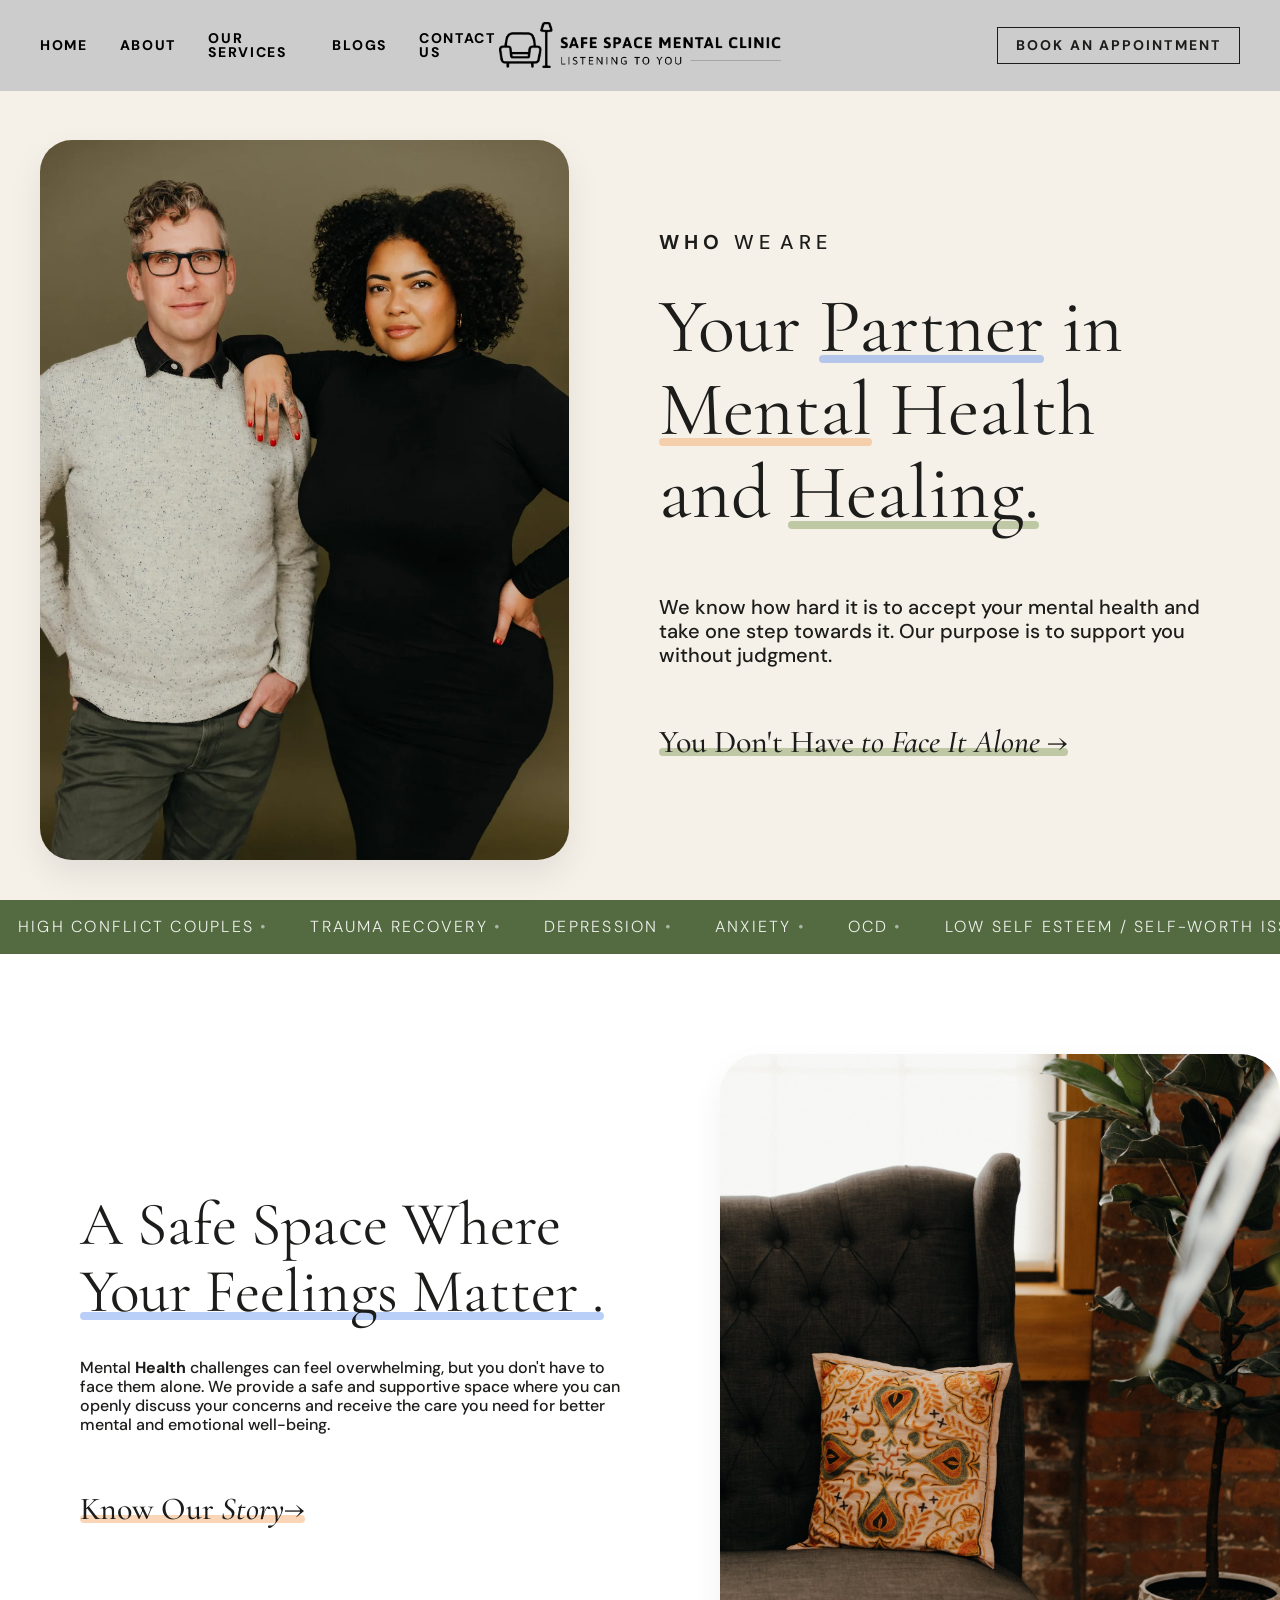
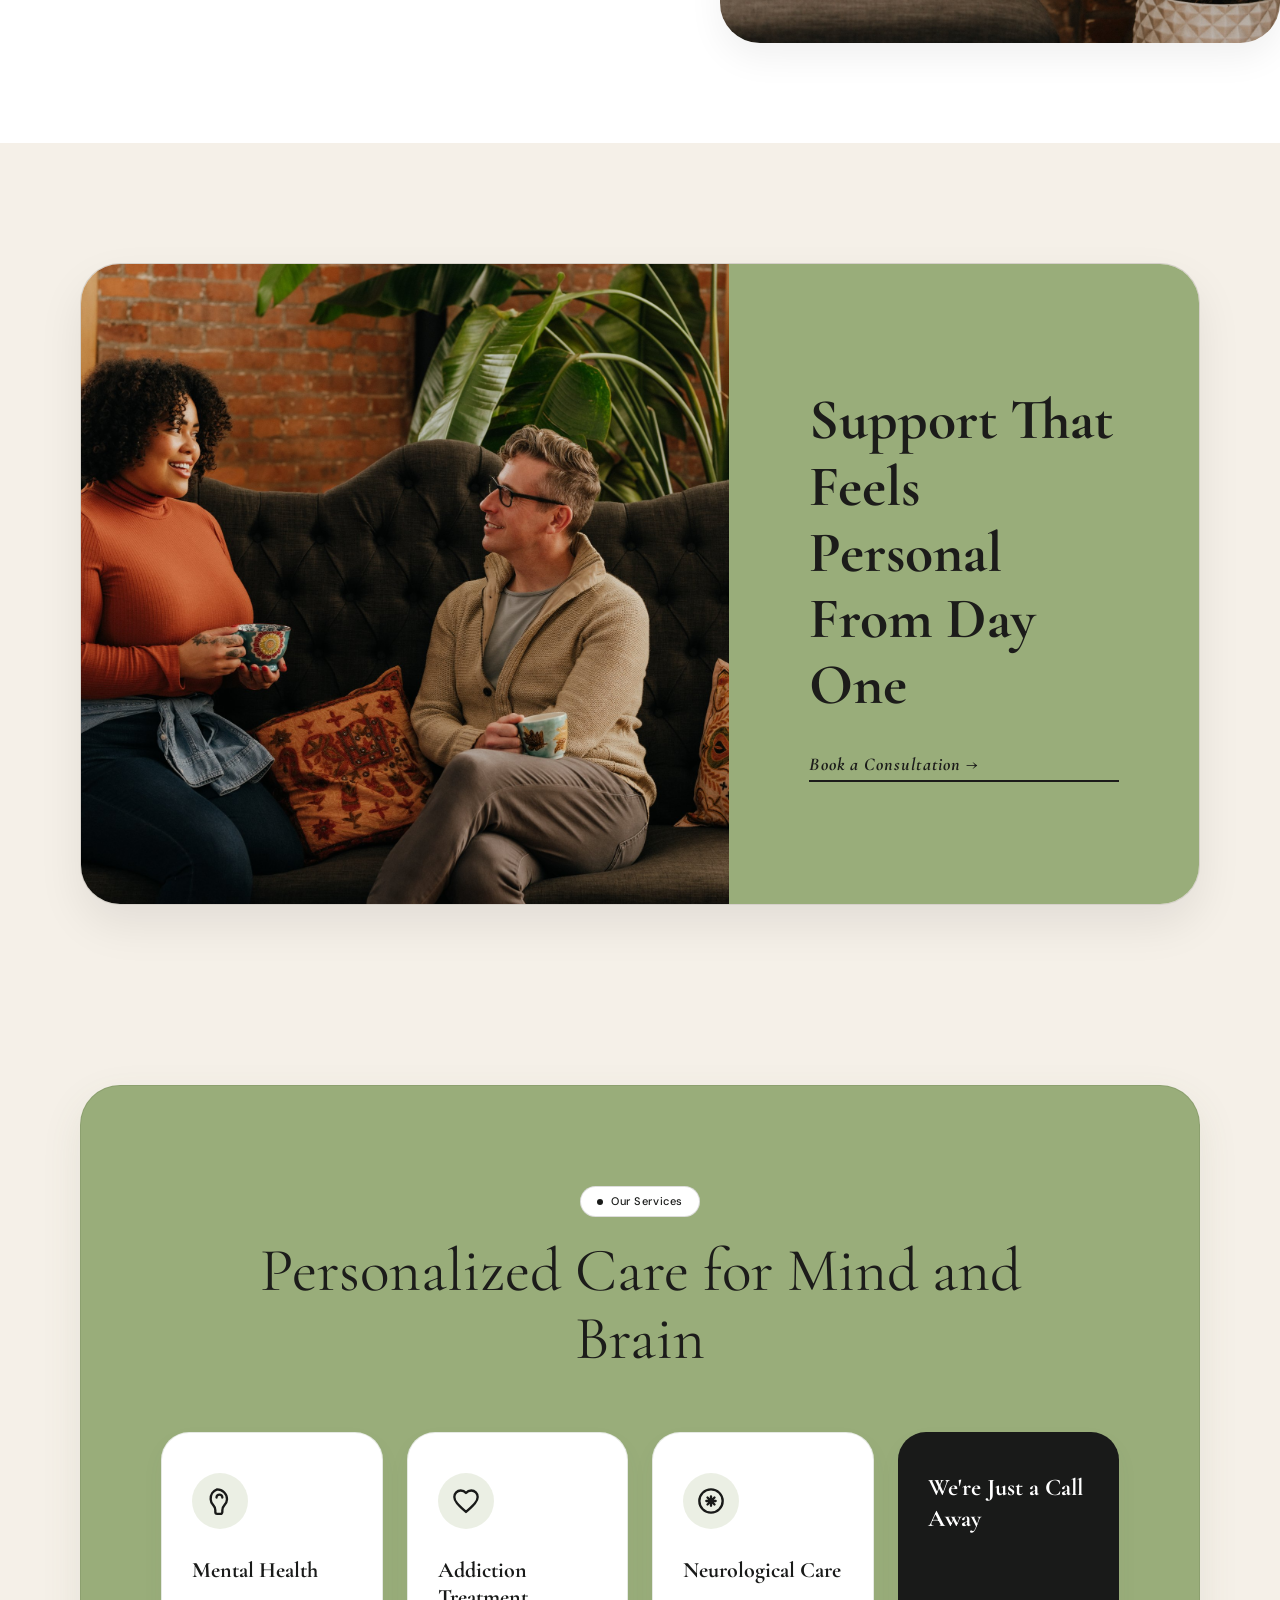
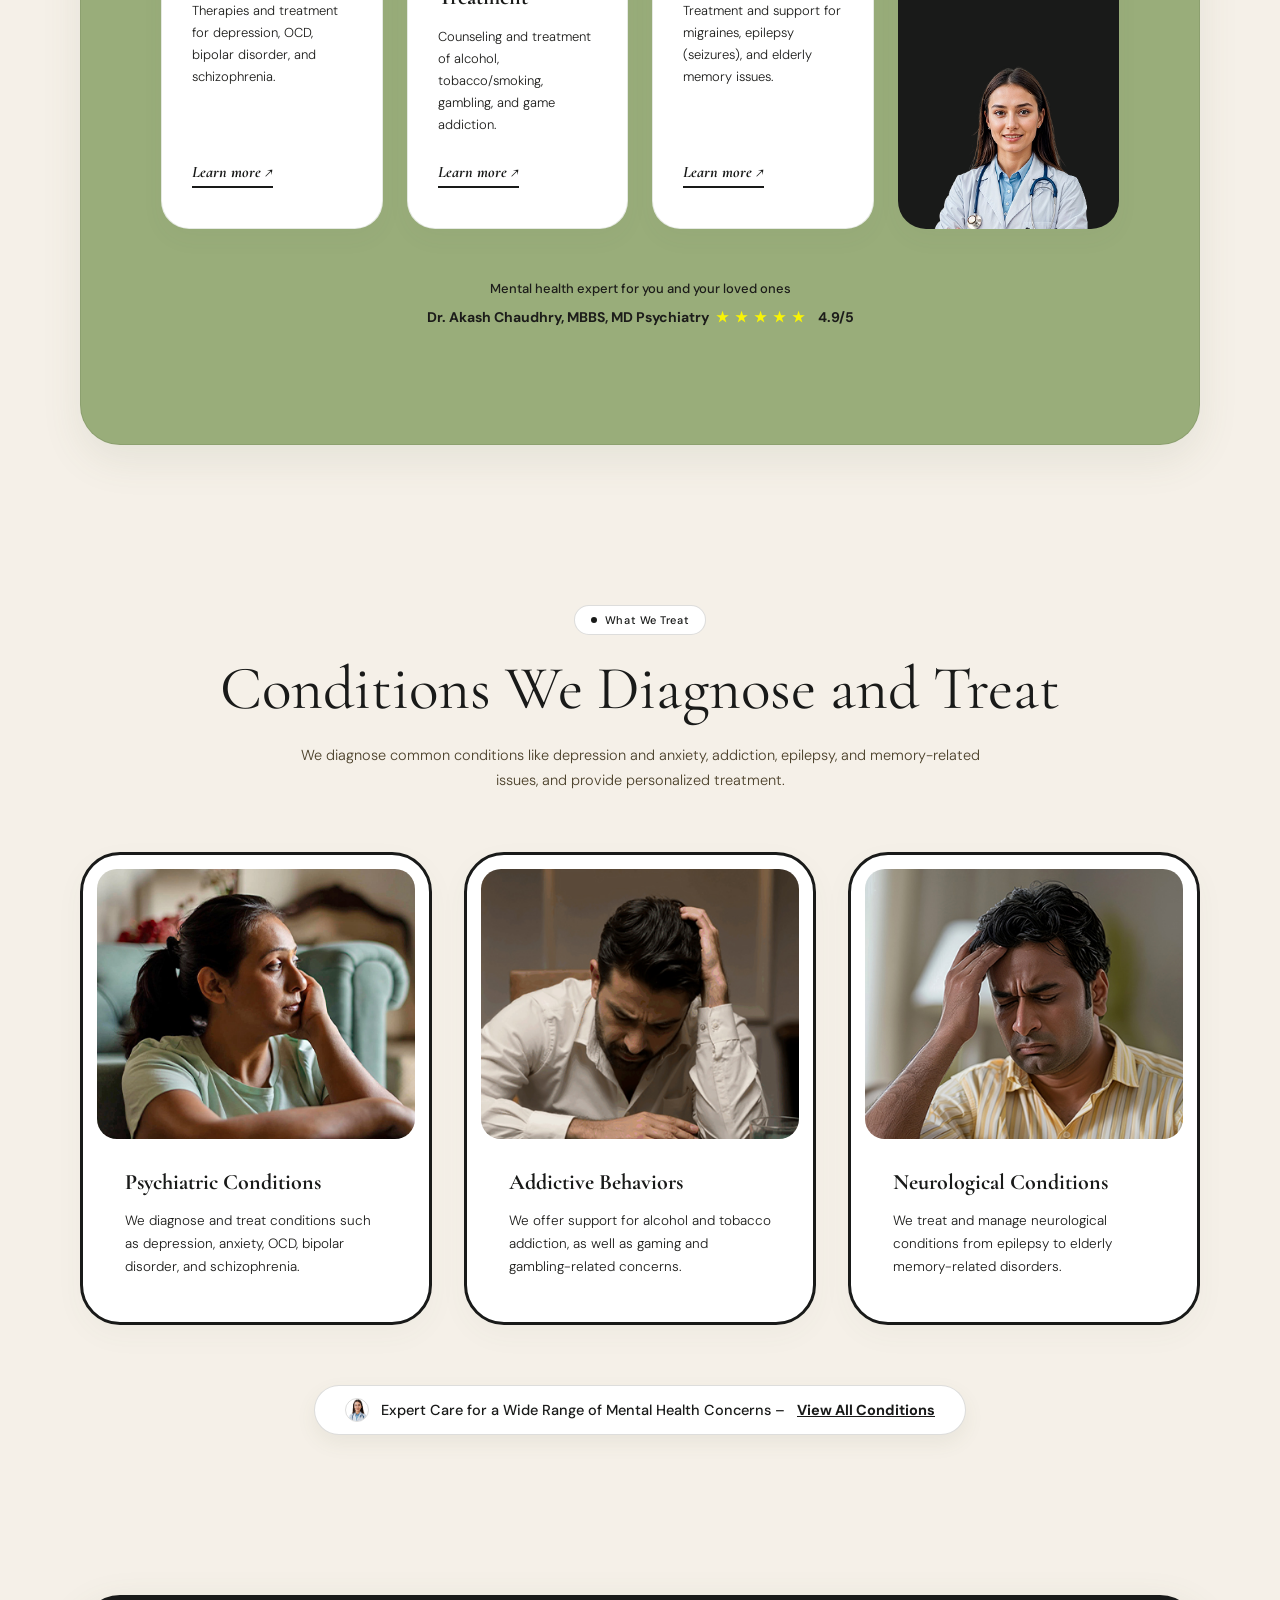
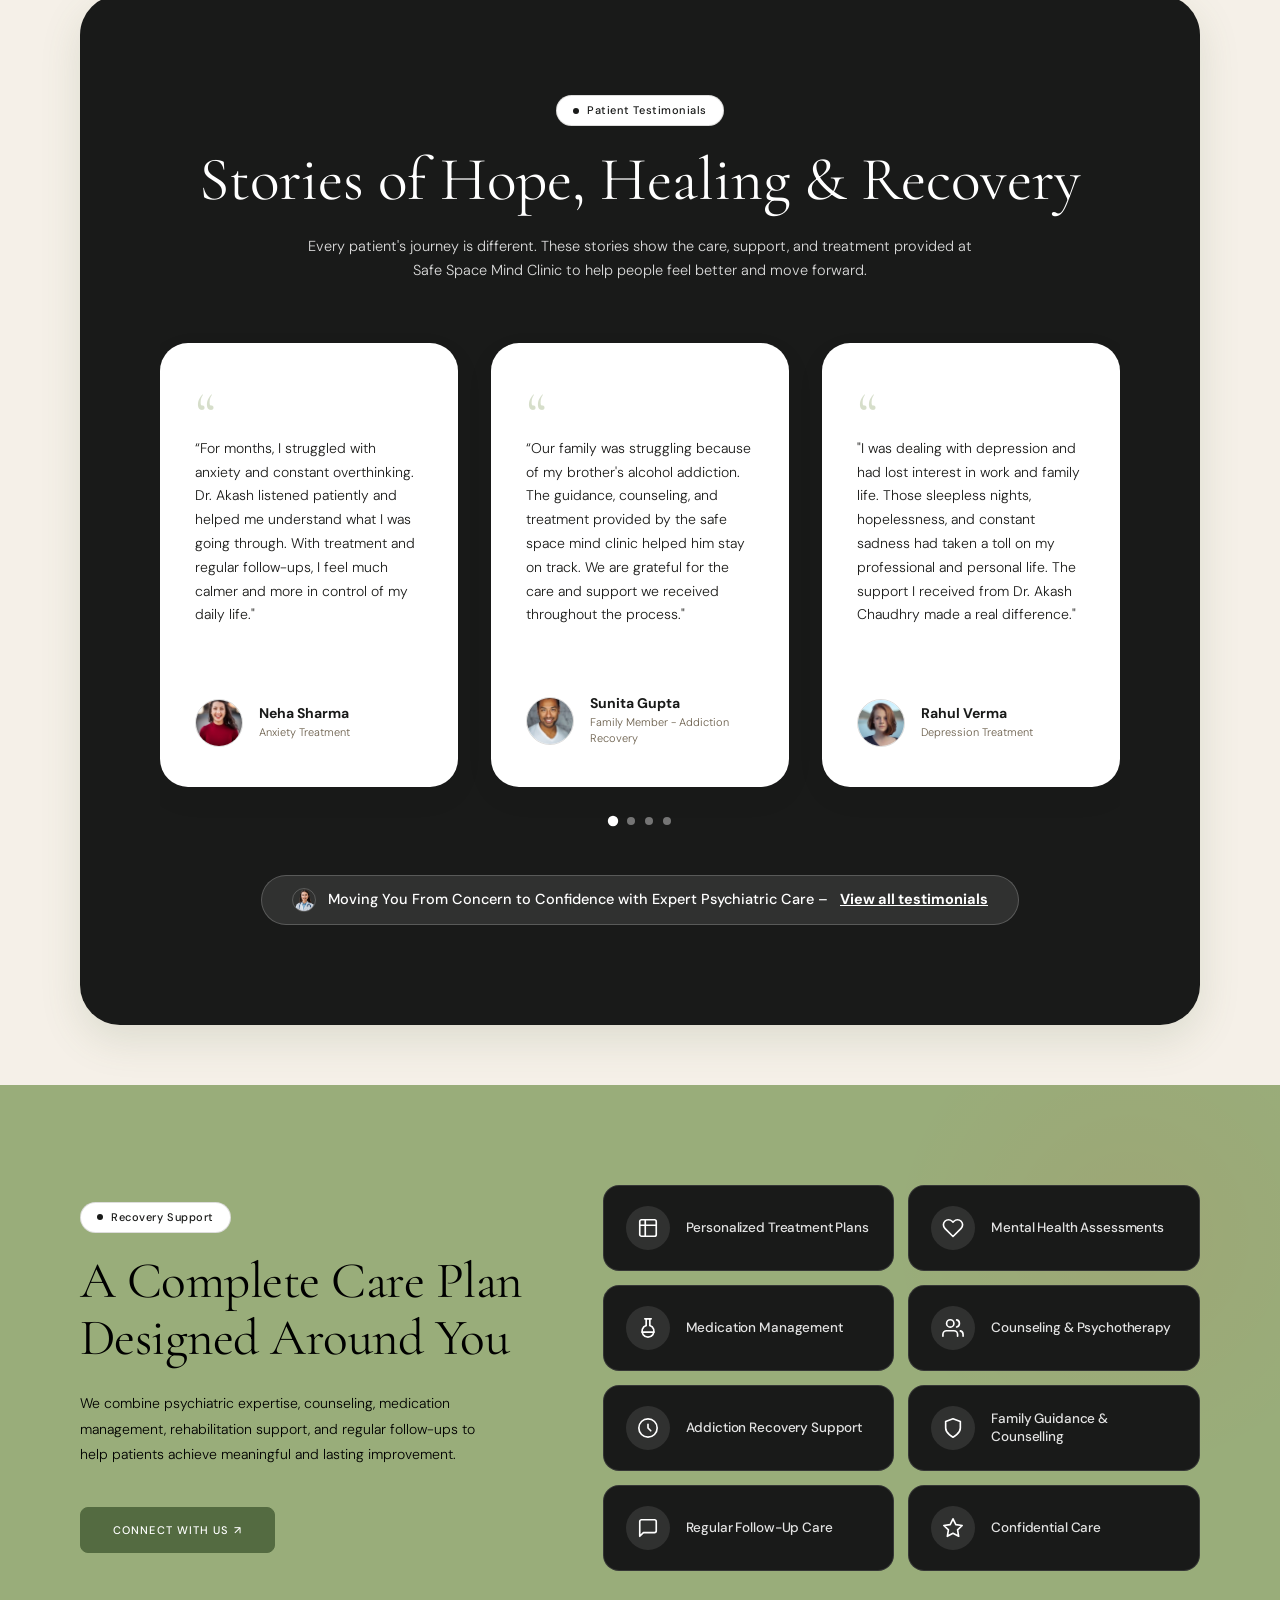
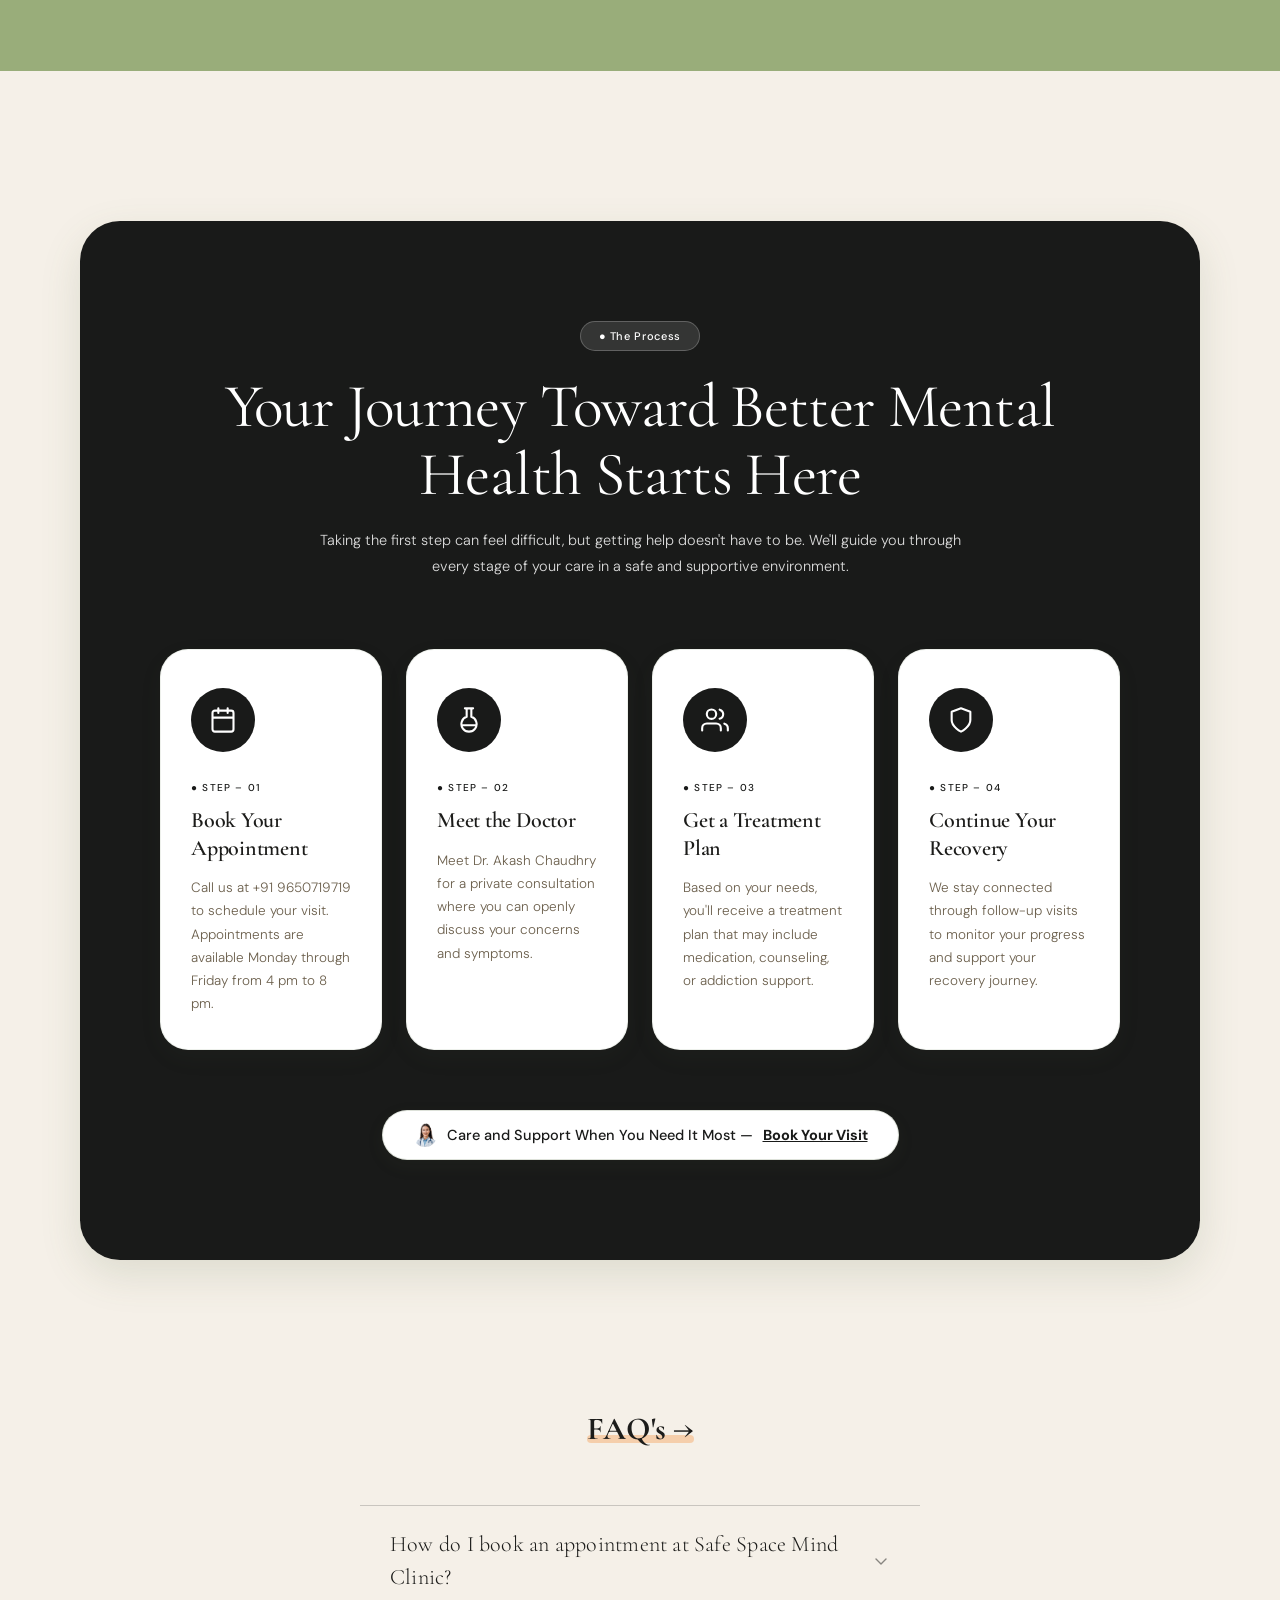
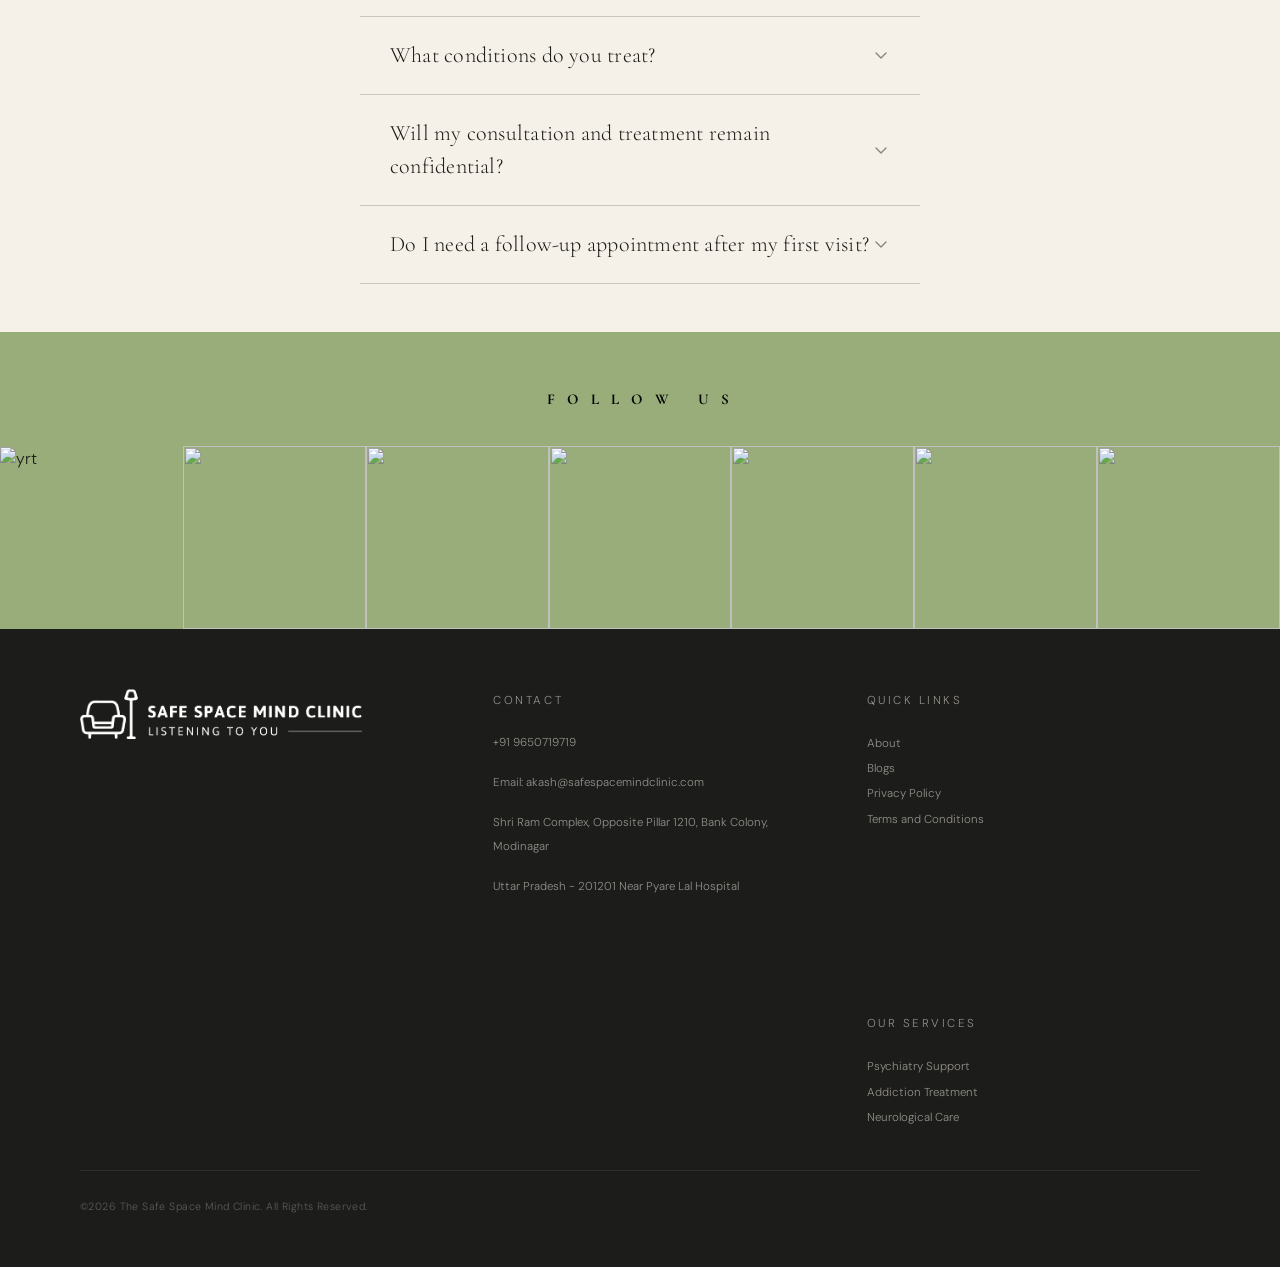
==== assets_1/index.html @ 91897a1f "Updating codebase of website" ====
<!--index.html-->

<!doctype html>
<html lang="en">

<head>
  <meta charset="UTF-8" />
  <meta name="viewport" content="width=device-width,initial-scale=1" />
  <title>The Practice — Therapy NYC</title>
  <link href="https://cdn.jsdelivr.net/npm/bootstrap@5.3.3/dist/css/bootstrap.min.css" rel="stylesheet" />
  <link
    href="https://fonts.googleapis.com/css2?family=Cormorant+Garamond:ital,wght@0,300;0,400;0,500;0,600;1,300;1,400;1,500;1,600&family=DM+Sans:wght@300;400;500&display=swap"
    rel="stylesheet" />
  <link rel="stylesheet" href="assets/css/style.css" />
</head>

<body>

  <!--NAVBAR-->
  <nav id="navbar">
    <div class="nav-inner">
      <div class="nav-left">
        <a href="#about" class="nav-link">Home</a>
        <a href="AboutUs.html" class="nav-link">About</a>
        <a href="services.html" class="nav-link">Our Services</a>
        <a href="blog.html" class="nav-link">Blogs</a>
        <a href="ContactUs.html" class="nav-link">Contact Us</a>
      </div>
      <a href="#" class="nav-logo" aria-label="The Practice home">
        <img src="assets/images/logo.webp" alt="The Practice" class="nav-logo-img" />
      </a>
      <div class="nav-right">
        <a href="ContactUs.html" class="btn-nav">Book an Appointment</a>
        <button class="hamburger" id="hamburger" aria-label="Toggle menu">
          <span></span>
          <span></span>
          <span></span>
        </button>
      </div>
    </div>
  </nav>

  <!-- MOBILE MENU OVERLAY -->
  <div class="mobile-menu-overlay" id="mobileMenu">
    <div class="mobile-menu-panel">
      <button class="mobile-menu-close" id="mobileMenuClose" aria-label="Close menu">
        <svg viewBox="0 0 24 24" width="24" height="24" fill="none" stroke="currentColor" stroke-width="1.5"
          stroke-linecap="round" stroke-linejoin="round">
          <line x1="18" y1="6" x2="6" y2="18" />
          <line x1="6" y1="6" x2="18" y2="18" />
        </svg>
      </button>
      <div class="mobile-menu-links">
        <a href="#about" class="mobile-nav-link">Home</a>
        <a href="AboutUs.html" class="mobile-nav-link">About Us</a>
        <a href="services.html" class="mobile-nav-link">Our Services</a>
        <a href="blog.html" class="mobile-nav-link">Blogs</a>
        <a href="ContactUs.html" class="mobile-nav-link">Contact Us</a>
      </div>
      <div class="mobile-menu-footer">
        <a href="ContactUs.html" class="mobile-nav-cta">Book an Appointment</a>
      </div>
    </div>
  </div>

  <!-- HERO — split -->
  <section id="hero">
    <div class="hero-photo-container reveal-left">
      <div class="hero-photo"></div>
    </div>
    <div class="hero-text">
      <h5><strong>W H O </strong> &nbsp; W E &nbsp;A R E</h5>
      <br />
      <h1 class="hero-h1 reveal reveal-d1">
        Your <span class="underline-blue">Partner</span> in<br />
        <span class="underline-yellow">Mental</span> Health and
        <span class="underline-green">Healing.</span>
      </h1>
      <h2 class="hero-sub reveal reveal-d2">
        <h5> We know how hard it is to accept your mental
          health and take one step towards it. Our purpose
          is to support you without judgment. </h5>
      </h2>
      <br>
      <br>
      <h2 class="about-h3 reveal"><span class="underline-green">You Don't Have <em>to Face It Alone →</em></h2>
      </h2>
      </h2>
    </div>
  </section>

  <!-- TICKER -->
  <div class="ticker-wrap">
    <div class="ticker-track" id="tickerTrack"></div>
  </div>

  <!-- ABOUT -->
  <section id="about">
    <div class="about-text">
      <p class="eyebrow reveal"></p>
      <h2 class="about-h2 reveal reveal-d1">
        A Safe Space Where<br /><span class="about-underline">Your Feelings Matter .</span>
      </h2>
      <h2 class="hero-sub reveal reveal-d2">
        <h6> Mental <strong>Health</strong> challenges can feel overwhelming,
          but you don't have to face them alone. We provide a safe and supportive
          space where you can openly discuss your concerns and receive the care
          you need for better mental and emotional well-being.</h6>
        <br>
        <br>
      </h2>
      <h2 class="about-h3 reveal"><span class="underline-yellow">Know Our <em>Story→</em></h2>
    </div>
    <div class="about-img-box reveal-right"></div>
  </section>

  <!-- THERAPISTS — split photo + green card -->
  <section id="therapists">
    <div class="therapists-container">
      <div class="therapists-photo-box reveal-left">
        <div class="therapists-photo"></div>
      </div>
      <div class="therapists-card reveal-right">
        <h2 class="therapists-h2">
          Support That Feels Personal From Day One
        </h2>
        <a href="#" class="link-arrow">Book a Consultation →</a>
      </div>
    </div>
  </section>


  <!-- REFERENCE 1: OUR SERVICES -->
  <section id="our-services" class="reveal">
    <div class="services-container">
      <div class="services-header text-center">
        <span class="services-badge">Our Services</span>
        <h2 class="services-title">
          Personalized Care for Mind and Brain
        </h2>
      </div>

      <div class="services-grid">
        <!-- Card 1: Mental Health -->
        <div class="services-card white-card reveal reveal-d1">
          <div class="card-icon-circle">
            <svg viewBox="0 0 24 24" width="28" height="28" fill="none" stroke="currentColor" stroke-width="2"
              stroke-linecap="round" stroke-linejoin="round">
              <path
                d="M9.5 2A8.5 8.5 0 0 1 18 10.5c0 2.5-1.5 4.5-2.5 5.5s-1.5 2.5-1.5 4v1.5a1.5 1.5 0 0 1-1.5 1.5h-3A1.5 1.5 0 0 1 8 21.5V20c0-1.5-.5-3-1.5-4S4 13 4 10.5A8.5 8.5 0 0 1 9.5 2z" />
              <path d="M9 9a2.5 2.5 0 1 1 5 0" />
            </svg>
          </div>
          <h3>Mental Health</h3>
          <p>
            Therapies and treatment for depression, OCD,
            bipolar disorder, and schizophrenia.
          </p>
          <a href="#" class="card-link">Learn more ↗</a>
        </div>
        <!-- Card 2: Addiction Treatment -->
        <div class="services-card white-card reveal reveal-d2">
          <div class="card-icon-circle">
            <svg viewBox="0 0 24 24" width="28" height="28" fill="none" stroke="currentColor" stroke-width="2"
              stroke-linecap="round" stroke-linejoin="round">
              <path
                d="M12 21.35l-1.45-1.32C5.4 15.36 2 12.28 2 8.5 2 5.42 4.42 3 7.5 3c1.74 0 3.41.81 4.5 2.09C13.09 3.81 14.76 3 16.5 3 19.58 3 22 5.42 22 8.5c0 3.78-3.4 6.86-8.55 11.54L12 21.35z" />
            </svg>
          </div>
          <h3>Addiction Treatment</h3>
          <p>
            Counseling and treatment of alcohol, tobacco/smoking,
            gambling, and game addiction.
          </p>
          <a href="#" class="card-link">Learn more ↗</a>
        </div>
        <!-- Card 3: Neurological Care -->
        <div class="services-card white-card reveal reveal-d3">
          <div class="card-icon-circle">
            <svg viewBox="0 0 24 24" width="28" height="28" fill="none" stroke="currentColor" stroke-width="2"
              stroke-linecap="round" stroke-linejoin="round">
              <circle cx="12" cy="12" r="10" />
              <path d="M12 8v8M8 12h8M9 9l6 6M9 15l6-6" />
            </svg>
          </div>
          <h3>Neurological Care</h3>
          <p>
            Treatment and support for migraines, epilepsy
            (seizures), and elderly memory issues.
          </p>
          <a href="#" class="card-link">Learn more ↗</a>
        </div>
        <!-- Card 4: Solid Background Doctor Card -->
        <div class="services-card doctor-card reveal reveal-d3">
          <h3>We're Just a Call Away</h3>
          <div class="doctor-image-container">
            <img src="assets/images/doctor.png" alt="Doctor" class="doctor-img" />
          </div>
        </div>
      </div>
      <div class="services-footer text-center reveal">
        <p class="services-footer-text-1">
          Mental health expert for you and your loved ones
        </p>
        <p class="services-footer-text-2">
          Dr. Akash Chaudhry, MBBS, MD Psychiatry
          <span class="stars">★★★★★</span> 4.9/5
        </p>
      </div>
    </div>
  </section>

  <!--  COMMON CONDITIONS -->
  <section id="conditions-treated" class="reveal">
    <div class="conditions-container">
      <div class="conditions-header text-center">
        <span class="conditions-badge">What We Treat</span>
        <h2 class="conditions-title">
          Conditions We Diagnose and Treat
        </h2>
        <p class="conditions-subtitle">
          We diagnose common conditions like depression and
          anxiety, addiction, epilepsy, and memory-related issues,
          and provide personalized treatment.
        </p>
      </div>

      <div class="conditions-grid">
        <!-- Condition Card 1: Depression & Anxiety -->
        <div class="condition-card reveal reveal-d1">
          <div class="condition-img-container">
            <img src="assets/images/female1.jpg" alt="Depression & Anxiety" />
          </div>
          <div class="condition-content">
            <h3>Psychiatric Conditions</h3>
            <p>
              We diagnose and treat conditions such as
              depression, anxiety, OCD, bipolar disorder, and schizophrenia.
            </p>
          </div>
        </div>

        <!-- Condition Card 2: Alcohol & Substance Addiction -->
        <div class="condition-card reveal reveal-d2">
          <div class="condition-img-container">
            <img src="assets/images/male1.jpg" alt="Alcohol & Substance Addiction" />
          </div>
          <div class="condition-content">
            <h3>Addictive Behaviors</h3>
            <p>
              We offer support for alcohol and tobacco addiction,
              as well as gaming and gambling-related concerns.
            </p>
          </div>
        </div>

        <!-- Condition Card 3: Epilepsy & Memory Issues -->
        <div class="condition-card reveal reveal-d3">
          <div class="condition-img-container">
            <img src="assets/images/male2.jpg" alt="Epilepsy & Memory Issues" />
          </div>
          <div class="condition-content">
            <h3>Neurological Conditions</h3>
            <p>
              We treat and manage neurological conditions from epilepsy
              to elderly memory-related disorders.
            </p>
          </div>
        </div>
      </div>

      <div class="conditions-footer text-center reveal">
        <div class="conditions-footer-text">
          <img src="assets/images/doctor.png" alt="Doctor Icon" style="
                width: 24px;
                height: 24px;
                border-radius: 50%;
                object-fit: cover;
                border: 1px solid var(--border);
                vertical-align: middle;
              " />
          Expert Care for a Wide Range of Mental Health Concerns
          – <a href="#">View All Conditions</a>
        </div>
      </div>
    </div>
  </section>


  <!--PATIENT TESTIMONIALS SLIDER -->
  <section id="patient-testimonials" class="reveal">
    <div class="testimonials-container">
      <div class="testimonials-header text-center">
        <span class="testimonials-badge">Patient Testimonials</span>
        <h2 class="testimonials-title">Stories of Hope, Healing & Recovery</h2>
        <p class="testimonials-subtitle">
          Every patient's journey is different. These stories show the care, support,
          and treatment provided at Safe Space Mind Clinic to help people feel better
          and move forward.
        </p>
      </div>

      <!-- Slider wrapper -->
      <div class="slider-wrapper">
        <div class="testimonials-track" id="testimonialsTrack">

          <!-- Slide 1 -->
          <div class="testimonial-card">
            <div>
              <div class="quote-icon">“</div>
              <p class="quote-text">
                “For months, I struggled with anxiety and constant overthinking.
                Dr. Akash listened patiently and helped me understand what I was
                going through. With treatment and regular follow-ups, I feel much
                calmer and more in control of my daily life."
              </p>
            </div>
            <div class="testimonial-user">
              <img src="assets/images/patient1.jpg" alt="Neha Sharma" class="user-avatar" />
              <div class="user-info">
                <h4 class="user-name">Neha Sharma</h4>
                <p class="user-desc">Anxiety Treatment</p>
              </div>
            </div>
          </div>

          <!-- Slide 2 -->
          <div class="testimonial-card">
            <div>
              <div class="quote-icon">“</div>
              <p class="quote-text">
                “Our family was struggling because of my brother's alcohol addiction.
                The guidance, counseling, and treatment provided by the safe space mind
                clinic helped him stay on track. We are grateful for the care and support
                we received throughout the process."
              </p>
            </div>
            <div class="testimonial-user">
              <img src="assets/images/patient2.jpg" alt="Sunita Gupta" class="user-avatar" />
              <div class="user-info">
                <h4 class="user-name">Sunita Gupta</h4>
                <p class="user-desc">Family Member - Addiction Recovery</p>
              </div>
            </div>
          </div>

          <!-- Slide 3 -->
          <div class="testimonial-card">
            <div>
              <div class="quote-icon">“</div>
              <p class="quote-text">
                "I was dealing with depression and had lost interest in work and
                family life. Those sleepless nights, hopelessness, and constant sadness
                had taken a toll on my professional and personal life. The support I
                received from Dr. Akash Chaudhry made a real difference."
              </p>
            </div>
            <div class="testimonial-user">
              <img src="assets/images/patient3.jpg" alt="Rahul Verma" class="user-avatar" />
              <div class="user-info">
                <h4 class="user-name">Rahul Verma</h4>
                <p class="user-desc">Depression Treatment</p>
              </div>
            </div>
          </div>

          <!-- Slide 4 -->
          <div class="testimonial-card">
            <div>
              <div class="quote-icon">“</div>
              <p class="quote-text">
                “I was experiencing frequent seizures that were affecting my
                work and daily routine. Dr. Akash took the time to explain my
                condition clearly and recommended a treatment plan that worked for
                me. My seizures are now well-managed, and I feel much more confident
                about my health.”
              </p>
            </div>
            <div class="testimonial-user">
              <img src="assets/images/patient4.jpg" alt="Amit Singh" class="user-avatar" />
              <div class="user-info">
                <h4 class="user-name">Amit Singh</h4>
                <p class="user-desc">Epilepsy Patient</p>
              </div>
            </div>
          </div>
        </div>

        <!-- Dot Navigation indicators -->
        <div class="slider-dots" id="sliderDots">
          <span class="slider-dot active" data-index="0"></span>
          <span class="slider-dot" data-index="1"></span>
          <span class="slider-dot" data-index="2"></span>
          <span class="slider-dot" data-index="3"></span>
        </div>
      </div>

      <div class="testimonials-footer text-center">
        <div class="testimonials-footer-text">
          <img src="assets/images/doctor.png" alt="Doctor" style="
                width: 24px;
                height: 24px;
                border-radius: 50%;
                object-fit: cover;
                border: 1px solid rgba(255, 255, 255, 0.2);
                vertical-align: middle;
              " />
          Moving You From Concern to Confidence with Expert Psychiatric Care
          – <a href="#">View all testimonials </a>
        </div>
      </div>
    </div>
  </section>

  <!-- ══════════════════════════════════════════════════════════════════ -->
  <!-- REFERENCE 1: Recovery Support — section  -->
  <!-- ══════════════════════════════════════════════════════════════════ -->
  <section id="our-approach">
    <div class="approach-layout">
      <!-- LEFT: heading + text + CTA -->
      <div class="approach-left reveal-left">
        <span class="services-badge">Recovery Support</span>
        <h2 class="approach-main-title">
          A Complete Care Plan Designed Around You
        </h2>
        <p class="approach-desc">
          We combine psychiatric expertise, counseling, medication management,
          rehabilitation support, and regular follow-ups to help patients achieve
          meaningful and lasting improvement.
        </p>
        <a href="ContactUs.html" class="approach-cta-btn">Connect With Us ↗</a>
      </div>

      <!-- RIGHT: 2×4 service cards grid -->
      <div class="approach-cards-grid reveal">
        <div class="approach-card reveal reveal-d1">
          <div class="approach-card-icon">
            <svg viewBox="0 0 24 24" width="22" height="22" fill="none" stroke="currentColor" stroke-width="1.8"
              stroke-linecap="round" stroke-linejoin="round">
              <path
                d="M9 3H5a2 2 0 0 0-2 2v4m6-6h10a2 2 0 0 1 2 2v4M9 3v18m0 0h10a2 2 0 0 0 2-2V9M9 21H5a2 2 0 0 1-2-2V9m0 0h18" />
            </svg>
          </div>
          <span>Personalized Treatment Plans </span>
        </div>
        <div class="approach-card reveal reveal-d1">
          <div class="approach-card-icon">
            <svg viewBox="0 0 24 24" width="22" height="22" fill="none" stroke="currentColor" stroke-width="1.8"
              stroke-linecap="round" stroke-linejoin="round">
              <path
                d="M20.84 4.61a5.5 5.5 0 0 0-7.78 0L12 5.67l-1.06-1.06a5.5 5.5 0 0 0-7.78 7.78l1.06 1.06L12 21.23l7.78-7.78 1.06-1.06a5.5 5.5 0 0 0 0-7.78z" />
            </svg>
          </div>
          <span>Mental Health Assessments</span>
        </div>
        <div class="approach-card reveal reveal-d2">
          <div class="approach-card-icon">
            <svg viewBox="0 0 24 24" width="22" height="22" fill="none" stroke="currentColor" stroke-width="1.8"
              stroke-linecap="round" stroke-linejoin="round">
              <path d="M10 2v7.31" />
              <path d="M14 9.3V1.99" />
              <path d="M8.5 2h7" />
              <path d="M14 9.3a6.5 6.5 0 1 1-4 0" />
              <path d="M5.58 16.5h12.85" />
            </svg>
          </div>
          <span>Medication Management</span>
        </div>
        <div class="approach-card reveal reveal-d2">
          <div class="approach-card-icon">
            <svg viewBox="0 0 24 24" width="22" height="22" fill="none" stroke="currentColor" stroke-width="1.8"
              stroke-linecap="round" stroke-linejoin="round">
              <path d="M17 21v-2a4 4 0 0 0-4-4H5a4 4 0 0 0-4 4v2" />
              <circle cx="9" cy="7" r="4" />
              <path d="M23 21v-2a4 4 0 0 0-3-3.87" />
              <path d="M16 3.13a4 4 0 0 1 0 7.75" />
            </svg>
          </div>
          <span>Counseling & Psychotherapy</span>
        </div>
        <div class="approach-card reveal reveal-d3">
          <div class="approach-card-icon">
            <svg viewBox="0 0 24 24" width="22" height="22" fill="none" stroke="currentColor" stroke-width="1.8"
              stroke-linecap="round" stroke-linejoin="round">
              <circle cx="12" cy="12" r="10" />
              <path d="M12 8v4l3 3" />
            </svg>
          </div>
          <span>Addiction Recovery Support</span>
        </div>
        <div class="approach-card reveal reveal-d3">
          <div class="approach-card-icon">
            <svg viewBox="0 0 24 24" width="22" height="22" fill="none" stroke="currentColor" stroke-width="1.8"
              stroke-linecap="round" stroke-linejoin="round">
              <path d="M12 22s8-4 8-10V5l-8-3-8 3v7c0 6 8 10 8 10z" />
            </svg>
          </div>
          <span>Family Guidance & Counselling</span>
        </div>
        <div class="approach-card reveal reveal-d3">
          <div class="approach-card-icon">
            <svg viewBox="0 0 24 24" width="22" height="22" fill="none" stroke="currentColor" stroke-width="1.8"
              stroke-linecap="round" stroke-linejoin="round">
              <path d="M21 15a2 2 0 0 1-2 2H7l-4 4V5a2 2 0 0 1 2-2h14a2 2 0 0 1 2 2z" />
            </svg>
          </div>
          <span>Regular Follow-Up Care</span>
        </div>
        <div class="approach-card reveal reveal-d3">
          <div class="approach-card-icon">
            <svg viewBox="0 0 24 24" width="22" height="22" fill="none" stroke="currentColor" stroke-width="1.8"
              stroke-linecap="round" stroke-linejoin="round">
              <polygon
                points="12 2 15.09 8.26 22 9.27 17 14.14 18.18 21.02 12 17.77 5.82 21.02 7 14.14 2 9.27 8.91 8.26 12 2" />
            </svg>
          </div>
          <span>Confidential Care</span>
        </div>
      </div>
    </div>
  </section>

  <!-- ══════════════════════════════════════════════════════════════════ -->
  <!-- REFERENCE 2: The Process — 4-step process section  -->
  <!-- ══════════════════════════════════════════════════════════════════ -->
  <section id="how-it-works">
    <div class="hiw-container">
      <div class="hiw-header text-center reveal">
        <span class="hiw-pill">● The Process</span>
        <h2 class="hiw-title">Your Journey Toward Better Mental Health Starts Here</h2>
        <p class="hiw-subtitle">Taking the first step can feel difficult, but getting help doesn't have to be. We'll
          guide you through every stage of your care in a safe and supportive environment.</p>
      </div>

      <div class="hiw-steps reveal reveal-d1">
        <div class="hiw-step">
          <div class="hiw-step-icon-wrap">
            <div class="hiw-step-icon">
              <svg viewBox="0 0 24 24" width="28" height="28" fill="none" stroke="currentColor" stroke-width="1.8"
                stroke-linecap="round" stroke-linejoin="round">
                <path
                  d="M8 2v4M16 2v4M3 10h18M5 4h14a2 2 0 0 1 2 2v14a2 2 0 0 1-2 2H5a2 2 0 0 1-2-2V6a2 2 0 0 1 2-2z" />
              </svg>
            </div>
          </div>
          <div class="hiw-step-body">
            <p class="hiw-step-label">● STEP – 01</p>
            <h3 class="hiw-step-title">Book Your Appointment</h3>
            <p class="hiw-step-desc">Call us at +91 9650719719 to schedule your visit. Appointments are available Monday
              through Friday from 4 pm to 8 pm.</p>
          </div>
        </div>

        <div class="hiw-step">
          <div class="hiw-step-icon-wrap">
            <div class="hiw-step-icon">
              <svg viewBox="0 0 24 24" width="28" height="28" fill="none" stroke="currentColor" stroke-width="1.8"
                stroke-linecap="round" stroke-linejoin="round">
                <path d="M10 2v7.31M14 9.3V1.99M8.5 2h7M14 9.3a6.5 6.5 0 1 1-4 0M5.58 16.5h12.85" />
              </svg>
            </div>
          </div>
          <div class="hiw-step-body">
            <p class="hiw-step-label">● STEP – 02</p>
            <h3 class="hiw-step-title">Meet the Doctor</h3>
            <p class="hiw-step-desc">Meet Dr. Akash Chaudhry for a private consultation where you can openly discuss
              your concerns and symptoms.</p>
          </div>
        </div>

        <div class="hiw-step">
          <div class="hiw-step-icon-wrap">
            <div class="hiw-step-icon">
              <svg viewBox="0 0 24 24" width="28" height="28" fill="none" stroke="currentColor" stroke-width="1.8"
                stroke-linecap="round" stroke-linejoin="round">
                <path d="M17 21v-2a4 4 0 0 0-4-4H5a4 4 0 0 0-4 4v2" />
                <circle cx="9" cy="7" r="4" />
                <path d="M23 21v-2a4 4 0 0 0-3-3.87M16 3.13a4 4 0 0 1 0 7.75" />
              </svg>
            </div>
          </div>
          <div class="hiw-step-body">
            <p class="hiw-step-label">● STEP – 03</p>
            <h3 class="hiw-step-title">Get a Treatment Plan</h3>
            <p class="hiw-step-desc">Based on your needs, you'll receive a treatment plan that may include medication,
              counseling, or addiction support.</p>
          </div>
        </div>

        <div class="hiw-step">
          <div class="hiw-step-icon-wrap">
            <div class="hiw-step-icon">
              <svg viewBox="0 0 24 24" width="28" height="28" fill="none" stroke="currentColor" stroke-width="1.8"
                stroke-linecap="round" stroke-linejoin="round">
                <path d="M12 22s8-4 8-10V5l-8-3-8 3v7c0 6 8 10 8 10z" />
              </svg>
            </div>
          </div>
          <div class="hiw-step-body">
            <p class="hiw-step-label">● STEP – 04</p>
            <h3 class="hiw-step-title">Continue Your Recovery</h3>
            <p class="hiw-step-desc">We stay connected through follow-up visits to monitor your progress and support
              your recovery journey.</p>
          </div>
        </div>
      </div>

      <div class="hiw-footer text-center reveal">
        <div class="hiw-footer-text">
          <img src="assets/images/doctor.png" alt="Doctor"
            style="width:24px;height:24px;border-radius:50%;object-fit:cover;vertical-align:middle;" />
          Care and Support When You Need It Most — <a href="#contact">Book Your Visit </a>
        </div>
      </div>
    </div>
  </section>

  <!-- ══════════════════════════════════════════════════════════════════ -->
  <!-- REFERENCE 3 & 4: FAQs — shapes + accordion  -->
  <!-- ══════════════════════════════════════════════════════════════════ -->
  <div class="shapes-see-more mt-4 reveal reveal-d2">
    <h2><span class="underline-yellow"><strong style="font-family: Cormorant Garamond;">FAQ's →</strong></span></h2>
    <br>
    <br>
  </div>
  </div>

  <!-- Services accordion -->
  <div class="services-accordion reveal reveal-d1">
    <div class="svc-item" data-svc>
      <div class="svc-header">
        <span class="svc-title">How do I book an appointment at Safe Space Mind Clinic?</span>
        <svg class="svc-chevron" viewBox="0 0 18 18" fill="none">
          <path d="M4 7l5 5 5-5" stroke="currentColor" stroke-width="1.4" stroke-linecap="round"
            stroke-linejoin="round" />
        </svg>
      </div>
      <div class="svc-body">
        <div class="svc-body-inner">
          <h6>You can schedule an appointment by calling +91 9650719719. Our team will help you choose a suitable
            consultation date and time.</h6>
        </div>
      </div>
    </div>
    <div class="svc-item" data-svc>
      <div class="svc-header">
        <span class="svc-title">What conditions do you treat?</span>
        <svg class="svc-chevron" viewBox="0 0 18 18" fill="none">
          <path d="M4 7l5 5 5-5" stroke="currentColor" stroke-width="1.4" stroke-linecap="round"
            stroke-linejoin="round" />
        </svg>
      </div>
      <div class="svc-body">
        <div class="svc-body-inner">
          <h6>We provide care for depression, anxiety, OCD, bipolar disorder, schizophrenia, addiction-related concerns,
            epilepsy, migraines, and memory-related issues.</h6>
        </div>
      </div>
    </div>
    <div class="svc-item" data-svc>
      <div class="svc-header">
        <span class="svc-title">Will my consultation and treatment remain confidential?</span>
        <svg class="svc-chevron" viewBox="0 0 18 18" fill="none">
          <path d="M4 7l5 5 5-5" stroke="currentColor" stroke-width="1.4" stroke-linecap="round"
            stroke-linejoin="round" />
        </svg>
      </div>
      <div class="svc-body">
        <div class="svc-body-inner">
          <h6>Yes. All consultations, medical records, and discussions are handled with complete privacy and
            confidentiality.</h6>
        </div>
      </div>
    </div>
    <div class="svc-item" data-svc>
      <div class="svc-header">
        <span class="svc-title">Do I need a follow-up appointment after my first visit?</span>
        <svg class="svc-chevron" viewBox="0 0 18 18" fill="none">
          <path d="M4 7l5 5 5-5" stroke="currentColor" stroke-width="1.4" stroke-linecap="round"
            stroke-linejoin="round" />
        </svg>
      </div>
      <div class="svc-body">
        <div class="svc-body-inner">
          <h6>In most cases, follow-up visits are recommended to monitor progress, adjust treatment if needed, and
            support long-term recovery.</h6>
        </div>
      </div>
    </div>
  </div>
  </div>
  </section>
  <br>
  <br>
  <!-- INSTAGRAM -->
  <section id="instagram">
    <br>
    <br>

    <h2 class="ig-eyebrow reveal"><strong>F O L L O W &nbsp; U S </strong></h2>
    <div class="ig-grid reveal">
      <div class="ig-item">
        <img
          src="https://images.squarespace-cdn.com/content/v1/6557cb59c736f65423863a53/1780511869906-XCKYVE467UC6XSBHWQV3/image-asset.jpeg"
          alt="yrt" />
      </div>
      <div class="ig-item">
        <img
          src="https://images.squarespace-cdn.com/content/v1/6557cb59c736f65423863a53/1780151482474-80SOX42DP73UC8YYB8SD/image-asset.jpeg"
          alt="" />
      </div>
      <div class="ig-item">
        <img
          src="https://images.squarespace-cdn.com/content/v1/6557cb59c736f65423863a53/1779925174499-EI4WCVOFS0NZTOY64J4T/image-asset.jpeg"
          alt="" />
      </div>
      <div class="ig-item">
        <img
          src="https://images.squarespace-cdn.com/content/v1/6557cb59c736f65423863a53/1779734365742-9I11P9LFP6W5H7131IB0/image-asset.jpeg"
          alt="" />
      </div>
      <div class="ig-item">
        <img
          src="https://images.squarespace-cdn.com/content/v1/6557cb59c736f65423863a53/1779292305393-25HMJCQX5XAHIJ5CI8TN/image-asset.jpeg"
          alt="" />
      </div>
      <div class="ig-item">
        <img
          src="https://images.squarespace-cdn.com/content/v1/6557cb59c736f65423863a53/1778794119067-QXXDPX4YFMQAFQBY0DNO/image-asset.jpeg"
          alt="" />
      </div>
      <div class="ig-item">
        <img
          src="https://images.squarespace-cdn.com/content/v1/6557cb59c736f65423863a53/1780511869906-XCKYVE467UC6XSBHWQV3/image-asset.jpeg"
          alt="" />
      </div>
    </div>
  </section>

  <!-- FOOTER -->
  <footer>
    <div class="footer-grid">
      <div>

        <!--Using IN-LINE CSS here for creating logo from green to white-->
        <a href="#" class="nav-logo" aria-label="The Safe Space Mind Clinic home">
          <img src="assets/images/logo1.webp" alt="The Safe Space Mind Clinic" class="nav-logo-img"
            style="filter: brightness(0) invert(1);" />
        </a>
      </div>
      <br>
      <div class="footer-col">

        <p class="footer-col-title">Contact</p>
        <address>
          <p>+91 9650719719</p>
          <p>Email: akash@safespacemindclinic.com</p>
          <p>Shri Ram Complex, Opposite Pillar 1210,
            Bank Colony, Modinagar</p>
          <p>Uttar Pradesh - 201201
            Near Pyare Lal Hospital
          </p>
        </address>
      </div>
      <div class="footer-col" style="display: flex; gap: 180px; align-items: flex-start; flex-wrap: wrap;">
        <div>
          <p class="footer-col-title">Quick Links</p>
          <a href="AboutUs.html">About</a>
          <a href="Blogs.html">Blogs</a>
          <a href="#">Privacy Policy</a>
          <a href="#">Terms and Conditions</a>
        </div>

        <div>
          <p class="footer-col-title">Our Services</p>
          <a href="#">Psychiatry Support</a>
          <a href="#">Addiction Treatment</a>
          <a href="#">Neurological Care</a>
        </div>
      </div>
    </div>
    <div class="footer-bottom">
      <p class="footer-copy">
        ©2026 The Safe Space Mind Clinic. All Rights Reserved.
      </p>
    </div>
  </footer>

  <script src="https://cdn.jsdelivr.net/npm/bootstrap@5.3.3/dist/js/bootstrap.bundle.min.js"></script>
  <script src="assets/js/script.js"></script>
</body>

</html>
---- assets_1/assets/css/style.css ----
/* ═══════════════════════════════════════════════════════════════
   THE PRACTICE — style.css
   ═══════════════════════════════════════════════════════════════ */
:root {
  --cream: #f5f0e8;
  --cream-dark: #ede8dd;
  --sage-blue: #99ad7a;
  --sage-bg: #99ad7a;
  --sage-light: rgba(153, 173, 122, 0.12);
  --green-card: #191a19;
  --olive-ticker: #546b41;
  --dark: #1c1c1a;
  --mid: #546b41;
  --mid-text: #4a3f29;
  --text-light: #6b5f4c;
  --border: rgba(28, 28, 26, 0.15);

  /* NEW: Our Approach dark section colour */
  --crimson: #7a1a2e;
  --crimson-card: rgba(255, 255, 255, 0.08);
  --crimson-card-hover: rgba(255, 255, 255, 0.14);
  --blue: #aabfd5;
  --white: #fff;
  --gray: #cccccc;
  --black: #000;
}

* {
  box-sizing: border-box;
  margin: 0;
  padding: 0;
}
html {
  scroll-behavior: smooth;
}
body {
  background: var(--cream);
  color: var(--dark);
  font-family: "DM Sans", sans-serif;
  font-weight: 300;
  overflow-x: hidden;
}

h1, h2, h3, h4{
  font-family: "Cormorant Garamond", sans-serif;
}

/* ── NAVBAR ── */
#navbar {
  position: fixed;
  top: 0;
  left: 0;
  right: 0;
  z-index: 999;
  background: var(--gray);
  border-bottom: 1px solid transparent;
  transition: border-color 0.3s;
  padding: 0 40px;
}
#navbar.scrolled {
  border-color: var(--border);
}
.nav-inner {
  display: grid;
  grid-template-columns: 1fr auto 1fr;
  align-items: center;
  height: 90px;
}
.nav-left {
  display: flex;
  gap: 32px;
  align-items: center;
}
.nav-right {
  display: flex;
  justify-content: flex-end;
  position: relative;
  z-index: 1001;
}
.nav-link {
  font-size: 14px;
  font-weight: 800;
  letter-spacing: 0.12em;
  text-transform: uppercase;
  color: var(--black);
  text-decoration: none;
  line-height: 1;
  transition: color 0.2s;
}
.nav-link:hover {
  color: var(--dark);
}
.nav-logo {
  display: inline-flex;
  align-items: center;
  justify-content: center;
  text-decoration: none;
  flex-shrink: 0;
}
.nav-logo-img {
  display: block;
  width: clamp(150px, 22vw, 320px);
  max-width: 200%;
  height: auto;
}
.btn-nav {
  font-size: 14px;
  font-weight: bold;
  letter-spacing: 0.15em;
  text-transform: uppercase;
  border: 1px solid var(--dark);
  padding: 7px 18px;
  color: var(--dark);
  text-decoration: none;
  transition:
    background 0.2s,
    color 0.2s;
}
.btn-nav:hover {
  background: var(--dark);
  color: var(--cream);
}

/* ── HERO ── */
#hero {
  display: grid;
  grid-template-columns: 46% 54%;
  min-height: 100vh;
  padding-top: 100px;
  background: var(--cream);
}
.hero-photo-container {
  padding: 40px 20px 40px 40px;
  display: flex;
  align-items: center;
  justify-content: center;
}
.hero-photo {
  position: relative;
  width: 100%;
  height: 100%;
  min-height: 520px;
  border-radius: 32px;
  background: url("../images/page1.webp") center top/cover no-repeat;
  box-shadow: 0 15px 35px rgba(0, 0, 0, 0.08);
  animation: floatImage 6s ease-in-out infinite;
  overflow: hidden;
}
.hero-photo::after {
  content: "";
  position: absolute;
  inset: 0;
  background: url("../images/page2.webp") center top/cover no-repeat;
  opacity: 0;
  animation: swapHeroImage 8s ease-in-out infinite;
}
@keyframes floatImage {
  0%,
  100% {
    transform: translateY(0);
  }
  50% {
    transform: translateY(-12px);
  }
}
@keyframes swapHeroImage {
  0%,
  40% {
    opacity: 0;
  }
  50%,
  90% {
    opacity: 1;
  }
  100% {
    opacity: 0;
  }
}
.hero-text {
  background: var(--cream);
  display: flex;
  flex-direction: column;
  justify-content: center;
  padding: 80px 80px 80px 70px;
}
.hero-h1 {
  font-family: "Cormorant Garamond", serif;
  font-size: clamp(48px, 6vw, 84px);
  font-weight: 400;
  line-height: 1.08;
  margin-bottom: 28px;
  color: var(--dark);
}
.hero-sub {
  font-size: 13.5px;
  line-height: 1.8;
  color: var(--mid-text);
  max-width: 440px;
  margin-bottom: 32px;
}
.underline-blue,
.underline-yellow,
.underline-green {
  position: relative;
  display: inline-block;
  font-style: normal;
}
.underline-blue::after {
  content: "";
  position: absolute;
  bottom: 6px;
  left: 0;
  width: 100%;
  height: 8px;
  background: rgba(100, 149, 237, 0.45);
  z-index: -1;
  border-radius: 4px;
}
.underline-yellow::after {
  content: "";
  position: absolute;
  bottom: 6px;
  left: 0;
  width: 100%;
  height: 8px;
  background: rgba(244, 164, 96, 0.45);
  z-index: -1;
  border-radius: 4px;
}
.underline-green::after {
  content: "";
  position: absolute;
  bottom: 6px;
  left: 0;
  width: 100%;
  height: 8px;
  background: rgba(153, 173, 122, 0.6);
  z-index: -1;
  border-radius: 4px;
}
.link-arrow {
  font-size: 11px;
  letter-spacing: 0.06em;
  color: var(--dark);
  text-decoration: none;
  border-bottom: 1px solid var(--dark);
  padding-bottom: 2px;
  display: inline-block;
  font-family: "Cormorant Garamond", serif;
  font-style: italic;
  font-size: 15px;
  transition: opacity 0.2s;
}
.link-arrow:hover {
  opacity: 0.5;
  color: var(--dark);
}

/* ── TICKER ── */
.ticker-wrap {
  background: var(--olive-ticker);
  overflow: hidden;
  padding: 15px 0;
}
.ticker-track {
  display: flex;
  white-space: nowrap;
  animation: ticker 32s linear infinite;
}
.ticker-item {
  font-size: 15 px;
  letter-spacing: 0.14em;
  text-transform: uppercase;
  color: rgba(255, 255, 255, 0.9);
  padding: 0 18px;
  flex-shrink: 0;
}
.ticker-dot {
  color: rgba(255, 255, 255, 0.5);
  margin: 0 6px;
}
@keyframes ticker {
  0% {
    transform: translateX(0);
  }
  100% {
    transform: translateX(-50%);
  }
}

/* ── ABOUT ── */
#about {
  display: grid;
  grid-template-columns: 50% 50%;
  align-items: center;
  padding: 100px 80px;
  gap: 80px;
  background: #fff;
}
.about-text .eyebrow {
  font-size: 9px;
  letter-spacing: 0.22em;
  text-transform: uppercase;
  color: var(--mid);
  margin-bottom: 30px;
}
.about-h2 {
  font-family: "Cormorant Garamond", serif;
  font-size: clamp(40px, 4.8vw, 68px);
  font-weight: 400;
  line-height: 1.1;
  margin-bottom: 28px;
  color: var(--dark);
}
.about-underline {
  position: relative;
  display: inline-block;
}
.about-underline::after {
  content: "";
  position: absolute;
  bottom: 6px;
  left: 0;
  width: 100%;
  height: 8px;
  background: rgba(100, 149, 237, 0.45);
  z-index: -1;
  border-radius: 4px;
}
.about-img-box {
  width: 100%;
  aspect-ratio: 0.95;
  background: url("../images/about.jpg") center/cover no-repeat;
  border-radius: 40px;
  box-shadow: 0 15px 35px rgba(0, 0, 0, 0.06);
  transition: transform 0.6s ease;
}
.about-img-box:hover {
  transform: scale(1.03);
}

/* ── THERAPISTS ── */
#therapists {
  background: var(--cream);
  padding: 120px 80px;
  display: flex;
  justify-content: center;
  align-items: center;
}
.therapists-container {
  display: grid;
  grid-template-columns: 58% 42%;
  width: 100%;
  max-width: 1400px;
  background: var(--cream);
  border-radius: 40px;
  overflow: hidden;
  box-shadow: 0 20px 45px rgba(0, 0, 0, 0.08);
  border: 1px solid var(--border);
}
.therapists-photo-box {
  position: relative;
  overflow: hidden;
  min-height: 640px;
}
.therapists-photo {
  width: 100%;
  height: 100%;
  background: url("../images/therapists.jpg") center/cover no-repeat;
  transition: transform 0.6s ease;
}
@keyframes breathe {
  0%,
  100% {
    transform: scale(1);
  }
  50% {
    transform: scale(1.08);
  }
}
.therapists-photo-box:hover .therapists-photo {
  animation: breathe 4s ease-in-out infinite;
}
.therapists-card {
  background: var(--sage-bg);
  display: flex;
  flex-direction: column;
  justify-content: center;
  padding: 100px 80px;
}
.therapists-h2 {
  font-family: "Cormorant Garamond", serif;
  font-size: clamp(38px, 4.5vw, 68px);
  font-weight: 700;
  line-height: 1.15;
  margin-bottom: 32px;
  color: var(--dark);
}
.therapists-card .link-arrow {
  font-weight: 700;
  font-size: 18px;
  border-bottom: 2.5px solid var(--dark);
}

/* ── OUR SERVICES ── */
#our-services {
  background: var(--sage-bg);
  padding: 100px 80px;
  margin: 60px 80px;
  border-radius: 40px;
  border: 1px solid rgba(84, 107, 65, 0.2);
  box-shadow: 0 15px 40px rgba(84, 107, 65, 0.1);
}
.services-container {
  max-width: 1200px;
  margin: 0 auto;
}
.services-header {
  margin-bottom: 60px;
  text-align: center;
}
.services-badge {
  display: inline-flex;
  align-items: center;
  background: #fff;
  border: 1px solid var(--border);
  color: var(--green-card);
  padding: 6px 16px;
  border-radius: 30px;
  font-size: 11px;
  font-weight: 500;
  letter-spacing: 0.05em;
  margin-bottom: 20px;
}
.services-badge::before {
  content: "";
  display: inline-block;
  width: 6px;
  height: 6px;
  background: var(--green-card);
  border-radius: 50%;
  margin-right: 8px;
}
.services-title {
  font-family: "Cormorant Garamond", serif;
  font-size: clamp(38px, 4.8vw, 68px);
  color: var(--dark);
  font-weight: 400;
  line-height: 1.1;
  max-width: 800px;
  margin: 0 auto;
}
.services-grid {
  display: grid;
  grid-template-columns: repeat(4, 1fr);
  gap: 24px;
  margin-bottom: 50px;
}
.services-card {
  background: #fff;
  border-radius: 28px;
  padding: 40px 30px;
  display: flex;
  flex-direction: column;
  border: 1px solid rgba(84, 107, 65, 0.15);
  box-shadow: 0 10px 25px rgba(84, 107, 65, 0.04);
  transition: all 0.4s cubic-bezier(0.175, 0.885, 0.32, 1.275);
}
.services-card:hover {
  transform: translateY(-10px);
  box-shadow: 0 20px 40px rgba(84, 107, 65, 0.12);
  border-color: var(--green-card);
}
.card-icon-circle {
  width: 56px;
  height: 56px;
  border-radius: 50%;
  background: rgba(153, 173, 122, 0.2);
  color: var(--green-card);
  display: flex;
  align-items: center;
  justify-content: center;
  margin-bottom: 28px;
  transition:
    background 0.3s,
    color 0.3s;
}
.services-card:hover .card-icon-circle {
  background: var(--dark);
  color: #fff;
}
.services-card h3 {
  font-family: "Cormorant Garamond", sans-serif;
  font-size: 22px;
  font-weight: 700;
  color: var(--green-card);
  margin-bottom: 16px;
}
.services-card p {
  font-size: 13px;
  line-height: 1.7;
  color: var(--dark);
  margin-bottom: 24px;
  flex-grow: 1;
}
.card-link {
  font-family: "Cormorant Garamond", serif;
  font-style: italic;
  font-size: 16px;
  font-weight: 700;
  color: var(--green-card);
  text-decoration: none;
  border-bottom: 2px solid var(--green-card);
  padding-bottom: 2px;
  align-self: flex-start;
  transition: opacity 0.2s;
}
.card-link:hover {
  opacity: 0.7;
}
.doctor-card {
  background: var(--green-card);
  border: none;
  padding: 40px 30px 0;
  overflow: hidden;
  justify-content: space-between;
}
.doctor-card:hover {
  transform: translateY(-10px);
  box-shadow: 0 20px 40px rgba(84, 107, 65, 0.2);
  border-color: transparent;
}
.doctor-card h3 {
  color: #fff;
  font-family: "Cormorant Garamond", sans-serif;
  font-size: 24px;
  font-weight: 700;
  line-height: 1.3;
  margin-bottom: 20px;
}
.doctor-image-container {
  width: 100%;
  display: flex;
  justify-content: center;
  align-items: flex-end;
  height: 200px;
}
.doctor-img {
  max-width: 100%;
  max-height: 100%;
  object-fit: contain;
}
.services-footer {
  margin-top: 40px;
}
.services-footer-text-1 {
  font-size: 13px;
  color: var(--dark);
  font-weight: 500;
  margin-bottom: 8px;
}
.services-footer-text-2 {
  font-size: 14px;
  color: var(--dark);
  font-weight: 700;
}
.stars {
  color: #ffee00;
  margin: 0 4px;
}

/* ── CONDITIONS ── */
#conditions-treated {
  background: var(--cream);
  padding: 100px 80px;
  margin: 0;
  border-radius: 0;
}
.conditions-container {
  max-width: 1200px;
  margin: 0 auto;
}
.conditions-header {
  text-align: center;
  margin-bottom: 60px;
}
.conditions-badge {
  display: inline-flex;
  align-items: center;
  background: #fff;
  border: 1px solid var(--border);
  color: var(--green-card);
  padding: 6px 16px;
  border-radius: 30px;
  font-size: 11px;
  font-weight: 500;
  letter-spacing: 0.05em;
  margin-bottom: 20px;
}
.conditions-badge::before {
  content: "";
  display: inline-block;
  width: 6px;
  height: 6px;
  background: var(--green-card);
  border-radius: 50%;
  margin-right: 8px;
}
.conditions-title {
  font-family: "Cormorant Garamond", serif;
  font-size: clamp(38px, 4.8vw, 68px);
  color: var(--green-card);
  font-weight: 400;
  line-height: 1.1;
  margin-bottom: 20px;
}
.conditions-subtitle {
  font-size: 14.5px;
  line-height: 1.7;
  color: var(--mid-text);
  max-width: 680px;
  margin: 0 auto;
}
.conditions-grid {
  display: grid;
  grid-template-columns: repeat(3, 1fr);
  gap: 32px;
  margin-bottom: 60px;
}
.condition-card {
  background: #fff;
  border-radius: 40px;
  overflow: hidden;
  box-shadow: 0 10px 30px rgba(84, 107, 65, 0.04);
  border: 3.5px solid var(--green-card);
  padding: 14px;
  display: flex;
  flex-direction: column;
  transition: all 0.4s ease;
}
.condition-card:hover {
  transform: translateY(-8px);
  box-shadow: 0 20px 45px rgba(84, 107, 65, 0.15);
  border-color: var(--dark);
}
.condition-img-container {
  height: 270px;
  overflow: hidden;
  border-radius: 20px 20px 20px 20px;
}
.condition-img-container img {
  width: 100%;
  height: 150%;
  object-fit: cover;
  transition: transform 0.6s ease;
}
.condition-card:hover .condition-img-container img {
  transform: scale(1.08);
}
.condition-content {
  padding: 30px 28px;
}
.condition-content h3 {
  font-family: "Cormorant Garamond", sans-serif;
  font-size: 22px;
  font-weight: 700;
  color: var(--green-card);
  margin-bottom: 14px;
}
.condition-content p {
  font-size: 13.5px;
  line-height: 1.7;
  color: var(--dark);
  margin: 0;
}
.conditions-footer {
  text-align: center;
  margin-top: 40px;
}
.conditions-footer-text {
  font-size: 14.5px;
  color: var(--green-card);
  font-weight: 500;
  display: inline-flex;
  align-items: center;
  background: #fff;
  border: 1px solid var(--border);
  padding: 12px 30px;
  border-radius: 40px;
  box-shadow: 0 8px 20px rgba(84, 107, 65, 0.08);
  gap: 12px;
}
.conditions-footer-text a {
  color: var(--green-card);
  font-weight: 700;
  text-decoration: underline;
  transition: opacity 0.2s;
}
.conditions-footer-text a:hover {
  opacity: 0.8;
}

/* ── TESTIMONIALS ── */
#patient-testimonials {
  background: var(--green-card);
  padding: 100px 80px;
  margin: 60px 80px;
  border-radius: 40px;
  box-shadow: 0 15px 40px rgba(84, 107, 65, 0.15);
  overflow: hidden;
  position: relative;
}
.testimonials-container {
  max-width: 1200px;
  margin: 0 auto;
}
.testimonials-header {
  margin-bottom: 50px;
  text-align: center;
}
.testimonials-badge {
  display: inline-flex;
  align-items: center;
  background: #fff;
  border: 1px solid var(--border);
  color: var(--green-card);
  padding: 6px 16px;
  border-radius: 30px;
  font-size: 11px;
  font-weight: 500;
  letter-spacing: 0.05em;
  margin-bottom: 20px;
}
.testimonials-badge::before {
  content: "";
  display: inline-block;
  width: 6px;
  height: 6px;
  background: var(--green-card);
  border-radius: 50%;
  margin-right: 8px;
}
.testimonials-title {
  font-family: "Cormorant Garamond", serif;
  font-size: clamp(38px, 4.8vw, 68px);
  color: #fff;
  font-weight: 400;
  line-height: 1.1;
  margin-bottom: 20px;
}
.testimonials-subtitle {
  font-size: 14.5px;
  line-height: 1.7;
  color: rgba(255, 255, 255, 0.85);
  max-width: 680px;
  margin: 0 auto;
}
.slider-wrapper {
  position: relative;
  width: 100%;
  overflow: hidden;
  margin-bottom: 40px;
  padding: 10px 0;
}
.testimonials-track {
  display: flex;
  transition: transform 0.6s cubic-bezier(0.25, 1, 0.5, 1);
  width: 100%;
}
.testimonial-card {
  flex: 0 0 31%;
  margin-right: 3.5%;
  background: #fff;
  border-radius: 28px;
  padding: 40px 35px;
  box-shadow: 0 10px 30px rgba(0, 0, 0, 0.05);
  display: flex;
  flex-direction: column;
  justify-content: space-between;
  min-height: 340px;
}
.quote-icon {
  font-size: 64px;
  font-family: "Cormorant Garamond", serif;
  line-height: 1;
  color: rgba(153, 173, 122, 0.4);
  margin-bottom: -10px;
}
.quote-text {
  font-size: 14px;
  line-height: 1.7;
  color: var(--dark);
  margin-bottom: 24px;
  flex-grow: 1;
}
.testimonial-user {
  display: flex;
  align-items: center;
  gap: 16px;
}
.user-avatar {
  width: 48px;
  height: 48px;
  border-radius: 50%;
  object-fit: cover;
  border: 1.5px solid var(--border);
}
.user-name {
  font-family: "DM Sans", sans-serif;
  font-size: 14px;
  font-weight: 700;
  color: var(--green-card);
  margin-bottom: 2px;
}
.user-desc {
  font-size: 11px;
  color: var(--text-light);
  margin: 0;
}
.slider-dots {
  display: flex;
  justify-content: center;
  align-items: center;
  gap: 10px;
  margin-top: 30px;
}
.slider-dot {
  width: 8px;
  height: 8px;
  border-radius: 50%;
  background: rgba(255, 255, 255, 0.4);
  cursor: pointer;
  transition: all 0.3s ease;
}
.slider-dot.active {
  background: #fff;
  transform: scale(1.3);
}
.testimonials-footer {
  margin-top: 20px;
}
.testimonials-footer-text {
  font-size: 14.5px;
  color: #fff;
  font-weight: 500;
  display: inline-flex;
  align-items: center;
  background: rgba(255, 255, 255, 0.1);
  border: 1px solid rgba(255, 255, 255, 0.2);
  padding: 12px 30px;
  border-radius: 40px;
  gap: 12px;
}
.testimonials-footer-text a {
  color: #fff;
  font-weight: 700;
  text-decoration: underline;
  transition: opacity 0.2s;
}
.testimonials-footer-text a:hover {
  opacity: 0.8;
}

/* ══════════════════════════════════════════════════════════════════
   REFERENCE 1: OUR APPROACH 
   ═════════════════════════════════════════════════════════════════ */
#our-approach {
  background: var(--sage-bg);
  padding: 100px 80px;
  margin: 0;
  position: relative;
  overflow: hidden;
}

/* Subtle radial glow in top-right corner for depth */
#our-approach::before {
  content: "";
  position: absolute;
  top: -100px;
  right: -100px;
  width: 500px;
  height: 500px;
  background: radial-gradient(
    circle,
    rgba(252, 0, 0, 0.04) 0%,
    transparent 70%
  );
  pointer-events: none;
}

.approach-layout {
  max-width: 1280px;
  margin: 0 auto;
  display: grid;
  grid-template-columns: 1fr 1.35fr;
  gap: 80px;
  align-items: center;
}

/* LEFT SIDE */
.approach-pill {
  display: inline-flex;
  align-items: center;
  background: rgba(255, 0, 0, 0.12);
  border: 1px solid rgba(255, 255, 255, 0.2);
  color: #000000;
  padding: 6px 18px;
  border-radius: 30px;
  font-size: 11px;
  font-weight: 500;
  letter-spacing: 0.06em;
  margin-bottom: 28px;
}

.approach-main-title {
  font-family: "Cormorant Garamond", serif;
  font-size: clamp(36px, 4vw, 58px);
  font-weight: 400;
  line-height: 1.12;
  color: #000000;
  margin-bottom: 24px;
  letter-spacing: -0.01em;
}

.approach-desc {
  font-size: 14px;
  line-height: 1.8;
  color: rgb(0, 0, 0);
  margin-bottom: 40px;
  max-width: 400px;
}

.approach-cta-btn {
  display: inline-flex;
  align-items: center;
  gap: 8px;
  background: #546b41;
  border: 1px solid #546b41;
  color: #ffffff;
  padding: 14px 32px;
  border-radius: 8px;
  font-size: 11px;
  font-weight: 500;
  letter-spacing: 0.1em;
  text-transform: uppercase;
  text-decoration: none;
  transition:
    background 0.3s ease,
    border-color 0.3s ease;
}
.approach-cta-btn:hover {
  background: rgba(255, 255, 255, 0.2);
  border-color: rgba(255, 255, 255, 0.5);
  color: #000000;
}

/* RIGHT SIDE — 2×4 cards grid */
.approach-cards-grid {
  display: grid;
  grid-template-columns: 1fr 1fr;
  gap: 14px;
}

.approach-card {
  background: var(--green-card);
  border: 1px solid rgba(255, 255, 255, 0.12);
  border-radius: 16px;
  padding: 20px 22px;
  display: flex;
  align-items: center;
  gap: 16px;
  cursor: default;
  transition:
    background 0.3s ease,
    border-color 0.3s ease,
    transform 0.3s ease;
  position: relative;
  overflow: hidden;
}

.approach-card::before {
  content: "";
  position: absolute;
  inset: 0;
  background: radial-gradient(
    circle at 50% 50%,
    rgba(255, 255, 255, 0.06) 0%,
    transparent 70%
  );
  opacity: 0;
  transition: opacity 0.4s ease;
  pointer-events: none;
  border-radius: inherit;
}

.approach-card:hover {
  background: var(--blue-card);
  border-color: rgba(255, 255, 255, 0.28);
  transform: translateY(-3px);
}

.approach-cta-btn:hover {
  background: rgba(255, 255, 255, 0.2);
  border-color: rgba(255, 255, 255, 0.5);
  color: #000000;
}


.approach-card:hover::before {
  opacity: 1;
}

.approach-card-icon {
  width: 44px;
  height: 44px;
  min-width: 44px;
  border-radius: 50%;
  background: rgba(255, 255, 255, 0.1);
  display: flex;
  align-items: center;
  justify-content: center;
  color: #fff;
  transition:
    background 0.35s ease,
    color 0.35s ease,
    transform 0.35s ease,
    box-shadow 0.35s ease;
}

/* Hover: icon circle becomes white, gets a glow */
.approach-card:hover .approach-card-icon {
  background: #fff;
  color: var(--sage-bg);
  transform: scale(1.12) rotate(-6deg);
  box-shadow:
    0 0 0 6px rgba(255, 255, 255, 0.15),
    0 0 20px rgba(255, 255, 255, 0.25);
}

.approach-card span {
  font-family: "DM Sans", sans-serif;
  font-size: 13.5px;
  font-weight: 500;
  color: rgba(255, 255, 255, 0.88);
  line-height: 1.35;
  letter-spacing: -0.01em;
}

/* ══════════════════════════════════════════════════════════════════
   REFERENCE 2: HOW IT WORKS — 4-step section
   ══════════════════════════════════════════════════════════════════ */
#how-it-works {
  background: var(--green-card);
  padding: 100px 80px;
  position: relative;
  margin: 150px 80px;
  border-radius: 40px;
  box-shadow: 0 15px 40px rgba(84, 107, 65, 0.15);
  overflow: hidden;
}

.hiw-container {
  max-width: 1200px;
  margin: 0 auto;
}

.hiw-header {
  margin-bottom: 70px;
}

.hiw-pill {
  display: inline-block;
  background: rgba(255, 255, 255, 0.12);
  border: 1px solid rgba(255, 255, 255, 0.22);
  color: #fff;
  padding: 6px 18px;
  border-radius: 30px;
  font-size: 11px;
  font-weight: 500;
  letter-spacing: 0.06em;
  margin-bottom: 22px;
}

.hiw-title {
  font-family: "Cormorant Garamond", serif;
  font-size: clamp(38px, 4.8vw, 64px);
  font-weight: 400;
  line-height: 1.1;
  color: #fff;
  margin-bottom: 20px;
  letter-spacing: -0.01em;
}

.hiw-subtitle {
  font-size: 14.5px;
  line-height: 1.75;
  color: rgba(255, 255, 255, 0.85);
  max-width: 680px;
  margin: 0 auto;
}

/* 4 step cards in a row */
.hiw-steps {
  display: grid;
  grid-template-columns: repeat(4, 1fr);
  gap: 24px;
  margin-bottom: 60px;
}

.hiw-step {
  background: #fff;
  border-radius: 28px;
  padding: 38px 30px 34px;
  display: flex;
  flex-direction: column;
  gap: 0;
  box-shadow: 0 8px 24px rgba(84, 107, 65, 0.06);
  border: 1px solid rgba(84, 107, 65, 0.1);
  transition:
    transform 0.35s ease,
    box-shadow 0.35s ease;
  position: relative;
  overflow: hidden;
}

.hiw-step:hover {
  transform: translateY(-8px);
  box-shadow: 0 20px 44px rgba(84, 107, 65, 0.13);
}

/* Step icon circle — same size/style as reference */
.hiw-step-icon-wrap {
  margin-bottom: 28px;
}

.hiw-step-icon {
  width: 64px;
  height: 64px;
  border-radius: 50%;
  background: var(--green-card);
  display: flex;
  align-items: center;
  justify-content: center;
  color: #fff;
  transition:
    transform 0.4s ease,
    box-shadow 0.4s ease;
  position: relative;
}

/* Glow animation on hover */
.hiw-step:hover .hiw-step-icon {
  transform: scale(1.1);
  box-shadow:
    0 0 0 8px rgba(84, 107, 65, 0.12),
    0 0 24px rgba(84, 107, 65, 0.35),
    0 0 48px rgba(84, 107, 65, 0.15);
  animation: iconPulseGlow 1.6s ease-in-out infinite;
}

@keyframes iconPulseGlow {
  0%,
  100% {
    box-shadow:
      0 0 0 8px rgba(84, 107, 65, 0.12),
      0 0 24px rgba(84, 107, 65, 0.35),
      0 0 48px rgba(84, 107, 65, 0.15);
  }
  50% {
    box-shadow:
      0 0 0 12px rgba(84, 107, 65, 0.08),
      0 0 36px rgba(84, 107, 65, 0.5),
      0 0 64px rgba(84, 107, 65, 0.2);
  }
}

.hiw-step-label {
  font-size: 10px;
  font-weight: 500;
  letter-spacing: 0.12em;
  text-transform: uppercase;
  color: var(--green-card);
  margin-bottom: 12px;
  display: flex;
  align-items: center;
  gap: 6px;
}

.hiw-step-title {
  font-family: "Cormorant Garamond", serif;
  font-size: 22px;
  font-weight: 600;
  color: var(--dark);
  line-height: 1.25;
  margin-bottom: 14px;
  letter-spacing: -0.01em;
}

.hiw-step-desc {
  font-size: 13.5px;
  line-height: 1.72;
  color: var(--text-light);
  margin: 0;
}

/* Footer banner */
.hiw-footer {
  text-align: center;
}
.hiw-footer-text {
  font-size: 14.5px;
  color: var(--green-card);
  font-weight: 500;
  display: inline-flex;
  align-items: center;
  gap: 10px;
  background: #fff;
  border: 1px solid rgba(84, 107, 65, 0.2);
  padding: 12px 30px;
  border-radius: 40px;
  box-shadow: 0 6px 18px rgba(84, 107, 65, 0.08);
}
.hiw-footer-text a {
  color: var(--green-card);
  font-weight: 700;
  text-decoration: underline;
  transition: opacity 0.2s;
}
.hiw-footer-text a:hover {
  opacity: 0.75;
}

/* ══════════════════════════════════════════════════════════════════
   REFERENCE 3 & 4: FAQs — shapes + accordion
   ══════════════════════════════════════════════════════════════════ */
#approach {
  background: var(--blue);
  padding: 90px 80px;
  text-align: center;
}

.approach-section-eyebrow {
  font-size: 10px;
  letter-spacing: 0.28em;
  text-transform: uppercase;
  color: var(--dark);
  opacity: 0.55;
  text-align: center;
  margin-bottom: 60px;
  display: block;
}

.approach-inner {
  display: grid;
  grid-template-columns: 1fr 1fr;
  gap: 60px;
  align-items: start;
  max-width: 1200px;
  margin: 0 auto;
  text-align: left;
}

/* ── SHAPE ICONS with uploaded PNGs ── */
.shapes-grid {
  display: grid;
  grid-template-columns: repeat(3, 1fr);
  gap: 40px 24px;
  align-items: end;
  justify-items: center;
}

.shape-cell {
  display: flex;
  flex-direction: column;
  align-items: center;
  gap: 12px;
}

/* Container that holds both the regular and hover state images */
.shape-icon--img {
  width: 100px;
  height: 100px;
  position: relative;
  display: flex;
  align-items: center;
  justify-content: center;
  border-radius: 50%;
  transition: background 0.35s ease;
  cursor: default;
}

.shape-icon--img:hover {
  background: var(--dark);
}

/* The actual shape image */
.shape-img {
  width: 100px;
  height: 100px;
  object-fit: contain;
  transition:
    opacity 0.35s ease,
    filter 0.35s ease,
    transform 0.45s cubic-bezier(0.34, 1.56, 0.64, 1);
  position: absolute;
}

/* Default state: show the dark version */
.shape-img--dark {
  opacity: 1;
  filter: none;
}

/* Hover state: overlay becomes white */
.shape-img--hover {
  opacity: 0;
  filter: brightness(0) invert(1); /* makes image white */
}

.shape-icon--img:hover .shape-img--dark {
  opacity: 0;
}

.shape-icon--img:hover .shape-img--hover {
  opacity: 1;
  transform: scale(1.1) rotate(-5deg);
}

.shape-label {
  font-size: 11px;
  letter-spacing: 0.05em;
  text-transform: lowercase;
  color: var(--dark);
  text-align: center;
  font-family: "DM Sans", sans-serif;
  font-weight: 400;
}

.shapes-see-more {
  grid-column: 1 / -1;
  margin-top: 8px;
  text-align: center;
}
.shapes-see-more a {
  font-size: 10px;
  letter-spacing: 0.1em;
  text-transform: lowercase;
  color: var(--dark);
  text-decoration: none;
  font-family: "Cormorant Garamond", serif;
  font-style: italic;
  font-size: 15px;
  border-bottom: 1px solid var(--dark);
  padding-bottom: 1px;
}

/* ── SERVICES ACCORDION ── */
.services-accordion {
  width: 100%;
  max-width: 560px;
  margin: 0 auto;
}
.svc-item {
  border-bottom: 1px solid rgba(28, 28, 26, 0.2);
}
.svc-item:first-child {
  border-top: 1px solid rgba(28, 28, 26, 0.2);
}
.svc-header {
  display: flex;
  align-items: center;
  justify-content: space-between;
  padding: 22px 30px;
  cursor: pointer;
}
.svc-title {
  font-family: "Cormorant Garamond", serif;
  font-size: 22px;
  font-weight: 300;
  letter-spacing: 0.01em;
}
.svc-chevron {
  width: 18px;
  height: 18px;
  flex-shrink: 0;
  transition: transform 0.35s;
  opacity: 0.5;
}
.svc-item.open .svc-chevron {
  transform: rotate(180deg);
}
.svc-body {
  max-height: 0;
  overflow: hidden;
  transition: max-height 0.45s cubic-bezier(0.4, 0, 0.2, 1);
}
.svc-body-inner {
  padding-bottom: 22px;
  padding: 0 30px;
  font-size: 13px;
  line-height: 1.85;
  color: var(--mid);
}
.svc-item.open .svc-body {
  max-height: 300px;
}


/* ── INSTAGRAM ── */
#instagram {
  padding: 10px 0 0;
  background: var(--sage-blue);
}
.ig-eyebrow {
  font-size: 15px;
  letter-spacing: 0.28em;
  text-transform: uppercase;
  color: var(--black);
  text-align: center;
  padding: 0 0 30px;
}
.ig-grid {
  display: grid;
  grid-template-columns: repeat(7, 1fr);
  gap: 0;
}
.ig-item {
  aspect-ratio: 1;
  overflow: hidden;
}
.ig-item img {
  width: 100%;
  height: 100%;
  object-fit: cover;
  transition:
    transform 0.6s ease,
    filter 0.4s;
  filter: saturate(0.8);
}
.ig-item:hover img {
  transform: scale(1.07);
  filter: saturate(1);
}

/* ── FOOTER ── */
footer {
  background: var(--dark);
  padding: 60px 80px 36px;
  color: var(--cream);
}
.footer-grid {
  display: grid;
  grid-template-columns: 1fr auto 1fr 1fr;
  gap: 40px;
  align-items: start;
  padding-bottom: 40px;
  border-bottom: 1px solid rgba(255, 255, 255, 0.08);
  margin-bottom: 28px;
}
.footer-logo {
  font-family: "Cormorant Garamond", serif;
  font-size: clamp(28px, 3vw, 44px);
  font-weight: 400;
  font-style: italic;
  color: var(--cream);
  line-height: 1;
}
.footer-logo strong {
  font-style: normal;
}
.footer-col-title {
  font-size: 9px;
  letter-spacing: 0.22em;
  text-transform: uppercase;
  color: rgba(245, 240, 232, 0.45);
  margin-bottom: 18px;
}
.footer-col p,
.footer-col address {
  font-size: 11.5px;
  color: rgba(245, 240, 232, 0.55);
  font-style: normal;
  line-height: 2.1;
  font-weight: 300;
}
.footer-col a {
  font-size: 11.5px;
  color: rgba(245, 240, 232, 0.55);
  text-decoration: none;
  display: block;
  line-height: 2.2;
  transition: color 0.2s;
}
.footer-col a:hover {
  color: var(--cream);
}
.footer-bottom {
  display: flex;
  align-items: center;
  justify-content: space-between;
}
.footer-copy {
  font-size: 10.5px;
  color: rgba(245, 240, 232, 0.3);
  letter-spacing: 0.04em;
}


/* ── HAMBURGER ── */
.hamburger {
  display: none;
  background: none;
  border: none;
  cursor: pointer;
  padding: 10px 8px;
  flex-direction: column;
  gap: 5px;
  margin-left: 12px;
  align-items: center;
  justify-content: center;
  position: relative;
  z-index: 2000;
  pointer-events: auto;
}
.hamburger span {
  display: block;
  width: 22px;
  height: 2.5px;
  background: var(--dark);
  border-radius: 2px;
  transition: transform 0.3s ease, opacity 0.3s ease;
}
.hamburger.active span:nth-child(1) {
  transform: translateY(7px) rotate(45deg);
}
.hamburger.active span:nth-child(2) {
  opacity: 0;
}
.hamburger.active span:nth-child(3) {
  transform: translateY(-7px) rotate(-45deg);
}

/* ── MOBILE MENU OVERLAY ── */
.mobile-menu-overlay {
  position: fixed;
  top: 0;
  left: 0;
  width: 100%;
  height: 100%;
  z-index: 1999;
  background: rgba(28, 28, 26, 0.6);
  backdrop-filter: blur(4px);
  opacity: 0;
  pointer-events: none;
  transition: opacity 0.35s ease;
}
.mobile-menu-overlay.open {
  opacity: 1;
  pointer-events: all;
}

.mobile-menu-panel {
  position: fixed;
  top: 0;
  right: 0;
  width: 300px;
  height: 100%;
  background: var(--cream-dark);
  padding: 80px 40px 40px;
  display: flex;
  flex-direction: column;
  transform: translateX(100%);
  transition: transform 0.4s cubic-bezier(0.4, 0, 0.2, 1);
  box-shadow: -10px 0 30px rgba(0, 0, 0, 0.08);
}
.mobile-menu-overlay.open .mobile-menu-panel {
  transform: translateX(0);
}

.mobile-menu-close {
  position: absolute;
  top: 18px;
  right: 20px;
  background: none;
  border: none;
  cursor: pointer;
  color: var(--dark);
  padding: 4px;
}

.mobile-menu-links {
  display: flex;
  flex-direction: column;
  gap: 24px;
  margin-top: 20px;
}

.mobile-nav-link {
  font-family: "Cormorant Garamond", serif;
  font-size: 24px;
  font-weight: 400;
  color: var(--dark);
  text-decoration: none;
  transition: opacity 0.2s;
  border-bottom: 1px solid var(--border);
  padding-bottom: 16px;
}
.mobile-nav-link:hover {
  opacity: 0.6;
}

.mobile-menu-footer {
  margin-top: auto;
  padding-top: 40px;
}

.mobile-nav-cta {
  display: block;
  text-align: center;
  font-size: 10px;
  letter-spacing: 0.2em;
  text-transform: uppercase;
  border: 1px solid var(--dark);
  padding: 12px 24px;
  color: var(--dark);
  text-decoration: none;
  transition: background 0.2s, color 0.2s;
}
.mobile-nav-cta:hover {
  background: var(--dark);
  color: var(--cream);
}

/* ── REVEAL ANIMATIONS ── */
.reveal {
  opacity: 0;
  transform: translateY(32px);
  transition:
    opacity 0.75s ease,
    transform 0.75s ease;
}
.reveal.visible {
  opacity: 1;
  transform: translateY(0);
}
.reveal-d1 {
  transition-delay: 0.1s;
}
.reveal-d2 {
  transition-delay: 0.22s;
}
.reveal-d3 {
  transition-delay: 0.34s;
}
.reveal-left {
  opacity: 0;
  transform: translateX(-30px);
  transition:
    opacity 0.75s ease,
    transform 0.75s ease;
}
.reveal-left.visible {
  opacity: 1;
  transform: translateX(0);
}
.reveal-right {
  opacity: 0;
  transform: translateX(30px);
  transition:
    opacity 0.75s ease,
    transform 0.75s ease;
}
.reveal-right.visible {
  opacity: 1;
  transform: translateX(0);
}

/* ── RESPONSIVE ── */
@media (max-width: 1200px) {
  .approach-layout {
    gap: 50px;
  }
  .hiw-steps {
    grid-template-columns: repeat(2, 1fr);
    gap: 20px;
  }
}

@media (max-width: 991px) {
  #hero {
    grid-template-columns: 1fr;
  }
  .hero-photo-container {
    padding: 24px;
  }
  .hero-photo {
    min-height: 360px;
  }
  #about {
    grid-template-columns: 1fr;
    gap: 40px;
    padding: 60px 32px;
  }
  .about-img-box {
    min-height: 320px;
  }
  .therapists-container {
    grid-template-columns: 1fr;
  }
  .therapists-photo-box {
    min-height: 320px;
  }
  .hero-text,
  .therapists-card {
    padding: 60px 32px;
  }
  #navbar,
  #therapists,
  #contact,
  #newsletter,
  footer {
    padding-left: 24px;
    padding-right: 24px;
  }
  .nav-inner {
    grid-template-columns: auto 1fr auto;
    gap: 12px;
  }
  .nav-logo-img {
    width: clamp(170px, 46vw, 260px);
  }
  .nav-right {
    justify-content: flex-end;
  }

  /* Our Approach responsive */
  #our-approach {
    padding: 70px 24px;
  }
  .approach-layout {
    grid-template-columns: 1fr;
    gap: 50px;
  }
  .approach-cards-grid {
    grid-template-columns: 1fr 1fr;
  }

  /* How It Works responsive */
  #how-it-works {
    padding: 60px 24px;
    margin: 80px 16px;
    border-radius: 24px;
  }
  .hiw-container {
    max-width: 100%;
  }
  .hiw-header {
    margin-bottom: 50px;
  }
  .hiw-title {
    font-size: clamp(28px, 6vw, 48px);
  }
  .hiw-subtitle {
    font-size: 13px;
  }
  .hiw-steps {
    grid-template-columns: 1fr 1fr;
    gap: 16px;
    margin-bottom: 40px;
  }
  .hiw-step {
    padding: 28px 20px 24px;
    border-radius: 20px;
  }
  .hiw-step-icon-wrap {
    margin-bottom: 20px;
  }
  .hiw-step-icon {
    width: 56px;
    height: 56px;
  }
  .hiw-step-title {
    font-size: 18px;
  }
  .hiw-step-desc {
    font-size: 12px;
    line-height: 1.6;
  }
  .hiw-footer {
    text-align: center;
  }
  .hiw-footer-text {
    font-size: 12px;
    padding: 10px 20px;
  }

  /* What We Practice responsive */
  #approach {
    padding: 70px 24px;
  }
  .approach-inner {
    grid-template-columns: 1fr;
  }

  /* Services & conditions */
  .services-grid {
    grid-template-columns: 1fr 1fr;
  }
  #our-services {
    padding: 60px 24px;
    margin: 30px 16px;
    border-radius: 24px;
  }
  #conditions-treated {
    padding: 60px 24px;
  }
  .conditions-grid {
    grid-template-columns: 1fr;
    gap: 24px;
  }
  .condition-img-container {
    height: 240px;
    border-radius: 100px 100px 16px 16px;
  }

  #patient-testimonials {
    padding: 60px 24px;
    margin: 30px 16px;
    border-radius: 24px;
  }
  .testimonial-card {
    flex: 0 0 100%;
    margin-right: 0;
    min-height: auto;
  }

  .ig-grid {
    grid-template-columns: repeat(4, 1fr);
  }
  #newsletter {
    flex-direction: column;
    align-items: flex-start;
  }
  .newsletter-h2 {
    white-space: normal;
  }
  .footer-grid {
    grid-template-columns: 1fr 1fr;
  }
  .nav-left {
    display: none;
  }
  .btn-nav {
    display: none;
  }
  .hamburger {
    display: flex;
    margin-left: 0;
    padding: 8px 4px;
  }
  .nav-right {
    gap: 0;
  }
  #navbar {
    padding-left: 20px;
    padding-right: 20px;
  }
  .nav-logo-img {
    width: clamp(150px, 50vw, 220px);
  }
}

@media (max-width: 640px) {
  .approach-cards-grid {
    grid-template-columns: 1fr;
  }
  .hiw-steps {
    grid-template-columns: 1fr;
    gap: 14px;
  }
  #how-it-works {
    padding: 50px 16px;
    margin: 60px 8px;
    border-radius: 16px;
  }
  .hiw-step {
    padding: 24px 18px 20px;
    border-radius: 16px;
  }
  .hiw-step-icon {
    width: 48px;
    height: 48px;
  }
  .hiw-title {
    font-size: clamp(24px, 5.5vw, 36px);
  }
  .services-grid {
    grid-template-columns: 1fr;
  }
  .doctor-image-container {
    height: 180px;
  }
}














/* ==========================================
   About us
   ========================================== */






























/* ==========================================
   About us —
   ========================================== */

body.about-us-page {
  background-color: var(--primary-color) !important;
  color: #1c1c1a;
}

.about-us-page section {
  padding: 80px 40px;
  background-color: var(--primary-color);
}

.about-badge {
  display: inline-block;
  background-color: var(--third-color);
  color: var(--secondary-color);
  padding: 6px 14px;
  border-radius: 50px;
  font-size: 13px;
  font-weight: 500;
  text-transform: uppercase;
  letter-spacing: 0.05em;
  margin-bottom: 20px;
}

/* ── REFERENCE 1: ABOUT HERO ── */
#about-hero {
  padding-top: 0px;
}
.about-hero-grid {
  display: grid;
  grid-template-columns: 1fr 1fr;
  gap: 60px;
  align-items: center;
  max-width: 1200px;
  margin: 0 auto;
}
.about-hero-left {
  position: relative;
}
.about-hero-img-container {
  position: relative;
  border-radius: 32px;
  overflow: hidden;
  box-shadow: 0 20px 40px rgba(0,0,0,0.15);
}
.about-hero-main-img {
  width: 100%;
  height: 100%;
  object-fit: cover;
  display: block;
}
.rating-overlay-badge {
  position: absolute;
  bottom: 20px;
  left: 16px;
  right: 16px;
  background: rgba(220,204,172,0.9);
  backdrop-filter: blur(12px);
  border: 1px solid rgba(255,255,255,0.3);
  padding: 12px 16px;
  border-radius: 16px;
  display: flex;
  align-items: center;
  gap: 12px;
  box-shadow: 0 10px 25px rgba(0,0,0,0.1);
}
.floating-left-right {
  animation: floatLeftRight 4s ease-in-out infinite;
}
@keyframes floatLeftRight {
  0%,100% { transform: translateX(0); }
  50% { transform: translateX(10px); }
}
.rating-avatars {
  display: flex;
  align-items: center;
  flex-shrink: 0;
}
.rating-avatars img {
  width: 36px;
  height: 36px;
  border-radius: 50%;
  border: 2px solid #DCCCAC;
  margin-right: -10px;
  object-fit: cover;
}
.rating-avatars img:last-child { margin-right: 0; }
.rating-badge-text h4 {
  font-family: "DM Sans", sans-serif;
  font-size: 20px;
  font-weight: 700;
  color: #546B41;
  margin: 0;
}
.rating-badge-text p {
  font-size: 11px;
  color: #4a3f29;
  margin: 0;
}
.about-main-title {
  font-family: "Cormorant Garamond", serif;
  font-size: clamp(28px, 4vw, 56px);
  font-weight: 400;
  line-height: 1.15;
  color: #000000;
  margin-bottom: 24px;
}
.about-main-desc {
  font-size: 15px;
  line-height: 1.7;
  color: #4a3f29;
  margin-bottom: 30px;
}
.about-bullets-grid {
  display: grid;
  grid-template-columns: 1fr 1fr;
  gap: 16px;
  margin-bottom: 36px;
}
.about-bullet-item {
  display: flex;
  align-items: center;
  gap: 10px;
}
.about-bullet-item svg { color: #99AD7A; flex-shrink: 0; }
.about-bullet-item span {
  font-size: 14px;
  font-weight: 500;
  color: #546B41;
}
.about-hero-footer {
  display: flex;
  align-items: center;
  gap: 24px;
  flex-wrap: wrap;
}
.about-cta-btn {
  display: inline-block;
  background-color: #546B41;
  color: #DCCCAC;
  padding: 14px 28px;
  border-radius: 8px;
  font-size: 15px;
  font-weight: 600;
  text-decoration: none;
  transition: all 0.3s ease;
  white-space: nowrap;
}
.about-cta-btn:hover {
  background-color: #99AD7A;
  color: #546B41;
  transform: translateY(-2px);
}
.about-doctor-bio {
  display: flex;
  align-items: center;
  gap: 14px;
}
.bio-avatar {
  width: 50px;
  height: 50px;
  border-radius: 50%;
  object-fit: cover;
  flex-shrink: 0;
}
.bio-text h4 { font-size: 15px; font-weight: 600; color: #546B41; margin: 0; }
.bio-text p  { font-size: 12px; color: #6b5f4c; margin: 0; }



/* ── REFERENCE 2: APPROACH CARDS ── */
#our-services {
  background-color: var(--sage-blue);
}
.services-container {
  max-width: 1200px;
  margin: 0 auto;
}
.approach-section-title {
  font-family: "Cormorant Garamond", serif;
  font-size: clamp(28px, 3.5vw, 48px);
  color: #000;
  margin-top: 10px;
}
.approach-cards-grid-3 {
  display: grid;
  grid-template-columns: repeat(4, 1fr);
  gap: 24px;
  margin-top: 40px;
}
.approach-custom-card {
  background-color: #fff;
  border-radius: 20px;
  padding: 32px 24px;
  box-shadow: 0 10px 30px rgba(0,0,0,0.05);
  display: flex;
  flex-direction: column;
  align-items: flex-start;
  transition: all 0.4s ease;
}
.approach-custom-card:hover,
.approach-custom-card.dark-card {
  background-color: #546B41;
  color: #fff;
  transform: translateY(-8px);
}
.approach-custom-card:hover .approach-card-title,
.approach-custom-card:hover .approach-card-desc,
.approach-custom-card:hover .rating-text h4,
.approach-custom-card:hover .rating-text p,
.approach-custom-card.dark-card .approach-card-title,
.approach-custom-card.dark-card .approach-card-desc {
  color: #fff !important;
}
.approach-card-rating {
  display: flex;
  align-items: center;
  gap: 14px;
  margin-bottom: 20px;
}
.rating-text h4 { font-size: 17px; font-weight: 700; color: #546B41; margin: 0; }
.rating-text p  { font-size: 11px; color: #6b5f4c; margin: 0; }
.approach-card-desc {
  font-size: 14px;
  line-height: 1.6;
  color: #4a3f29;
  margin-bottom: 24px;
}
.card-action-btn {
  display: inline-block;
  background-color: #99AD7A;
  color: #fff;
  padding: 11px 20px;
  border-radius: 30px;
  font-size: 13px;
  font-weight: 600;
  text-decoration: none;
  margin-top: auto;
  transition: all 0.3s ease;
}
.card-action-btn:hover { background-color: #546B41; }
.approach-custom-card:hover .card-action-btn { background-color: #DCCCAC; color: #546B41; }
.approach-card-icon-wrap {
  width: 54px;
  height: 54px;
  border-radius: 50%;
  background-color: #99AD7A;
  color: #fff;
  display: flex;
  align-items: center;
  justify-content: center;
  margin-bottom: 20px;
  transition: all 0.3s ease;
}
.approach-custom-card:hover .approach-card-icon-wrap { background-color: #DCCCAC; color: #546B41; }
.approach-card-title {
  font-family: "Cormorant Garamond", sans-serif;
  font-size: 22px;
  font-weight: 700;
  color: #546B41;
  margin-bottom: 14px;
}
.approach-section-footer {
  margin-top: 48px;
}
.footer-msg-1 { font-size: 15px; color: #ffffff; font-weight: 500; margin-bottom: 8px; }
.footer-msg-2 { font-size: 14px; color: #ffffff; }
.footer-msg-2 .stars { color: #eeff00; margin: 0 5px; }

/* ── REFERENCE 3: COMPASSIONATE SERVICES (HEXAGONS) ── */
#compassionate-services {
  background-color: rgba(255,255,255,0.95);
}
.comp-services-grid {
  display: grid;
  grid-template-columns: 1.1fr 0.9fr;
  gap: 60px;
  align-items: center;
  max-width: 1200px;
  margin: 0 auto;
}
.comp-title {
  font-family: "Cormorant Garamond", serif;
  font-size: clamp(28px, 3.8vw, 50px);
  color: #546B41;
  margin-bottom: 20px;
}
.comp-desc {
  font-size: 15px;
  line-height: 1.7;
  color: #4a3f29;
  margin-bottom: 28px;
}
.comp-bullets-grid {
  display: grid;
  grid-template-columns: 1fr 1fr;
  gap: 14px;
  margin-bottom: 36px;
}
.comp-bullet-item { display: flex; align-items: center; gap: 10px; }
.comp-bullet-item svg { color: #99AD7A; flex-shrink: 0; }
.comp-bullet-item span { font-size: 14px; font-weight: 500; color: #546B41; }
.comp-footer { display: flex; align-items: center; gap: 24px; flex-wrap: wrap; }
.comp-cta-btn {
  display: inline-block;
  background-color: #99AD7A;
  color: #fff;
  padding: 14px 28px;
  border-radius: 8px;
  font-size: 15px;
  font-weight: 600;
  text-decoration: none;
  transition: all 0.3s ease;
  white-space: nowrap;
}
.comp-cta-btn:hover { background-color: #546B41; }
.comp-phone-box { display: flex; align-items: center; gap: 12px; }
.phone-icon-wrap {
  width: 44px; height: 44px;
  border-radius: 50%;
  background-color: #99AD7A;
  color: #fff;
  display: flex; align-items: center; justify-content: center;
  flex-shrink: 0;
}
.phone-text p  { font-size: 11px; color: #6b5f4c; margin: 0; }
.phone-text h4 { font-size: 15px; font-weight: 700; color: #546B41; margin: 0; }

/* Hexagons */
.hex-grid-container {
  position: relative;
  width: 100%;
  height: 480px;
}
.hex-item {
  position: absolute;
  width: 200px;
  height: 228px;
  overflow: hidden;
  clip-path: polygon(50% 0%,100% 25%,100% 75%,50% 100%,0% 75%,0% 25%);
  transition: transform 0.5s ease;
}
.hex-inner {
  width: 100%; height: 100%;
  position: relative;
  background-color: #99AD7A;
}
.hex-inner img {
  width: 100%; height: 1  00%;
  object-fit: cover;
  transition: transform 0.6s ease;
}
.hex-item:hover { transform: scale(1.05) translateY(-5px); z-index: 10; }
.hex-item:hover img { transform: scale(1.1); }
.hex-1 { top: 10px; left: 20px; }
.hex-2 { top: 70px; left: 240px; }
.hex-3 { top: 210px; left: 130px; }
.hex-overlay-badge {
  position: absolute; inset: 0;
  background: rgba(92,95,91,0.85);
  display: flex; flex-direction: column;
  justify-content: center; align-items: center;
  text-align: center; padding: 20px; color: #fff;
}
.hex-overlay-badge h4 {
  font-family: "Cormorant Garamond", serif;
  font-size: 42px; font-weight: 700; margin: 0; color: #fff;
}
.hex-overlay-badge p {
  font-size: 11px; text-transform: uppercase;
  letter-spacing: 0.05em; margin: 4px 0 0; color: #ede8dd;
}

/* ── REFERENCE 4: MEDICAL EXPERTISE ── */
#medical-expertise {
  background: var(--sage-bg);
  padding: 100px 80px;
  margin: 60px 80px;
  border-radius: 40px;
  border: 1px solid rgba(84,107,65,0.2);
  box-shadow: 0 15px 40px rgba(84,107,65,0.1);
}
.expertise-grid {
  display: grid;
  grid-template-columns: 1fr 1.1fr;
  gap: 70px;
  align-items: center;
  max-width: 1200px;
  margin: 0 auto;
}
.expertise-left { position: relative; }
.expertise-img-wrap {
  position: relative;
  width: 100%; height: 480px;
}
.expertise-main-img {
  width: 75%; height: 90%;
  object-fit: cover;
  border-radius: 24px;
  box-shadow: 0 15px 35px rgba(0,0,0,0.1);
}
.expertise-inset-img {
  position: absolute;
  bottom: 0; right: 0;
  width: 50%; height: 55%;
  object-fit: cover;
  border-radius: 24px;
  border: 8px solid var(--sage-bg);
  box-shadow: 0 15px 35px rgba(0,0,0,0.15);
}
.circular-spin-badge {
  position: absolute;
  bottom: 180px; right: 160px;
  z-index: 5;
}
.spinning-animation { animation: spinCircle 15s linear infinite; }
@keyframes spinCircle {
  from { transform: rotate(0deg); }
  to   { transform: rotate(360deg); }
}
.expertise-title {
  font-family: "Cormorant Garamond", serif;
  font-size: clamp(28px, 3.8vw, 50px);
  color: #546B41; margin-bottom: 20px;
}
.expertise-desc {
  font-size: 15px; line-height: 1.7;
  color: #ffffff; margin-bottom: 32px;
}
.progress-meters-group {
  display: flex; flex-direction: column;
  gap: 24px; margin-bottom: 40px;
}
.progress-meter-item { display: flex; align-items: center; gap: 18px; }
.meter-circle-wrap { width: 70px; height: 70px; flex-shrink: 0; }
.circular-chart { display: block; max-width: 100%; max-height: 100%; }
.circle-bg { fill: none; stroke: rgba(255,255,255,0.45); stroke-width: 2.8; }
.circle {
  fill: none; stroke: #546B41;
  stroke-width: 2.8; stroke-linecap: round;
  transition: stroke-dasharray 0.3s ease;
}
.percentage {
  fill: #546B41;
  font-family: "DM Sans", sans-serif;
  font-size: 8px; font-weight: 700;
  text-anchor: middle;
}
.meter-text h4 { font-size: 15px; font-weight: 600; color: #546B41; margin-bottom: 4px; }
.meter-text p  { font-size: 13px; color: #ffffff; margin: 0; }
.expertise-footer { display: flex; align-items: center; gap: 24px; flex-wrap: wrap; }

/* ── REFERENCE 5: FAQs ── */
#about-faqs { background-color: var(--primary-color); }
.faqs-grid {
  display: grid;
  grid-template-columns: 0.9fr 1.1fr;
  gap: 60px;
  align-items: flex-start;
  max-width: 1200px;
  margin: 0 auto;
}
.faqs-img-card {
  background-color: #ede8dd;
  border-radius: 24px; overflow: hidden;
  box-shadow: 0 15px 35px rgba(0,0,0,0.08);
}
.faqs-card-img { width: 100%; height: 240px; object-fit: cover; }
.faqs-card-body { padding: 26px; }
.faqs-card-body h3 {
  font-family: "Cormorant Garamond", serif;
  font-size: 24px; color: #546B41; margin-bottom: 10px;
}
.faqs-card-body p { font-size: 14px; line-height: 1.6; color: #4a3f29; margin-bottom: 20px; }
.faqs-card-btn {
  display: inline-block; background-color: #546B41;
  color: #fff; padding: 12px 22px; border-radius: 8px;
  font-size: 13px; font-weight: 600; text-decoration: none;
  transition: all 0.3s ease;
}
.faqs-card-btn:hover { background-color: #99AD7A; }
.faqs-title {
  font-family: "Cormorant Garamond", sans-serif;
  font-size: clamp(28px, 3.8vw, 50px);
  color: #546B41; margin-bottom: 28px;
}
.faqs-accordion { display: flex; flex-direction: column; gap: 14px; }
.faq-item {
  background-color: #ede8dd;
  border-radius: 12px;
  border: 1px solid rgba(84,107,65,0.15);
  overflow: hidden;
  transition: all 0.3s cubic-bezier(0.25,0.8,0.25,1);
}
.faq-header-click {
  padding: 18px 22px;
  display: flex; justify-content: space-between; align-items: center;
  cursor: pointer; user-select: none;
}
.faq-question-text { font-size: 14px; font-weight: 600; color: #546B41; transition: color 0.3s ease; }
.faq-toggle-icon   { font-size: 18px; font-weight: 600; color: #546B41; transition: color 0.3s ease; }
.faq-body-content  { max-height: 0; overflow: hidden; padding: 0 22px; transition: all 0.3s cubic-bezier(0.25,0.8,0.25,1); }
.faq-body-content p { font-size: 14px; line-height: 1.6; color: #4a3f29; padding-bottom: 18px; margin: 0; transition: color 0.3s ease; }
.faq-item.active {
  background-color: #546B41 !important;
  border-color: #546B41;
}
.faq-item.active .faq-question-text,
.faq-item.active .faq-toggle-icon { color: #fff !important; }
.faq-item.active .faq-body-content p { color: #ede8dd !important; }
.faq-item.active .faq-body-content { max-height: 200px; }

/* ══════════════════════════════════════
   RESPONSIVE BREAKPOINTS
   ══════════════════════════════════════ */

/* Tablet: ≤ 1024px */
@media (max-width: 1024px) {
  .about-us-page section { padding: 70px 32px; }
  #about-hero { padding-top: 100px; }
  #medical-expertise { padding: 70px 40px; margin: 40px 32px; border-radius: 28px; }

  .about-hero-grid,
  .comp-services-grid,
  .expertise-grid,
  .faqs-grid {
    grid-template-columns: 1fr;
    gap: 48px;
  }
  .approach-cards-grid-3 { grid-template-columns: repeat(2, 1fr); }

  /* Hexagons: constrain & re-center */
  .comp-right { display: flex; justify-content: center; }
  .hex-grid-container { height: 420px; width: 460px; max-width: 100%; }
  .hex-item { width: 180px; height: 205px; }
  .hex-1 { top: 0;   left: 10px; }
  .hex-2 { top: 50px; left: 210px; }
  .hex-3 { top: 185px; left: 110px; }

  /* Expertise images */
  .expertise-left { display: flex; justify-content: center; }
  .expertise-img-wrap { height: 400px; max-width: 460px; }
  .circular-spin-badge { bottom: 120px; right: 100px; }
}

/* Mobile: ≤ 768px */
@media (max-width: 768px) {
  .about-us-page section { padding: 56px 20px; }
  #about-hero { padding-top: 90px; }
  #medical-expertise { padding: 48px 20px; margin: 24px 16px; border-radius: 20px; }

  .approach-cards-grid-3 { grid-template-columns: 1fr; gap: 16px; }

  .about-bullets-grid,
  .comp-bullets-grid { grid-template-columns: 1fr; gap: 12px; }

  .about-hero-footer,
  .comp-footer,
  .expertise-footer {
    flex-direction: column;
    align-items: flex-start;
    gap: 16px;
  }

  .about-cta-btn,
  .comp-cta-btn,
  .faqs-card-btn { width: 100%; text-align: center; }

  /* Rating badge: full width inside image */
  .rating-overlay-badge {
    left: 12px; right: 12px; bottom: 12px;
    padding: 10px 14px; gap: 10px; border-radius: 12px;
  }
  .rating-badge-text h4 { font-size: 17px; }

  /* Hexagons: single column stack */
  .comp-right { display: block; }
  .hex-grid-container { height: 380px; width: 100%; max-width: 360px; margin: 0 auto; }
  .hex-item { width: 155px; height: 177px; }
  .hex-1 { top: 0;   left: 0; }
  .hex-2 { top: 40px; left: 170px; }
  .hex-3 { top: 165px; left: 90px; }
  .hex-overlay-badge h4 { font-size: 34px; }
  .hex-overlay-badge p  { font-size: 10px; }

  /* Expertise */
  .expertise-img-wrap { height: 320px; max-width: 100%; }
  .expertise-main-img { width: 72%; height: 88%; }
  .expertise-inset-img { width: 46%; height: 50%; border-width: 5px; }
  .circular-spin-badge { bottom: 80px; right: 60px; }
  .circular-spin-badge svg { width: 100px; height: 100px; }

  /* FAQs: stack */
  .faqs-grid { grid-template-columns: 1fr; gap: 36px; }
  .faqs-card-img { height: 200px; }
}

/* Small phones: ≤ 480px */
@media (max-width: 480px) {
  .about-us-page section { padding: 48px 16px; }
  #about-hero { padding-top: 0px; }
  #medical-expertise { padding: 36px 16px; margin: 16px 10px; border-radius: 16px; }

  .about-main-title { font-size: clamp(24px, 7vw, 34px); }
  .comp-title,
  .expertise-title,
  .faqs-title { font-size: clamp(22px, 7vw, 32px); }

  .hex-grid-container { height: 330px; max-width: 300px; }
  .hex-item { width: 130px; height: 148px; }
  .hex-1 { top: 0;   left: 0; }
  .hex-2 { top: 35px; left: 140px; }
  .hex-3 { top: 140px; left: 76px; }

  .expertise-img-wrap { height: 260px; }
  .circular-spin-badge { bottom: 55px; right: 30px; }
  .circular-spin-badge svg { width: 80px; height: 80px; }

  .meter-text h4 { font-size: 14px; }
  .approach-custom-card { padding: 24px 18px; }
  .about-doctor-bio { gap: 10px; }
  .bio-avatar { width: 44px; height: 44px; }
}



















































/* ==========================================
   Contact Us Page
   ========================================== */
body.contact-us-page {
  background-color: var(--primary-color) !important;
  color: #1c1c1a;
  padding-top: 5px;
}

.contact-badge {
  display: inline-block;
  background-color: var(--third-color);
  color: var(--secondary-color);
  padding: 6px 14px;
  border-radius: 50px;
  font-size: 13px;
  font-weight: 500;
  text-transform: uppercase;
  letter-spacing: 0.05em;
  margin-bottom: 20px;
}

#contact-hero {
  padding: 0px 20px 80px 20px;
}

.contact-container {
  max-width: 1200px;
  margin: 0 auto;
}

.contact-header {
  margin-bottom: 60px;
}

.contact-title {
  font-family: "Cormorant Garamond", sans-serif;
  font-size: clamp(32px, 4vw, 56px);
  color: #546B41;
  margin-bottom: 20px;
}

.contact-subtitle {
  font-size: 16px;
  line-height: 1.7;
  color: #4a3f29;
  max-width: 600px;
  margin: 0 auto;
}

.contact-grid {
  display: grid;
  grid-template-columns: repeat(auto-fit, minmax(300px, 1fr));
  gap: 30px;
  margin-bottom: 60px;
}

.contact-info-card {
  background-color:#99ad7a;
  border-radius: 20px;
  padding: 40px 30px;
  text-align: center;
  box-shadow: 0 10px 30px rgba(0,0,0,0.05);
  transition: all 0.4s ease;
  display: flex;
  flex-direction: column;
  align-items: center;
}

.contact-info-card:hover {
  background-color: #546B41;
  transform: translateY(-8px);
  color: #fff;
}

.contact-info-card:hover h3,
.contact-info-card:hover p,
.contact-info-card:hover .contact-link {
  color: #fff;
}

.contact-icon-wrap {
  width: 64px;
  height: 64px;
  border-radius: 50%;
  background-color: #99AD7A;
  color: #fff;
  display: flex;
  align-items: center;
  justify-content: center;
  margin-bottom: 24px;
  transition: all 0.3s ease;
}

.contact-info-card:hover .contact-icon-wrap {
  background-color: #DCCCAC;
  color: #546B41;
}

.contact-info-card h3 {
  font-family: "DM Sans", sans-serif;
  font-size: 20px;
  font-weight: 700;
  color: #ffffff;
  margin-bottom: 12px;
  transition: color 0.3s ease;
}

.contact-info-card p {
  font-size: 14px;
  color: #ffffff;
  margin-bottom: 20px;
  transition: color 0.3s ease;
}

.contact-link {
  font-size: 16px;
  font-weight: 600;
  color: #546b41;
  text-decoration: none;
  margin-top: auto;
  transition: color 0.3s ease;
}

.contact-info-card:hover .contact-link {
  color: #DCCCAC;
}

/* Contact Form */
.contact-form-wrapper {
  background-color: #cccccc;
  border-radius: 24px;
  padding: 50px;
  box-shadow: 0 15px 40px rgba(0,0,0,0.08);
}

.contact-form {
  display: flex;
  flex-direction: column;
  gap: 24px;
}

.form-row {
  display: grid;
  grid-template-columns: 1fr 1fr;
  gap: 24px;
}

.form-group {
  display: flex;
  flex-direction: column;
  gap: 10px;
}

.form-group label {
  font-size: 14px;
  font-weight: 600;
  color: #546B41;
}

.form-group input,
.form-group textarea {
  width: 100%;
  padding: 16px 20px;
  border-radius: 12px;
  border: 1px solid rgba(84, 107, 65, 0.2);
  background-color: #fff;
  font-family: "DM Sans", sans-serif;
  font-size: 15px;
  color: #1c1c1a;
  transition: all 0.3s ease;
}

.form-group input:focus,
.form-group textarea:focus {
  outline: none;
  border-color: #546B41;
  box-shadow: 0 0 0 4px rgba(84, 107, 65, 0.1);
}

.submit-btn {
  background-color: #546B41;
  color: #fff;
  border: none;
  padding: 18px 36px;
  border-radius: 12px;
  font-size: 16px;
  font-weight: 600;
  cursor: pointer;
  transition: all 0.3s ease;
  align-self: flex-start;
}

.submit-btn:hover {
  background-color: #99AD7A;
  transform: translateY(-2px);
}

@media (max-width: 768px) {
  .form-row {
    grid-template-columns: 1fr;
  }
  .contact-form-wrapper {
    padding: 30px 20px;
  }
}

/* Fix medical expertise background */
#medical-expertise {
  background-color: #99AD7A !important;
}

/* ==========================================
   Page Banner (About Us, Contact Us)
   ========================================== */
#page-banner {
  padding: 80px 0; /* Remove top padding to touch the top */
  margin-bottom: 80px; /* Space before next section */
}


#page-banner-faq {
  padding: 80px 0;
  margin-bottom: 20px;
}

#page-banner-sd {
  padding: 80px 0;
  margin-bottom: 20px;
}

.page-banner-container {
  width: 100%;
  max-width: 100%;
  margin: 0;
}

.page-banner-inner {
  display: flex;
  height: 450px;
  border-radius: 0px 0px 50px 50px; /* Rounded only at the bottom */
  overflow: hidden;
  box-shadow: 0 15px 40px rgba(0,0,0,0.08);
}

.banner-left {
  flex: 1;
  background-color: #546B41; /* Secondary color: green */
  display: flex;
  flex-direction: column;
  justify-content: center;
  align-items: center;
  padding: 80px 10%; /* More padding on left/right for alignment */
}

.banner-title {
  font-family: "Cormorant Garamond", sans-serif;
  font-size: clamp(28px, 4vw, 56px);
  font-weight: 700;
  margin-bottom: 12px;
  color: #fff;
}

.banner-breadcrumbs {
  font-family: "Cormorant Garamond", serif;
  font-size: 14px;
  font-weight: 500;
  color: rgba(255, 255, 255, 0.8);
  letter-spacing: 0.05em;
  margin: 0;
}

.banner-right {
  flex: 100%;
  position: relative;
}

.banner-img {
  width: 100%;
  height: 100%;
  object-fit: cover;
  display: block;
  object-position: center 20%;
}

@media (max-width: 768px) {
  .page-banner-inner {
    flex-direction: column;
    height: auto;
    border-radius: 0 0 24px 24px;
  }
  .banner-left {
    padding: 100px 30px 60px 30px; /* More top padding for mobile navbar overlap */
  }
  .banner-right {
    height: 300px;
  }
}





/* ===== Page Service Section ===== */
.page-service {
  padding: 0px 0 80px 0;
  background-color: #fff;
}

.container {
  max-width: 1200px;
  margin: 0 auto;
  padding: 0 20px;
}

.row {
  display: grid;
  grid-template-columns: repeat(4, 1fr);
  gap: 24px;
}

.service-item {
  background: #99AD7A;
  border: 1px solid #e8eef5;
  border-radius: 30px;
  padding: 30px 24px;
  display: flex;
  flex-direction: column;
  gap: 20px;
  transition: all 0.3s ease;
  opacity: 0;
  transform: translateY(30px);
  animation: fadeInUp 0.6s ease forwards;
}

.service-item:hover {
  box-shadow: 0 8px 30px rgba(0, 0, 0, 0.08);
  border-color: #c5d8f0;
  transform: translateY(-4px);
}

.service-item:nth-child(1) {
  animation-delay: 0s;
}

.service-item:nth-child(2) {
  animation-delay: 0.2s;
}

.service-item:nth-child(3) {
  animation-delay: 0.4s;
}

.service-item:nth-child(4) {
  animation-delay: 0.6s;
}

.service-item:nth-child(5) {
  animation-delay: 0.8s;
}

.service-item:nth-child(6) {
  animation-delay: 1.0s;
}

.service-item:nth-child(7) {
  animation-delay: 1.2s;
}

.service-item:nth-child(8) {
  animation-delay: 1.4s;
}

@keyframes fadeInUp {
  to {
    opacity: 1;
    transform: translateY(0);
  }
}

.icon-box {
  width: 64px;
  height: 64px;
  border-radius: 12px;
  background-color: #eaf3fb;
  display: flex;
  align-items: center;
  justify-content: center;
  flex-shrink: 0;
  transition: background-color 0.3s ease;
}

.icon-box svg {
  width: 32px;
  height: 32px;
  transition: stroke 0.3s ease;
}

/* Each card icon color */
.service-item:nth-child(1) .icon-box {
  background-color: #e8f4fd;
}

.service-item:nth-child(1) .icon-box svg {
  stroke: #2a7ae2;
}

.service-item:nth-child(2) .icon-box {
  background-color: #edf7ee;
}

.service-item:nth-child(2) .icon-box svg {
  stroke: #27a745;
}

.service-item:nth-child(3) .icon-box {
  background-color: #fff4e6;
}

.service-item:nth-child(3) .icon-box svg {
  stroke: #e07b00;
}

.service-item:nth-child(4) .icon-box {
  background-color: #f0ebff;
}

.service-item:nth-child(4) .icon-box svg {
  stroke: #7c3aed;
}

.service-item:nth-child(5) .icon-box {
  background-color: #fde8f0;
}

.service-item:nth-child(5) .icon-box svg {
  stroke: #d63384;
}

.service-item:nth-child(6) .icon-box {
  background-color: #e6f9f8;
}

.service-item:nth-child(6) .icon-box svg {
  stroke: #0d9488;
}

.service-item:nth-child(7) .icon-box {
  background-color: #fff3e0;
}

.service-item:nth-child(7) .icon-box svg {
  stroke: #f57c00;
}

.service-item:nth-child(8) .icon-box {
  background-color: #fce4ec;
}

.service-item:nth-child(8) .icon-box svg {
  stroke: #c2185b;
}

/* Hover: darken bg, white icon */
.service-item:nth-child(1):hover .icon-box {
  background-color: #546B41;
}

.service-item:nth-child(2):hover .icon-box {
  background-color: #546B41;
}

.service-item:nth-child(3):hover .icon-box {
  background-color: #546B41;
}

.service-item:nth-child(4):hover .icon-box {
  background-color: #546B41;
}

.service-item:nth-child(5):hover .icon-box {
  background-color: #546B41;
}

.service-item:nth-child(6):hover .icon-box {
  background-color: #546B41;
}

.service-item:nth-child(7):hover .icon-box {
  background-color: #546B41;
}

.service-item:nth-child(8):hover .icon-box {
  background-color: #546B41;
}

.service-item:hover .icon-box svg {
  stroke: #ffffff;
}

.service-item-body {
  display: flex;
  flex-direction: column;
  gap: 14px;
  flex: 1;
}

.service-item-content {
  display: flex;
  flex-direction: column;
  gap: 10px;
  flex: 1;
}

.service-item-content h2 {
  font-size: 22px;
  font-weight: 600;
  color: #fff;
  line-height: 1.4;
  font-family: "Cormorant Garamond", sans-serif;
}

.service-item-content h2 a {
  color: inherit;
  text-decoration: none;
  transition: color 0.2s;
}

.service-item-content p {
  font-size: 14px;
  color: #fff;
  line-height: 1.7;
}

.service-item-btn {
  margin-top: auto;
}

.readmore-btn {
  display: inline-flex;
  align-items: center;
  gap: 6px;
  font-size: 14px;
  font-weight: 600;
  color: #fff;
  text-decoration: none;
  transition: gap 0.2s ease, color 0.2s;
}

.readmore-btn::after {
  content: '→';
  transition: transform 0.2s;
}



.readmore-btn:hover::after {
  transform: translateX(4px);
}

@media (max-width: 1100px) {
  .row {
    grid-template-columns: repeat(3, 1fr);
  }
}

@media (max-width: 768px) {
  .row {
    grid-template-columns: repeat(2, 1fr);
  }

  .page-service {
    padding: 60px 0;
  }
}

@media (max-width: 480px) {
  .row {
    grid-template-columns: 1fr;
  }

  .page-service {
    padding: 0px 0;
  }
}


/* facts section */


.facts-wrapper {
  padding: 24px;
}

.facts-section {
  position: relative;
  border-radius: 28px;
  overflow: hidden;
  padding: 100px 50px 80px;
  background: #546B41;
}

.section-title {
  position: relative;
  z-index: 2;
  text-align: center;
  margin-bottom: 70px;
}

.section-badge {
  display: inline-flex;
  align-items: center;
  gap: 8px;
  padding: 10px 18px;
  border-radius: 50px;
  background: rgba(255, 255, 255, .08);
  color: #fff;
  font-size: 14px;
  font-weight: 600;
}

.badge-dot {
  width: 8px;
  height: 8px;
  border-radius: 50%;
  background: #fff;
}

.section-title h2 {
  max-width: 750px;
  margin: 22px auto 0;
  color: #fff;
  font-size: 58px;
  line-height: 1.15;
  font-weight: 700;
  font-family: "Cormorant Garamond", sans-serif;
}

.facts-grid {
  position: relative;
  z-index: 2;
  max-width: 1080px;
  margin: auto;
  display: grid;
  grid-template-columns: repeat(3, 1fr);
  gap: 28px;
}

.fact-card {
  background: #f5f0e8;
  border-radius: 30px;
  padding: 34px;
  min-height: 360px;
  position: relative;
  transition: .45s ease;
}

.fact-card:hover {
  background: #ffffff;
  transform: translateY(-8px);
}

.fact-card:hover::after {
  opacity: 1;
}

.fact-top {
  display: flex;
  justify-content: space-between;
  align-items: flex-start;
}

.fact-top h3 {
  color: #000;
  font-size: 62px;
  line-height: 1;
  margin-bottom: 12px;
  transition: .4s;
}

.fact-label {
  color: #000;
  font-size: 17px;
  font-weight: 500;
  position: relative;
  padding-left: 16px;
  transition: .4s;
}

.fact-label::before {
  content: "•";
  position: absolute;
  left: 0;
  color: #000;
}

.fact-icon {
  width: 50px;
  height: 50px;
  display: flex;
  align-items: center;
  justify-content: center;
  color: #546B41;
  transition: .4s ease;
}

.fact-icon svg {
  width: 42px;
  height: 42px;
  transition: .4s ease;
}

.fact-bottom {
  margin-top: 95px;
  padding-top: 35px;
  border-top: 1px solid rgba(0, 0, 0, .12);
  transition: .4s;
}

.fact-bottom p {
  color: #000;
  font-size: 18px;
  line-height: 1.8;
  transition: .4s;
}

/* Hover */

.fact-card:hover h3,
.fact-card:hover .fact-label,
.fact-card:hover p {
  color: #0d3f47;
}

.fact-card:hover .fact-bottom {
  border-color: #d9d9d9;
}

.fact-card:hover .fact-icon img {
  filter: none;
}

.facts-footer {
  position: relative;
  z-index: 2;
  text-align: center;
  margin-top: 55px;
}

.facts-footer p {
  color: #fff;
  font-size: 18px;
  margin-bottom: 25px;
}

.footer-rating {
  display: flex;
  justify-content: center;
  align-items: center;
  gap: 24px;
  flex-wrap: wrap;
  color: #fff;
}

.stars {
  color: #f8f405;
  letter-spacing: 6px;
}

@media(max-width:991px) {

  .facts-grid {
    grid-template-columns: repeat(2, 1fr);
  }

  .section-title h2 {
    font-size: 42px;
  }
}

@media(max-width:767px) {

  .facts-section {
    padding: 70px 20px;
  }

  .facts-grid {
    grid-template-columns: 1fr;
  }

  .section-title h2 {
    font-size: 32px;
  }

  .fact-card {
    min-height: auto;
  }

  .fact-bottom {
    margin-top: 60px;
  }
}


/* blog section */

.blog-section {
  padding: 0px 0 100px 0;
  background-color: #fff;
}

.blog-container {
  max-width: 1200px;
  margin: 0 auto;
  padding: 0 24px;
}

/* 3-column grid, 2 rows = 6 cards */
.blog-grid {
  display: grid;
  grid-template-columns: repeat(3, 1fr);
  gap: 30px;
}

/* Individual blog card */
.blog-card {
  background: #f5f0e8;
  border: 1px solid #e8eef5;
  border-radius: 16px;
  overflow: hidden;
  box-shadow: 0 4px 20px rgba(0, 0, 0, 0.06);
  transition: transform 0.3s ease, box-shadow 0.3s ease;
  display: flex;
  flex-direction: column;
  opacity: 0;
  transform: translateY(28px);
  animation: blogFadeUp 0.55s ease forwards;
}

.blog-card:hover {
  transform: translateY(-6px);
  box-shadow: 0 12px 36px rgba(0, 0, 0, 0.1);
}

/* Staggered animation delays */
.blog-card:nth-child(1) {
  animation-delay: 0.05s;
}

.blog-card:nth-child(2) {
  animation-delay: 0.15s;
}

.blog-card:nth-child(3) {
  animation-delay: 0.25s;
}

.blog-card:nth-child(4) {
  animation-delay: 0.35s;
}

.blog-card:nth-child(5) {
  animation-delay: 0.45s;
}

.blog-card:nth-child(6) {
  animation-delay: 0.55s;
}

@keyframes blogFadeUp {
  to {
    opacity: 1;
    transform: translateY(0);
  }
}

/* Image area with category badge overlay */
.blog-card-img-wrap {
  position: relative;
  width: 100%;
  height: 220px;
  overflow: hidden;
  border-radius: 12px 12px 0 0;
}

.blog-card-img-wrap img {
  width: 100%;
  height: 100%;
  object-fit: cover;
  display: block;
  transition: transform 0.5s ease;
}

.blog-card:hover .blog-card-img-wrap img {
  transform: scale(1.06);
}

/* Category badge — teal pill on image (top-left) */
.blog-category-badge {
  position: absolute;
  top: 16px;
  left: 16px;
  background-color: #546B41;
  /* teal from screenshot */
  color: #fff;
  font-family: "DM Sans", sans-serif;
  font-size: 12px;
  font-weight: 500;
  padding: 5px 14px;
  border-radius: 50px;
  letter-spacing: 0.02em;
  white-space: nowrap;
  box-shadow: 0 2px 8px rgba(0, 0, 0, 0.12);
}

/* Card body */
.blog-card-body {
  padding: 24px 24px 26px;
  display: flex;
  flex-direction: column;
  flex: 1;
}

/* Title */
.blog-card-title {
  font-family: "Cormorant Garamond", sans-serif;
  font-size: 22px;
  font-weight: 600;
  color: #1c1c1a;
  line-height: 1.4;
  margin: 0 0 18px;
}

/* Thin divider — matches screenshot */
.blog-card-divider {
  border: none;
  border-top: 1px solid #e0e0e0;
  margin: 0 0 16px;
}

/* Read More link */
.blog-read-more {
  display: inline-flex;
  align-items: center;
  gap: 6px;
  font-family: "DM Sans", sans-serif;
  font-size: 14px;
  font-weight: 500;
  color: #1c1c1a;
  text-decoration: none;
  transition: color 0.2s ease, gap 0.2s ease;
  margin-top: auto;
}

.blog-read-more svg {
  width: 16px;
  height: 16px;
  flex-shrink: 0;
  transform: rotate(45deg);
  transition: transform 0.25s ease, color 0.2s ease;
}

.blog-read-more:hover {
  color: #546B41;
  gap: 10px;
}

.blog-read-more:hover svg {
  transform: rotate(45deg) scale(1.2);
}

/* ── RESPONSIVE ── */
@media (max-width: 1024px) {
  .blog-grid {
    grid-template-columns: repeat(2, 1fr);
    gap: 24px;
  }
}

@media (max-width: 640px) {
  .blog-grid {
    grid-template-columns: 1fr;
    gap: 20px;
  }

  .blog-section {
    padding: 0px 0 70px;
  }

  .blog-card-img-wrap {
    height: 200px;
  }

  .blog-card-title {
    font-size: 16px;
  }
}



/* =====================================================
           BLOG SINGLE PAGE — full content section
           ===================================================== */

/* ── wrapper ── */
.blog-detail-wrap {
  background: #fff;
  padding: 0px 0 100px 0;
}

.bd-container {
  max-width: 1200px;
  margin: 0 auto;
  padding: 0 24px;
}

/* ── featured image ── */
.bd-featured-img {
  width: 100%;
  border-radius: 20px;
  overflow: hidden;
  margin-bottom: 40px;
  box-shadow: 0 12px 40px rgba(0, 0, 0, 0.08);
}

.bd-featured-img img {
  width: 100%;
  height: 460px;
  object-fit: cover;
  display: block;
  transition: transform 0.6s ease;
}

.bd-featured-img:hover img {
  transform: scale(1.03);
}

/* ── body text ── */
.bd-body-text {
  font-family: "DM Sans", sans-serif;
  font-size: 15px;
  font-weight: 300;
  line-height: 1.85;
  color: #4a3f29;
  margin-bottom: 22px;
}

/* ── blockquote ── */
.bd-blockquote {
  position: relative;
  background: #f5f0e8;
  border-left: 4px solid #546B41;
  border-radius: 0 12px 12px 0;
  padding: 28px 32px 28px 56px;
  margin: 36px 0;
}

.bd-blockquote::before {
  content: '\201C';
  position: absolute;
  top: 12px;
  left: 16px;
  font-family: "Cormorant Garamond", sans-serif;
  font-size: 64px;
  line-height: 1;
  color: #546B41;
  opacity: 0.55;
}

.bd-blockquote p {
  font-family: "DM Sans", sans-serif;
  font-size: 15px;
  font-weight: 600;
  line-height: 1.75;
  color: #1c1c1a;
  margin: 0;
  font-style: normal;
}

/* ── section heading ── */
.bd-heading {
  font-family: "Cormorant Garamond", sans-serif;
  font-size: clamp(26px, 4vw, 42px);
  font-weight: 600;
  color: #1c1c1a;
  line-height: 1.2;
  margin: 40px 0 16px;
}

/* ── bullet list ── */
.bd-list {
  list-style: none;
  padding: 0;
  margin: 20px 0 28px;
  display: flex;
  flex-direction: column;
  gap: 12px;
}

.bd-list li {
  display: flex;
  align-items: flex-start;
  gap: 12px;
  font-family: "DM Sans", sans-serif;
  font-size: 14.5px;
  font-weight: 400;
  color: #4a3f29;
  line-height: 1.6;
}

.bd-list li::before {
  content: '';
  width: 7px;
  height: 7px;
  min-width: 7px;
  border-radius: 50%;
  background: #546B41;
  margin-top: 7px;
}

/* ── divider ── */
.bd-divider {
  border: none;
  border-top: 1px solid #000;
  margin: 44px 0 32px;
}

/* ── tags + social row ── */
.bd-meta-row {
  display: flex;
  align-items: center;
  justify-content: space-between;
  flex-wrap: wrap;
  gap: 16px;
}

/* tags */
.bd-tags {
  display: flex;
  align-items: center;
  flex-wrap: wrap;
  gap: 10px;
}

.bd-tags-label {
  font-family: "DM Sans", sans-serif;
  font-size: 14px;
  font-weight: 600;
  color: #1c1c1a;
}

.bd-tag {
  display: inline-block;
  background: #f5f0e8;
  color: #000;
  padding: 6px 16px;
  border-radius: 50px;
  font-family: "DM Sans", sans-serif;
  font-size: 13px;
  font-weight: 500;
  text-decoration: none;
  transition: background 0.25s ease, color 0.25s ease;
  white-space: nowrap;
}

.bd-tag:hover {
  background: #546B41;
  color: #fff;
}

/* social icons */
.bd-social {
  display: flex;
  align-items: center;
  gap: 10px;
}

.bd-social-icon {
  width: 38px;
  height: 38px;
  border-radius: 50%;
  background: #546B41;
  color: #fff;
  display: flex;
  align-items: center;
  justify-content: center;
  text-decoration: none;
  transition: background 0.25s ease, transform 0.25s ease;
}

.bd-social-icon:hover {
  background: #546B41;
  transform: translateY(-3px);
}

.bd-social-icon svg {
  width: 16px;
  height: 16px;
  fill: #fff;
}

/* ── RESPONSIVE ── */
@media (max-width: 768px) {
  .blog-detail-wrap {
    padding: 0px 0 70px;
  }

  .bd-featured-img img {
    height: 280px;
  }

  .bd-blockquote {
    padding: 22px 22px 22px 44px;
  }

  .bd-blockquote::before {
    font-size: 48px;
    left: 12px;
  }

  .bd-meta-row {
    flex-direction: column;
    align-items: flex-start;
  }
}

@media (max-width: 480px) {
  .bd-featured-img img {
    height: 220px;
    border-radius: 14px;
  }

  .bd-body-text {
    font-size: 14px;
  }

  .bd-heading {
    font-size: clamp(22px, 7vw, 30px);
  }
}



/* =====================================================
           SERVICE DETAIL PAGE — exact screenshot match
           ===================================================== */

.sd-page {
  background: #fff;
  padding: 0 0 100px;
}

/* ── MAIN LAYOUT: sidebar + content ── */
.sd-layout {
  max-width: 1200px;
  margin: 0 auto;
  padding: 0px 24px 0;
  display: grid;
  grid-template-columns: 280px 1fr;
  gap: 40px;
  align-items: start;
}

/* ═══════════════════════════
           LEFT SIDEBAR
        ═══════════════════════════ */
.sd-sidebar {
  display: flex;
  flex-direction: column;
  gap: 28px;
  position: sticky;
  top: 110px;
}

/* Services nav box */
.sd-nav-box {
  background: #f5f0e8;
  border-radius: 16px;
  overflow: hidden;
}

.sd-nav-header {
  background: #99ad7a;
  padding: 16px 22px;
  font-family: "Cormorant Garamond", sans-serif;
  font-size: 20px;
  font-weight: 700;
  color: #fff;
  letter-spacing: 0.01em;
}

.sd-nav-list {
  list-style: none;
  padding: 10px 0;
  margin: 0;
}

.sd-nav-list li a {
  display: flex;
  align-items: center;
  justify-content: space-between;
  padding: 13px 22px;
  font-family: "DM Sans", sans-serif;
  font-size: 14px;
  font-weight: 400;
  color: #4a3f29;
  text-decoration: none;
  border-bottom: 1px solid rgba(0, 0, 0, 0.06);
  transition: background 0.25s ease, color 0.25s ease, padding-left 0.25s ease;
}

.sd-nav-list li:last-child a {
  border-bottom: none;
}

.sd-nav-list li a:hover,
.sd-nav-list li.active a {
  background: #edf4f4;
  color: #546b41;
  padding-left: 28px;
}

.sd-nav-list li a svg {
  width: 14px;
  height: 14px;
  flex-shrink: 0;
  opacity: 0.5;
  transition: opacity 0.2s ease, transform 0.2s ease;
}

.sd-nav-list li a:hover svg,
.sd-nav-list li.active a svg {
  opacity: 1;
  transform: rotate(45deg);
}

/* Schedule box */
.sd-schedule-box {
  background: #f5f0e8;
  border-radius: 16px;
  padding: 26px 22px;
}

.sd-schedule-title {
  display: flex;
  align-items: center;
  gap: 10px;
  font-family: "Cormorant Garamond", sans-serif;
  font-size: 20px;
  font-weight: 700;
  color: #1c1c1a;
  margin-bottom: 20px;
}

.sd-schedule-title .clock-icon {
  width: 34px;
  height: 34px;
  border-radius: 50%;
  background: #99ad7a;
  display: flex;
  align-items: center;
  justify-content: center;
  flex-shrink: 0;
}

.sd-schedule-title .clock-icon svg {
  width: 16px;
  height: 16px;
  stroke: #fff;
}

.sd-hours-list {
  list-style: none;
  padding: 0;
  margin: 0 0 22px;
  display: flex;
  flex-direction: column;
  gap: 0;
}

.sd-hours-list li {
  display: flex;
  justify-content: space-between;
  align-items: center;
  padding: 11px 0;
  border-bottom: 1px solid rgba(0, 0, 0, 0.08);
  font-family: "DM Sans", sans-serif;
  font-size: 13.5px;
}

.sd-hours-list li:last-child {
  border-bottom: none;
}

.sd-hours-list li .day {
  font-weight: 500;
  color: #1c1c1a;
}

.sd-hours-list li .time {
  color: #546B41;
  font-weight: 600;
}

.sd-appt-btn {
  display: block;
  width: 100%;
  text-align: center;
  background: #99ad7a;
  color: #fff;
  padding: 14px 20px;
  border-radius: 10px;
  font-family: "DM Sans", sans-serif;
  font-size: 14px;
  font-weight: 600;
  text-decoration: none;
  transition: background 0.25s ease, transform 0.25s ease;
}

.sd-appt-btn:hover {
  background: #546B41;
  transform: translateY(-2px);
  color: #fff;
}

/* ═══════════════════════════
           RIGHT CONTENT
        ═══════════════════════════ */
.sd-content {
  min-width: 0;
}

/* Featured image */
.sd-featured-img {
  width: 100%;
  border-radius: 18px;
  overflow: hidden;
  margin-bottom: 32px;
  box-shadow: 0 10px 30px rgba(0, 0, 0, 0.08);
}

.sd-featured-img img {
  width: 100%;
  height: 380px;
  object-fit: cover;
  display: block;
  transition: transform 0.5s ease;
}

.sd-featured-img:hover img {
  transform: scale(1.04);
}

/* Intro text */
.sd-body-text {
  font-family: "DM Sans", sans-serif;
  font-size: 14.5px;
  font-weight: 300;
  line-height: 1.85;
  color: #4a3f29;
  margin-bottom: 18px;
}

/* ── Section heading ── */
.sd-section-title {
  font-family: "Cormorant Garamond", sans-serif;
  font-size: clamp(26px, 3.5vw, 40px);
  font-weight: 600;
  color: #1c1c1a;
  line-height: 1.2;
  margin: 44px 0 14px;
}

.sd-section-desc {
  font-family: "DM Sans", sans-serif;
  font-size: 14.5px;
  line-height: 1.8;
  color: #4a3f29;
  margin-bottom: 28px;
}

/* ── Feature rows (icon + text) ── */
.sd-features {
  display: flex;
  flex-direction: column;
  gap: 22px;
  margin-bottom: 8px;
}

.sd-feature-item {
  display: flex;
  align-items: flex-start;
  gap: 18px;
}

.sd-feature-img {
  width: 72px;
  height: 72px;
  border-radius: 12px;
  object-fit: cover;
  flex-shrink: 0;
  box-shadow: 0 4px 12px rgba(0, 0, 0, 0.08);
}

.sd-feature-body h4 {
  font-family: "DM Sans", sans-serif;
  font-size: 15px;
  font-weight: 700;
  color: #1c1c1a;
  margin: 0 0 6px;
}

.sd-feature-body p {
  font-family: "DM Sans", sans-serif;
  font-size: 13.5px;
  line-height: 1.7;
  color: #4a3f29;
  margin: 0;
}

/* ═══════════════════════════
           PROCESS STEPS — 3 col cards
        ═══════════════════════════ */
.sd-process-section {
  max-width: 1200px;
  margin: 60px auto 0;
  padding: 0 24px;
}

.sd-process-header {
  margin-bottom: 36px;
}

.sd-process-title {
  font-family: "Cormorant Garamond", sans-serif;
  font-size: clamp(26px, 3.5vw, 40px);
  font-weight: 600;
  color: #1c1c1a;
  margin-bottom: 12px;
}

.sd-process-desc {
  font-family: "DM Sans", sans-serif;
  font-size: 14.5px;
  line-height: 1.8;
  color: #4a3f29;
  max-width: 680px;
}

.sd-process-grid {
  display: grid;
  grid-template-columns: repeat(3, 1fr);
  gap: 24px;
  margin-bottom: 28px;
}

.sd-step-card {
  background: #f5f0e8;
  border-radius: 16px;
  padding: 32px 24px 28px;
  text-align: center;
  transition: transform 0.3s ease, box-shadow 0.3s ease;
}

.sd-step-card:hover {
  transform: translateY(-6px);
  box-shadow: 0 14px 36px rgba(42, 179, 177, 0.12);
}

.sd-step-number {
  width: 52px;
  height: 52px;
  border-radius: 50%;
  background: #99ad7a;
  color: #fff;
  font-family: "DM Sans", sans-serif;
  font-size: 18px;
  font-weight: 700;
  display: flex;
  align-items: center;
  justify-content: center;
  margin: 0 auto 18px;
  box-shadow: 0 4px 14px rgba(42, 179, 177, 0.3);
  transition: background 0.3s ease, box-shadow 0.3s ease;
}

.sd-step-card:hover .sd-step-number {
  background: #546B41;
  box-shadow: 0 4px 14px rgba(84, 107, 65, 0.3);
}

.sd-step-title {
  font-family: "Cormorant Garamond", sans-serif;
  font-size: 20px;
  font-weight: 700;
  color: #1c1c1a;
  margin-bottom: 10px;
}

.sd-step-desc {
  font-family: "DM Sans", sans-serif;
  font-size: 13px;
  line-height: 1.7;
  color: #6b5f4c;
  margin: 0;
}

/* rating strip */
.sd-rating-strip {
  text-align: center;
  padding: 14px 0 0;
}

.sd-rating-strip span {
  font-family: "DM Sans", sans-serif;
  font-size: 13.5px;
  color: #4a3f29;
}

.sd-rating-strip .stars {
  color: #cac71d;
  letter-spacing: 4px;
  margin: 0 8px;
}

/* ═══════════════════════════
           WHO CAN BENEFIT
        ═══════════════════════════ */
.sd-benefit-section {
  max-width: 1200px;
  margin: 60px auto 0;
  padding: 0 24px;
}

.sd-benefit-title {
  font-family: "Cormorant Garamond", sans-serif;
  font-size: clamp(26px, 3.5vw, 40px);
  font-weight: 600;
  color: #1c1c1a;
  margin-bottom: 12px;
}

.sd-benefit-desc {
  font-family: "DM Sans", sans-serif;
  font-size: 14.5px;
  line-height: 1.8;
  color: #4a3f29;
  max-width: 680px;
  margin-bottom: 32px;
}

/* image with overlay tags */
.sd-benefit-img-wrap {
  position: relative;
  border-radius: 18px;
  overflow: hidden;
  box-shadow: 0 10px 30px rgba(0, 0, 0, 0.1);
}

.sd-benefit-img-wrap img {
  width: 100%;
  height: 360px;
  object-fit: cover;
  display: block;
  transition: transform 0.5s ease;
}

.sd-benefit-img-wrap:hover img {
  transform: scale(1.04);
}

/* play button overlay */
.sd-play-btn {
  position: absolute;
  top: 50%;
  left: 50%;
  transform: translate(-50%, -50%);
  width: 60px;
  height: 60px;
  border-radius: 50%;
  background: rgba(255, 255, 255, 0.9);
  display: flex;
  align-items: center;
  justify-content: center;
  box-shadow: 0 4px 20px rgba(0, 0, 0, 0.15);
  text-decoration: none;
  transition: transform 0.3s ease, background 0.3s ease;
}

.sd-play-btn:hover {
  transform: translate(-50%, -50%) scale(1.12);
  background: #99ad7a;
}

.sd-play-btn svg {
  width: 22px;
  height: 22px;
  fill: #000;
  margin-left: 3px;
  transition: fill 0.3s ease;
}

.sd-play-btn:hover svg {
  fill: #fff;
}

/* bottom tag strip on image */
.sd-img-tags {
  position: absolute;
  bottom: 0;
  left: 0;
  right: 0;
  background: rgba(20, 20, 20, 0.62);
  backdrop-filter: blur(6px);
  display: flex;
  justify-content: center;
  gap: 0;
}

.sd-img-tag {
  flex: 1;
  text-align: center;
  padding: 14px 10px;
  font-family: "DM Sans", sans-serif;
  font-size: 12.5px;
  font-weight: 500;
  color: rgba(255, 255, 255, 0.88);
  border-right: 1px solid rgba(255, 255, 255, 0.15);
}

.sd-img-tag:last-child {
  border-right: none;
}

/* ═══════════════════════════
           FAQ ACCORDION
        ═══════════════════════════ */
.sd-faq-section {
  max-width: 1200px;
  margin: 64px auto 0;
  padding: 0 24px;
}

.sd-faq-title {
  font-family: "Cormorant Garamond", sans-serif;
  font-size: clamp(26px, 3.5vw, 42px);
  font-weight: 600;
  color: #1c1c1a;
  margin-bottom: 32px;
}

.sd-faq-list {
  display: flex;
  flex-direction: column;
  gap: 12px;
}

.sd-faq-item {
  border-radius: 12px;
  border: 1px solid #e0ddd6;
  overflow: hidden;
  transition: border-color 0.3s ease;
}

.sd-faq-item.open {
  border-color: #fff;
}

.sd-faq-trigger {
  width: 100%;
  background: none;
  border: none;
  display: flex;
  align-items: center;
  justify-content: space-between;
  padding: 18px 22px;
  cursor: pointer;
  text-align: left;
  gap: 12px;
  transition: background 0.25s ease;
}

.sd-faq-item.open .sd-faq-trigger {
  background: #99ad7a;
}

.sd-faq-trigger-text {
  font-family: "DM Sans", sans-serif;
  font-size: 14.5px;
  font-weight: 500;
  color: #1c1c1a;
  transition: color 0.25s ease;
}

.sd-faq-item.open .sd-faq-trigger-text {
  color: #fff;
}

.sd-faq-icon {
  width: 28px;
  height: 28px;
  border-radius: 50%;
  background: #f0f0f0;
  display: flex;
  align-items: center;
  justify-content: center;
  flex-shrink: 0;
  font-size: 18px;
  font-weight: 400;
  color: #546B41;
  line-height: 1;
  transition: background 0.25s ease, color 0.25s ease, transform 0.3s ease;
}

.sd-faq-item.open .sd-faq-icon {
  background: rgba(255, 255, 255, 0.25);
  color: #fff;
  transform: rotate(45deg);
}

.sd-faq-body {
  max-height: 0;
  overflow: hidden;
  transition: max-height 0.4s cubic-bezier(0.4, 0, 0.2, 1);
}

.sd-faq-item.open .sd-faq-body {
  max-height: 200px;
}

.sd-faq-body-inner {
  padding: 18px 22px 20px;
  font-family: "DM Sans", sans-serif;
  font-size: 14px;
  line-height: 1.75;
  color: #4a3f29;
  background: #f5f0e8;
}

/* ═══════════════════════════
           RESPONSIVE
        ═══════════════════════════ */
@media (max-width: 1024px) {
  .sd-layout {
    grid-template-columns: 250px 1fr;
    gap: 28px;
    padding-top: 50px;
  }
}

@media (max-width: 768px) {
  .sd-layout {
    grid-template-columns: 1fr;
    padding-top: 40px;
  }

  .sd-sidebar {
    position: static;
  }

  .sd-featured-img img {
    height: 260px;
  }

  .sd-process-grid {
    grid-template-columns: 1fr;
    gap: 16px;
  }

  .sd-benefit-img-wrap img {
    height: 260px;
  }

  .sd-img-tags {
    flex-direction: column;
  }

  .sd-img-tag {
    border-right: none;
    border-bottom: 1px solid rgba(255, 255, 255, 0.15);
    padding: 10px;
  }

  .sd-img-tag:last-child {
    border-bottom: none;
  }
}

@media (max-width: 480px) {

  .sd-layout,
  .sd-process-section,
  .sd-benefit-section,
  .sd-faq-section {
    padding-left: 16px;
    padding-right: 16px;
  }

  .sd-featured-img img {
    height: 220px;
    border-radius: 12px;
  }

  .sd-benefit-img-wrap img {
    height: 220px;
  }

  .sd-section-title,
  .sd-process-title,
  .sd-benefit-title,
  .sd-faq-title {
    font-size: clamp(22px, 6.5vw, 30px);
  }
}
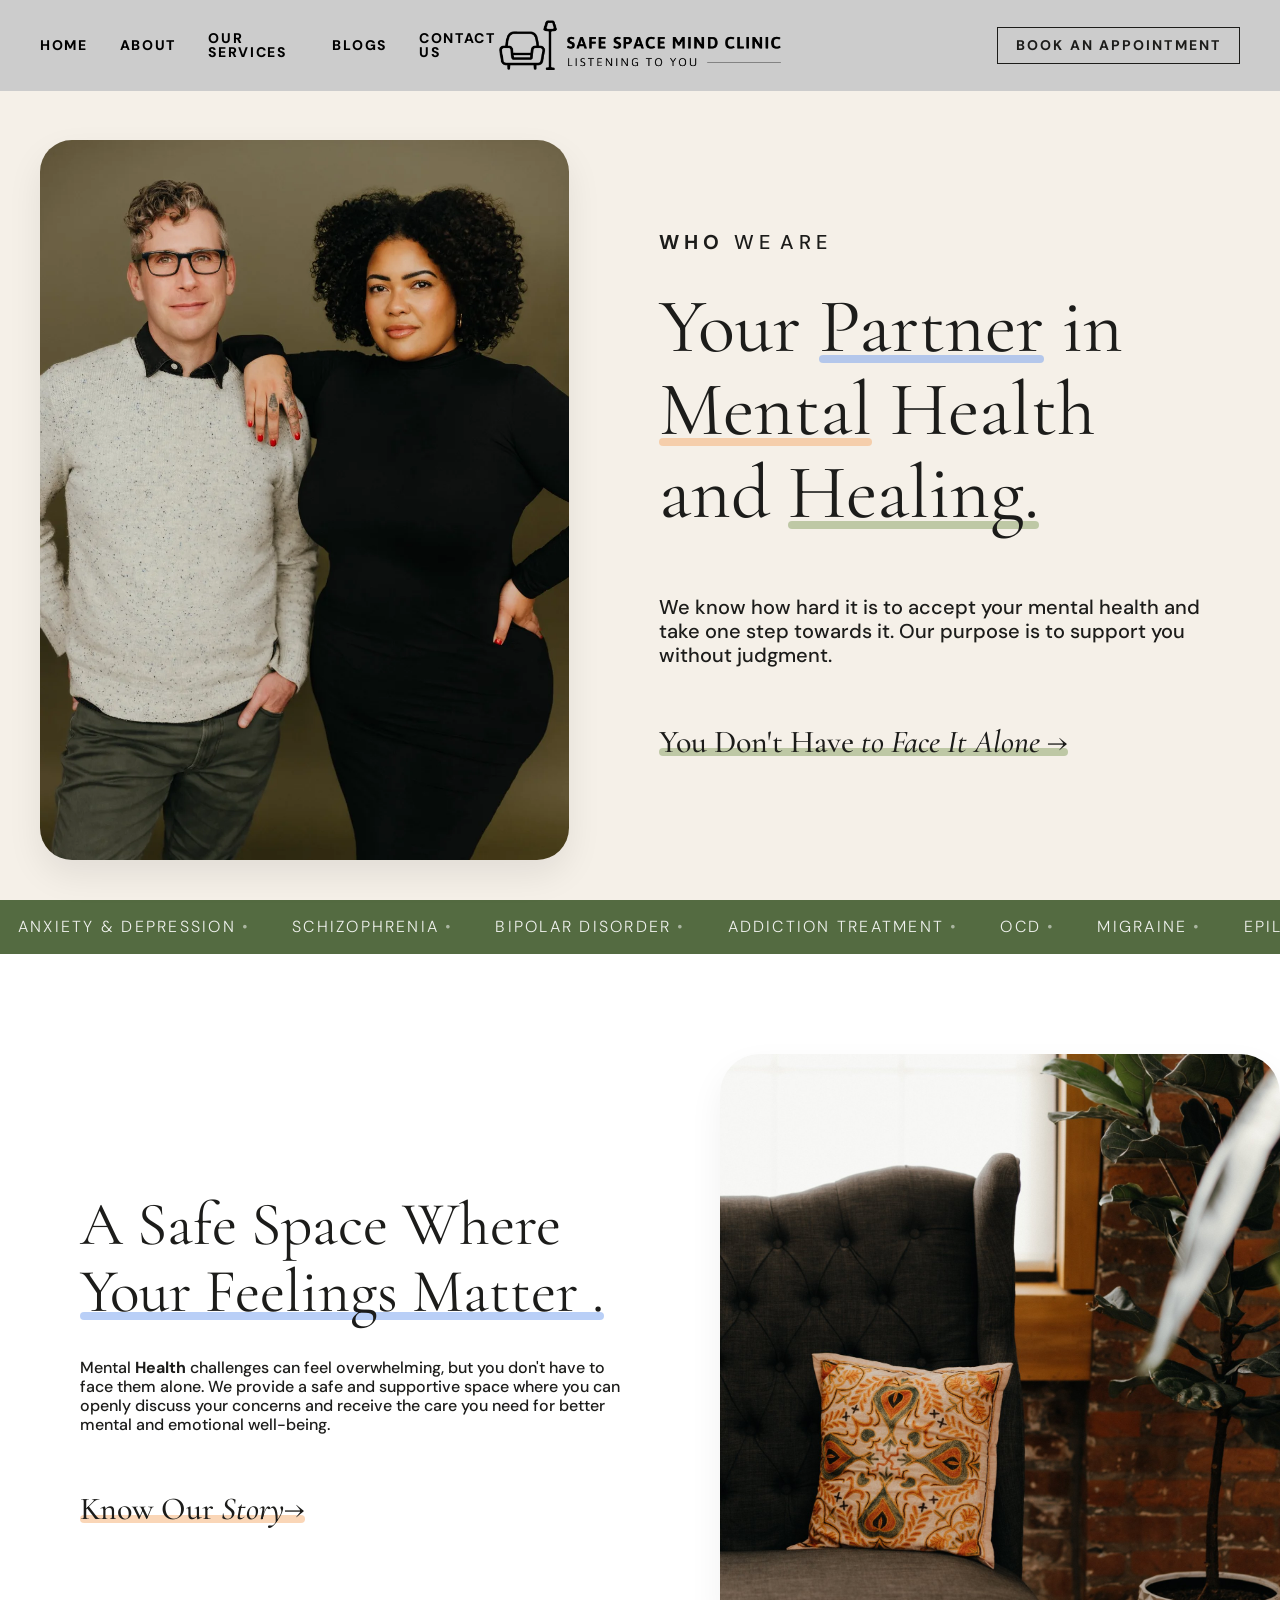
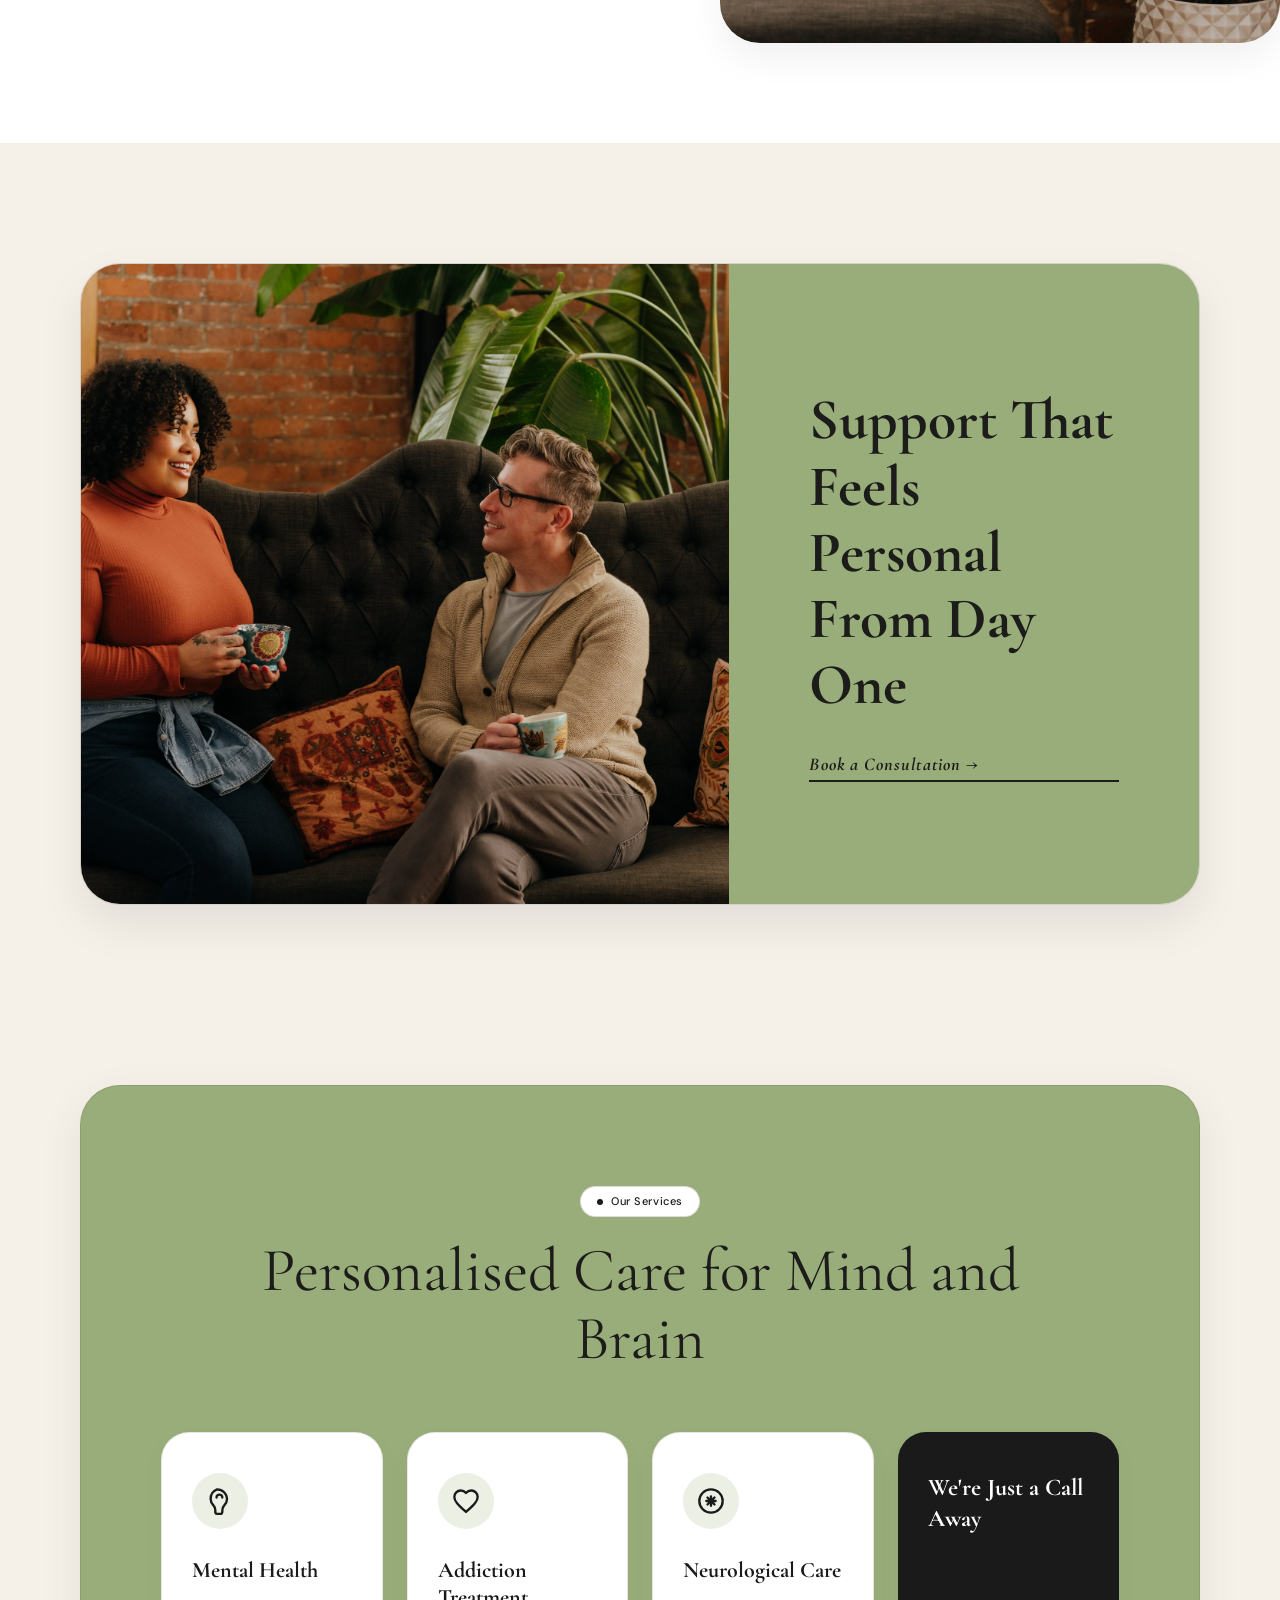
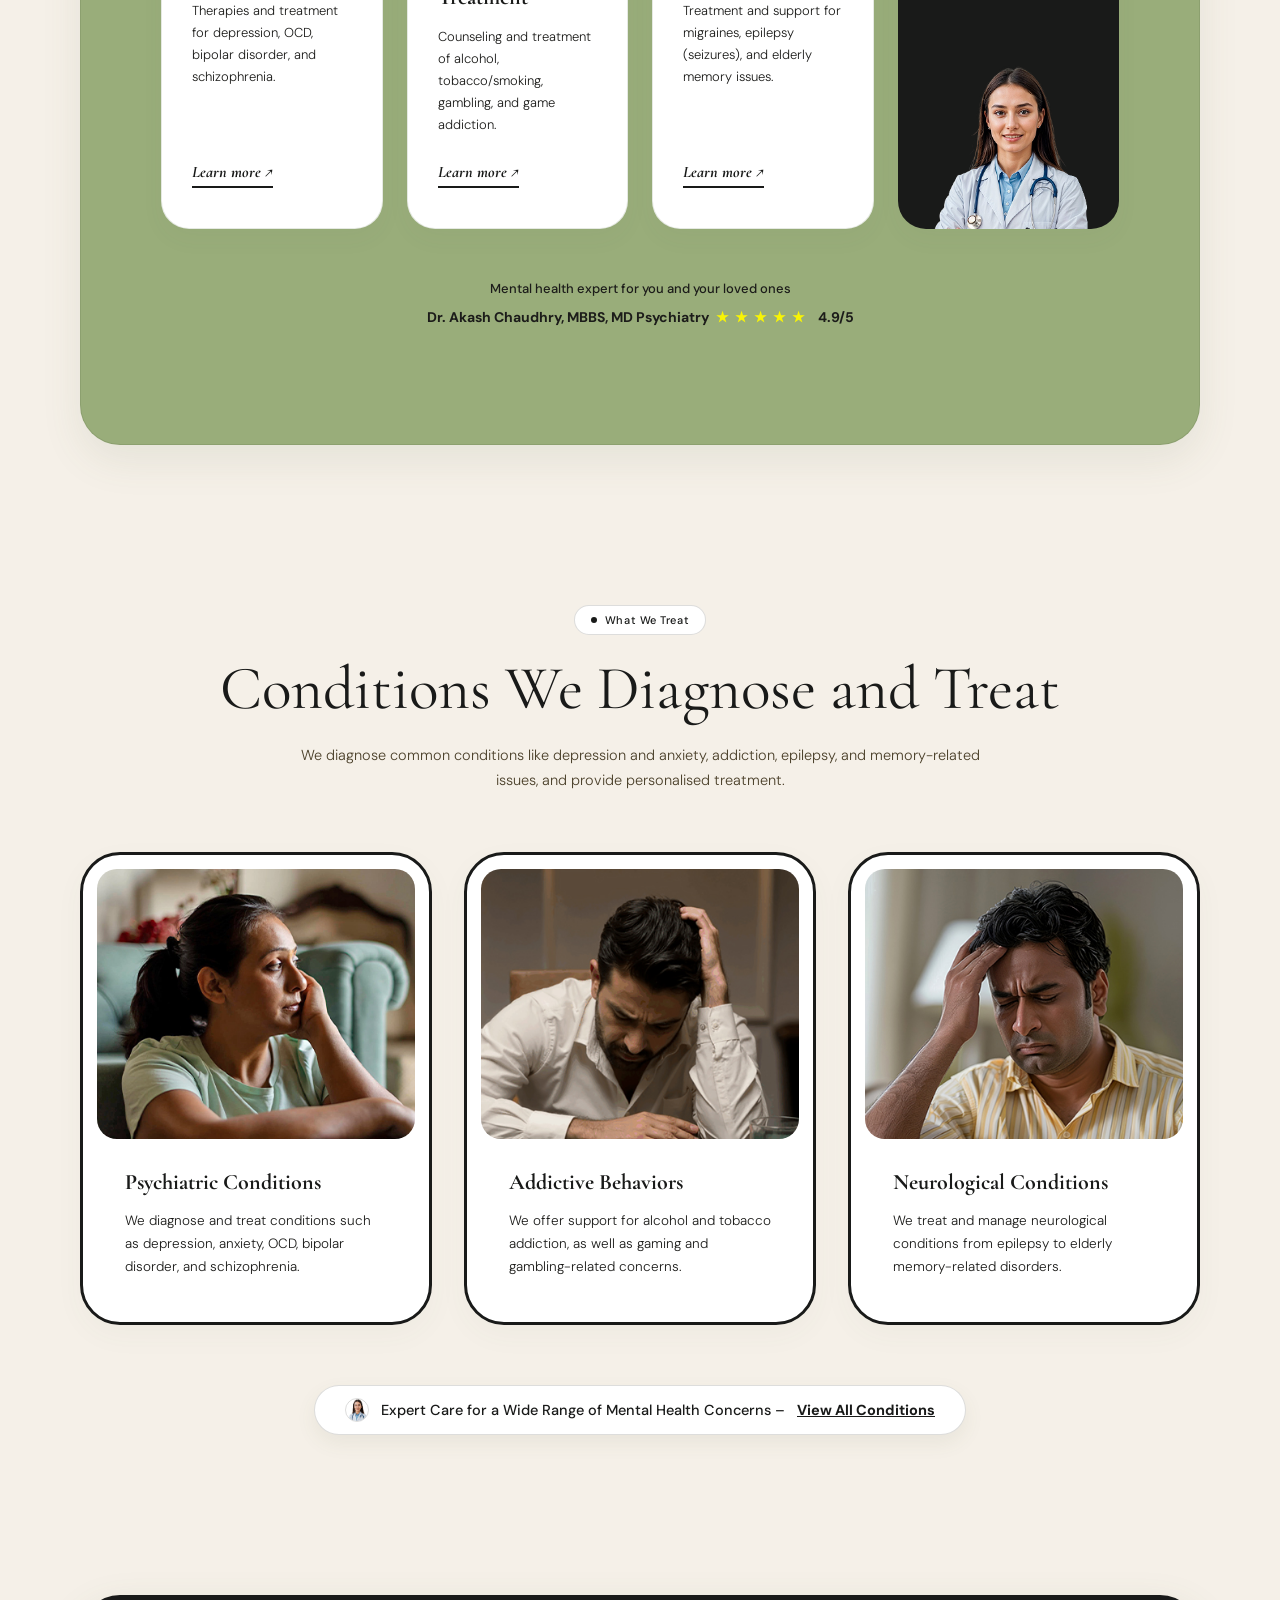
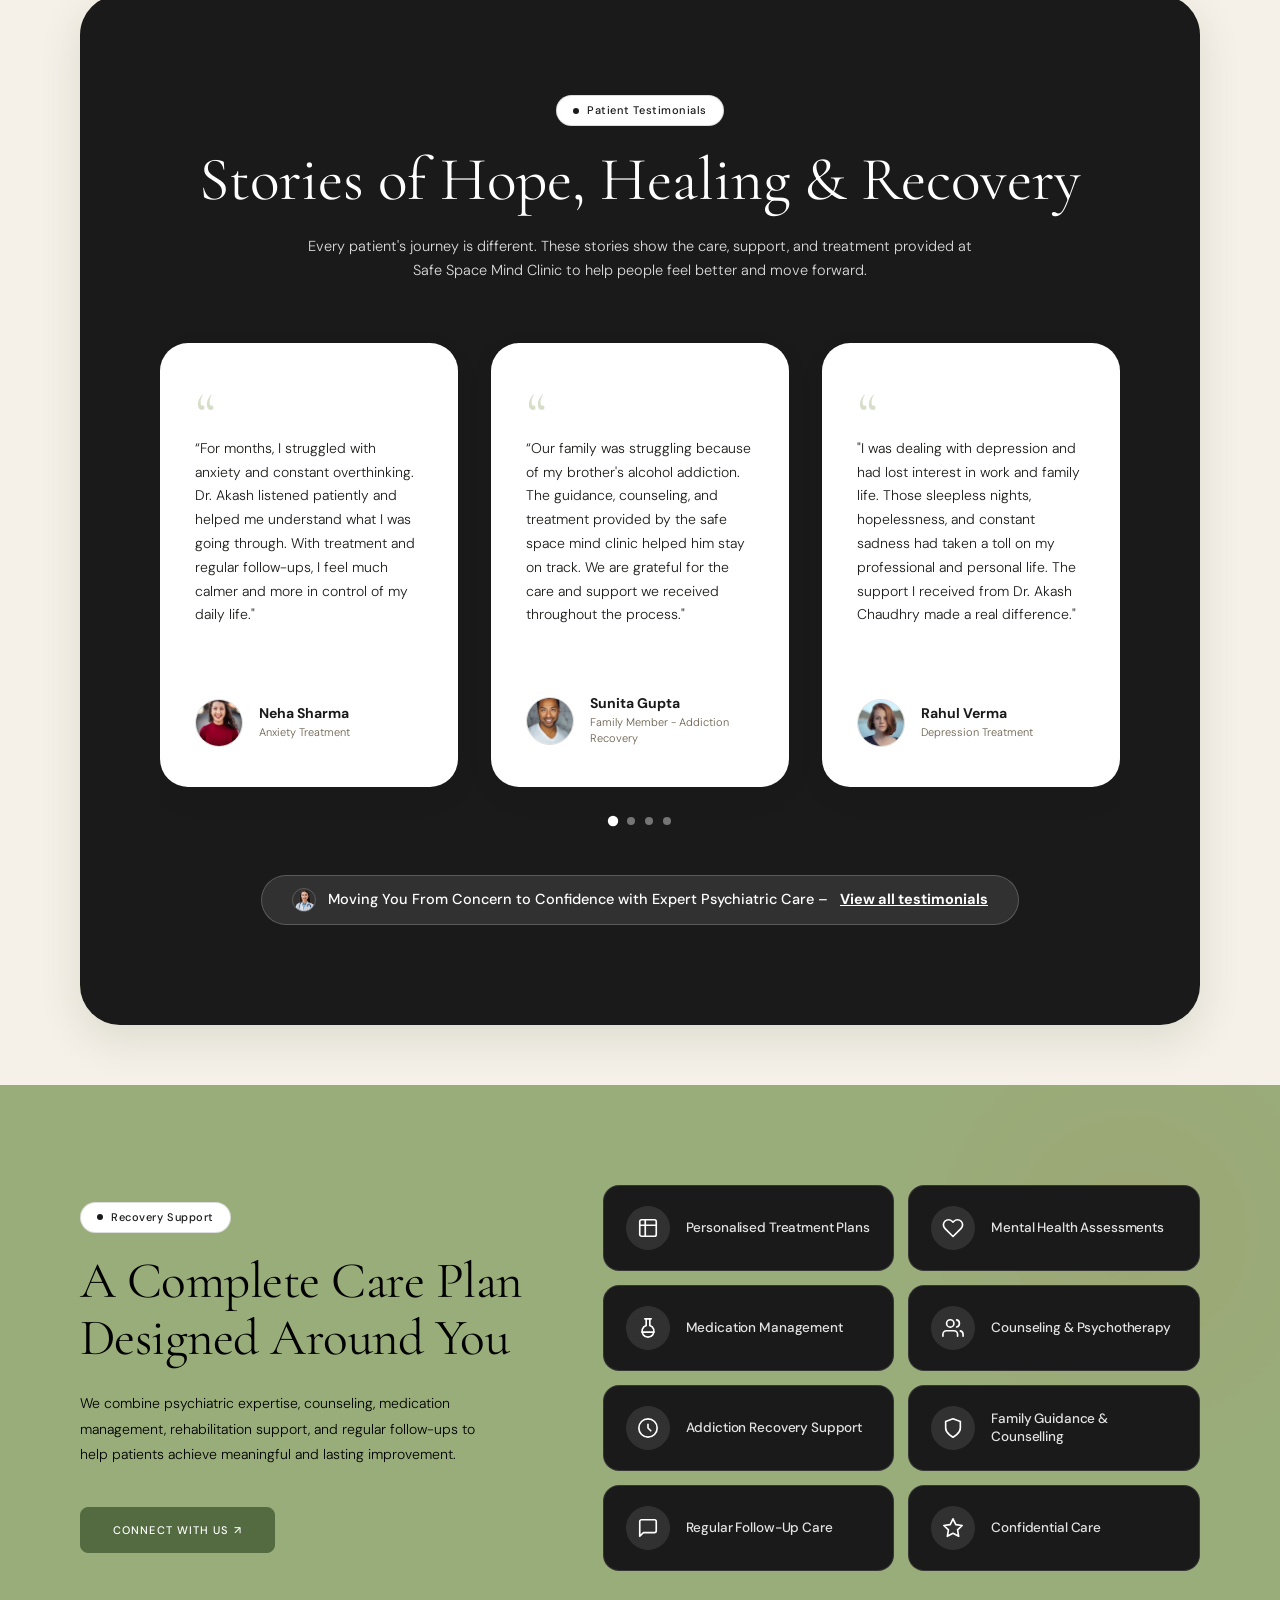
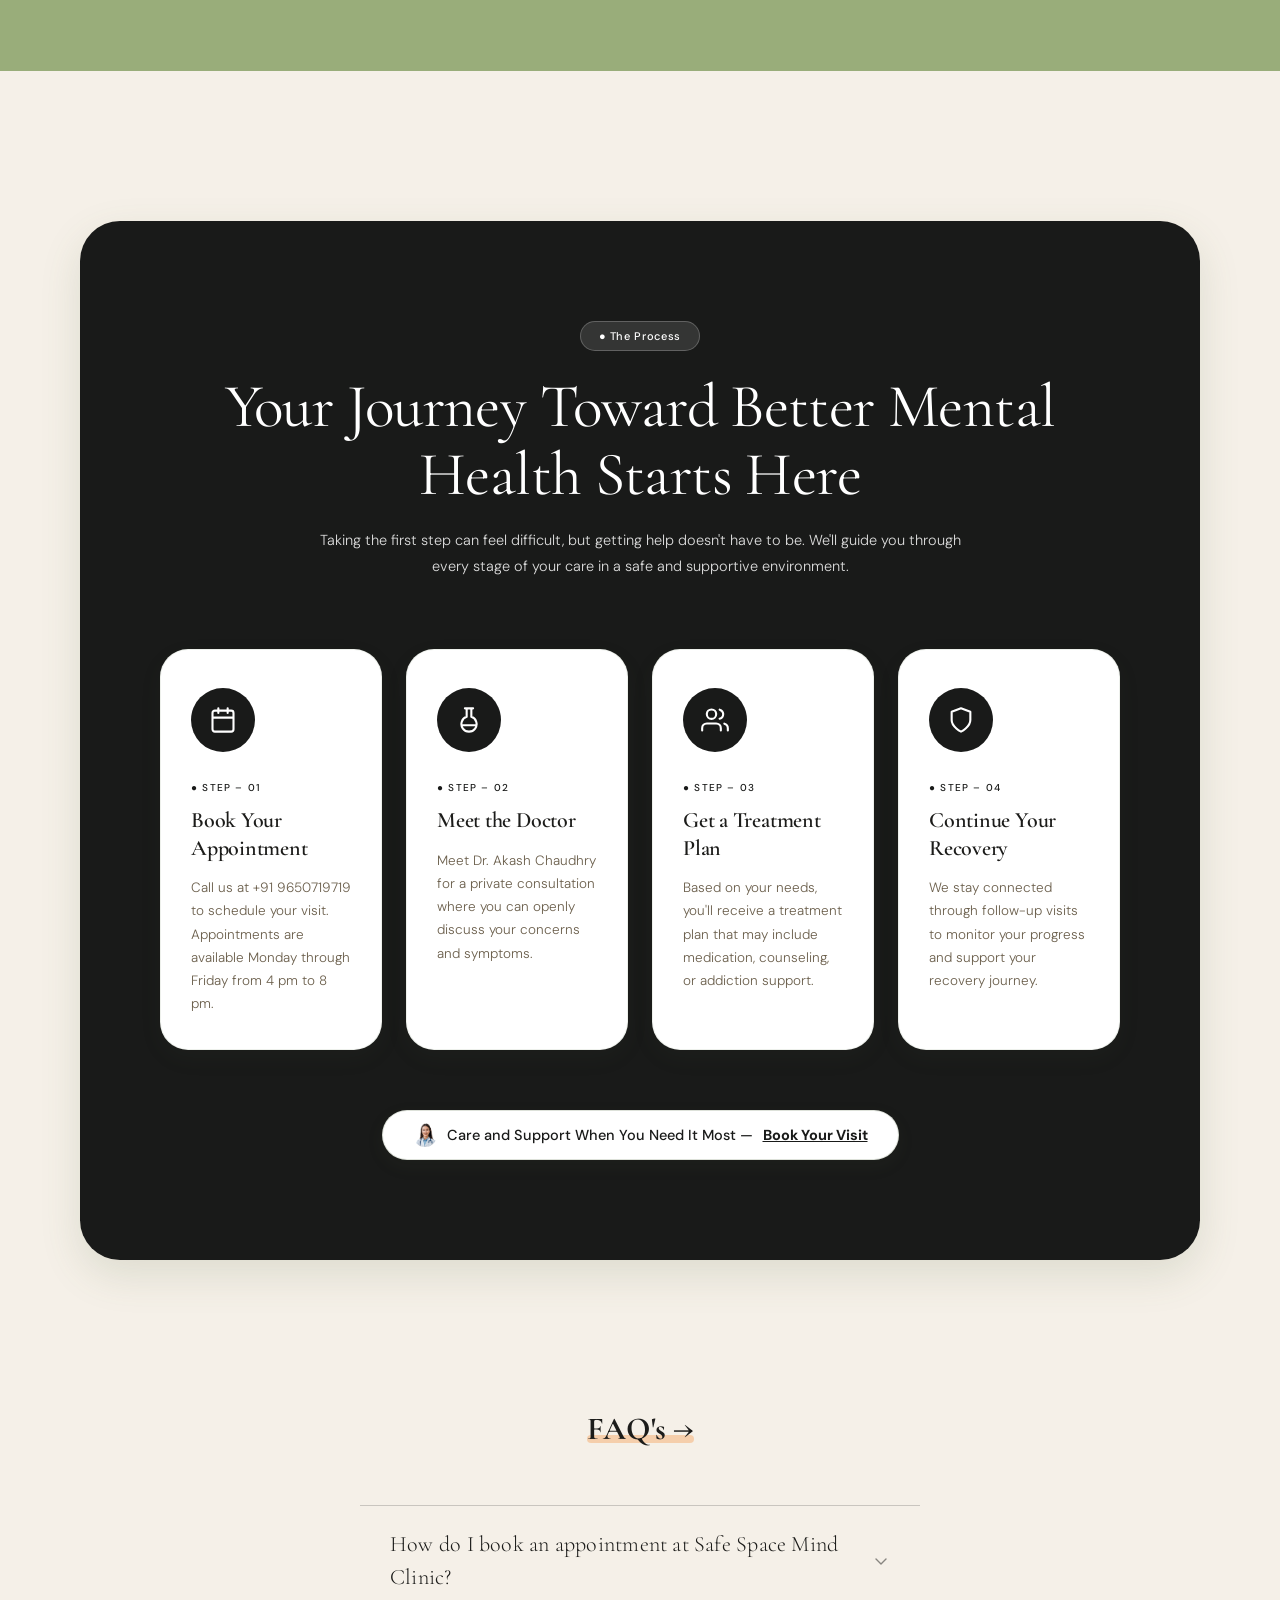
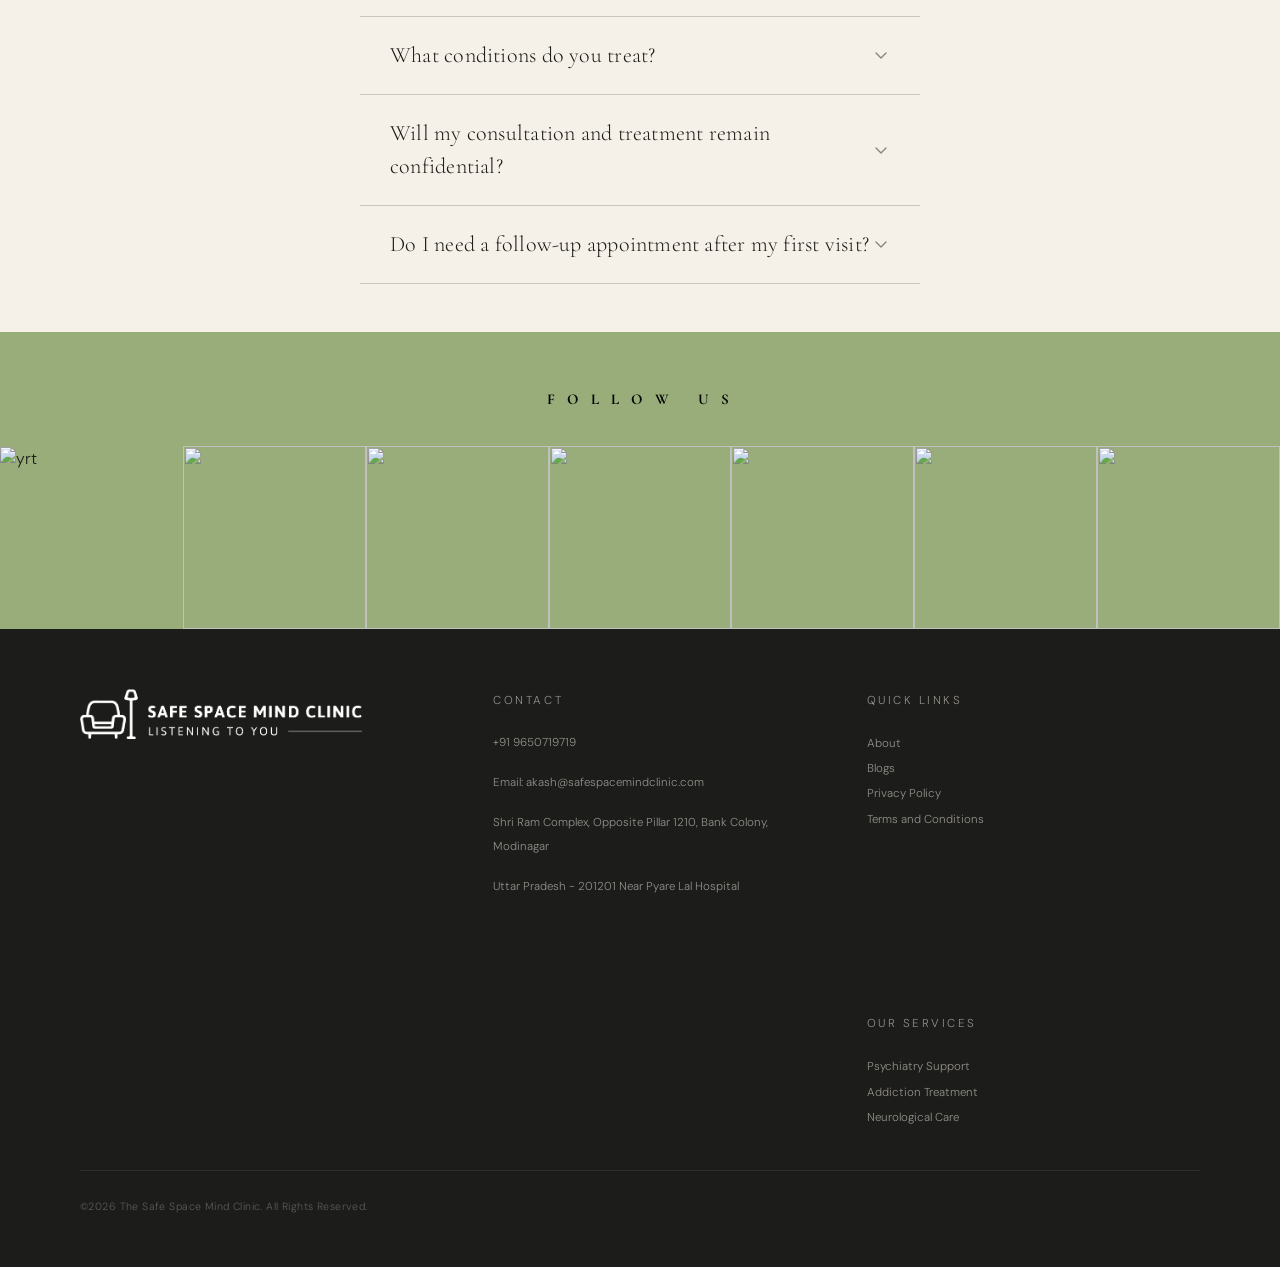
==== commit d9fea4fa: "updated project files" ====
--- a/assets_1/index.html
+++ b/assets_1/index.html
@@ -26,9 +26,11 @@
         <a href="blog.html" class="nav-link">Blogs</a>
         <a href="ContactUs.html" class="nav-link">Contact Us</a>
       </div>
-      <a href="#" class="nav-logo" aria-label="The Practice home">
-        <img src="assets/images/logo.webp" alt="The Practice" class="nav-logo-img" />
-      </a>
+        <!--Using IN-LINE CSS here for creating logo from green to white-->
+        <a href="#" class="nav-logo" aria-label="The Safe Space Mind Clinic home">
+          <img src="assets/images/logo.webp" alt="The Safe Space Mind Clinic" class="nav-logo-img"
+            style="filter: brightness(0) invert(0);" />
+        </a>
       <div class="nav-right">
         <a href="ContactUs.html" class="btn-nav">Book an Appointment</a>
         <button class="hamburger" id="hamburger" aria-label="Toggle menu">
@@ -136,7 +138,7 @@
       <div class="services-header text-center">
         <span class="services-badge">Our Services</span>
         <h2 class="services-title">
-          Personalized Care for Mind and Brain
+          Personalised Care for Mind and Brain
         </h2>
       </div>
 
@@ -221,7 +223,7 @@
         <p class="conditions-subtitle">
           We diagnose common conditions like depression and
           anxiety, addiction, epilepsy, and memory-related issues,
-          and provide personalized treatment.
+          and provide personalised treatment.
         </p>
       </div>
 
@@ -441,7 +443,7 @@
                 d="M9 3H5a2 2 0 0 0-2 2v4m6-6h10a2 2 0 0 1 2 2v4M9 3v18m0 0h10a2 2 0 0 0 2-2V9M9 21H5a2 2 0 0 1-2-2V9m0 0h18" />
             </svg>
           </div>
-          <span>Personalized Treatment Plans </span>
+          <span>Personalised Treatment Plans </span>
         </div>
         <div class="approach-card reveal reveal-d1">
           <div class="approach-card-icon">
@@ -766,7 +768,7 @@
         <div>
           <p class="footer-col-title">Quick Links</p>
           <a href="AboutUs.html">About</a>
-          <a href="Blogs.html">Blogs</a>
+          <a href="blog.html">Blogs</a>
           <a href="#">Privacy Policy</a>
           <a href="#">Terms and Conditions</a>
         </div>
--- a/assets_1/assets/css/style.css
+++ b/assets_1/assets/css/style.css
@@ -2622,9 +2622,6 @@
 
 
 
-
-
-
 /* ==========================================
    Contact Us Page
    ========================================== */
@@ -2675,82 +2672,119 @@
   margin: 0 auto;
 }
 
-.contact-grid {
+/* ── 2-Column Layout ── */
+.contact-layout {
   display: grid;
-  grid-template-columns: repeat(auto-fit, minmax(300px, 1fr));
-  gap: 30px;
+  grid-template-columns: 1fr 2fr;
+  gap: 24px;
   margin-bottom: 60px;
-}
-
-.contact-info-card {
-  background-color:#99ad7a;
+  align-items: stretch;
+}
+
+/* LEFT CARD: Phone + Email */
+.contact-left-card {
+  background-color: #99ad7a;
   border-radius: 20px;
-  padding: 40px 30px;
-  text-align: center;
-  box-shadow: 0 10px 30px rgba(0,0,0,0.05);
-  transition: all 0.4s ease;
+  padding: 36px 28px;
   display: flex;
   flex-direction: column;
-  align-items: center;
-}
-
-.contact-info-card:hover {
-  background-color: #546B41;
-  transform: translateY(-8px);
+  transition: all 0.3s ease;
+}
+
+.contact-left-card h3 {
+  font-family: "DM Sans", sans-serif;
+  font-size: 18px;
+  font-weight: 700;
   color: #fff;
-}
-
-.contact-info-card:hover h3,
-.contact-info-card:hover p,
-.contact-info-card:hover .contact-link {
+  margin-bottom: 6px;
+}
+
+.contact-left-card p {
+  font-size: 13px;
+  color: rgba(255, 255, 255, 0.75);
+  margin-bottom: 10px;
+}
+
+.contact-left-card .contact-link {
+  font-size: 14px;
+  font-weight: 600;
+  color: #f0f7e6;
+  text-decoration: none;
+  word-break: break-all;
+}
+
+.contact-left-card .contact-icon-wrap {
+  width: 50px;
+  height: 50px;
+  border-radius: 50%;
+  background: rgba(255, 255, 255, 0.2);
+  display: flex;
+  align-items: center;
+  justify-content: center;
+  margin-bottom: 16px;
   color: #fff;
 }
 
-.contact-icon-wrap {
-  width: 64px;
-  height: 64px;
-  border-radius: 50%;
-  background-color: #99AD7A;
+.contact-card-sep {
+  height: 1px;
+  background: rgba(255, 255, 255, 0.2);
+  margin: 28px 0;
+}
+
+/* RIGHT CARD: Two clinic addresses */
+.contact-right-card {
+  background-color: #7a9660;
+  border-radius: 20px;
+  padding: 36px 32px;
+  display: grid;
+  gap: 32px;
+}
+
+.contact-right-card h3 {
+  font-family: "DM Sans", sans-serif;
+  font-size: 17px;
+  font-weight: 700;
   color: #fff;
-  display: flex;
-  align-items: center;
-  justify-content: center;
-  margin-bottom: 24px;
-  transition: all 0.3s ease;
-}
-
-.contact-info-card:hover .contact-icon-wrap {
-  background-color: #DCCCAC;
-  color: #546B41;
-}
-
-.contact-info-card h3 {
-  font-family: "DM Sans", sans-serif;
-  font-size: 20px;
+  margin-bottom: 14px;
+}
+
+.clinic-tag {
+  display: inline-block;
+  background: rgba(255, 255, 255, 0.2);
+  color: #fff;
+  font-size: 11px;
   font-weight: 700;
-  color: #ffffff;
+  letter-spacing: 0.08em;
+  text-transform: uppercase;
+  padding: 4px 12px;
+  border-radius: 50px;
+  margin-bottom: 14px;
+}
+
+.clinic-info-row {
+  display: flex;
+  align-items: flex-start;
+  gap: 8px;
   margin-bottom: 12px;
-  transition: color 0.3s ease;
-}
-
-.contact-info-card p {
-  font-size: 14px;
-  color: #ffffff;
-  margin-bottom: 20px;
-  transition: color 0.3s ease;
-}
-
-.contact-link {
-  font-size: 16px;
+}
+
+.clinic-info-row svg {
+  stroke: rgba(255, 255, 255, 0.7);
+  flex-shrink: 0;
+  margin-top: 2px;
+}
+
+.clinic-timing {
+  font-size: 13px;
   font-weight: 600;
-  color: #546b41;
-  text-decoration: none;
-  margin-top: auto;
-  transition: color 0.3s ease;
-}
-
-.contact-info-card:hover .contact-link {
-  color: #DCCCAC;
+  color: #f0f7e6;
+  line-height: 1.5;
+}
+
+.clinic-addr {
+  font-size: 13px;
+  color: rgba(255, 255, 255, 0.82);
+  line-height: 1.65;
 }
 
 /* Contact Form */
@@ -2823,6 +2857,119 @@
   transform: translateY(-2px);
 }
 
+
+/* Footer clinic labels */
+.footer-clinic-label {
+  font-size: 11px;
+  font-weight: 700;
+  letter-spacing: 0.08em;
+  text-transform: uppercase;
+  color: #99ad7a;
+  margin: 14px 0 4px;
+  display: block;
+}
+
+footer address {
+  font-size: 13px;
+  color: rgba(255, 255, 255, 0.55);
+  font-style: normal;
+  line-height: 1.7;
+}
+
+/* Fix medical expertise background */
+#medical-expertise {
+  background-color: #99AD7A !important;
+}
+
+/* ── Responsive ── */
+@media (max-width: 900px) {
+  .contact-layout {
+    grid-template-columns: 1fr;
+  }
+  .contact-right-card {
+    grid-template-columns: 1fr;
+  }
+}
+
+@media (max-width: 768px) {
+  .form-row {
+    grid-template-columns: 1fr;
+  }
+  .contact-form-wrapper {
+    padding: 30px 20px;
+  }
+}
+
+/* Contact Form */
+.contact-form-wrapper {
+  background-color: #cccccc;
+  border-radius: 24px;
+  padding: 50px;
+  box-shadow: 0 15px 40px rgba(0,0,0,0.08);
+}
+
+.contact-form {
+  display: flex;
+  flex-direction: column;
+  gap: 24px;
+}
+
+.form-row {
+  display: grid;
+  grid-template-columns: 1fr 1fr;
+  gap: 24px;
+}
+
+.form-group {
+  display: flex;
+  flex-direction: column;
+  gap: 10px;
+}
+
+.form-group label {
+  font-size: 14px;
+  font-weight: 600;
+  color: #546B41;
+}
+
+.form-group input,
+.form-group textarea {
+  width: 100%;
+  padding: 16px 20px;
+  border-radius: 12px;
+  border: 1px solid rgba(84, 107, 65, 0.2);
+  background-color: #fff;
+  font-family: "DM Sans", sans-serif;
+  font-size: 15px;
+  color: #1c1c1a;
+  transition: all 0.3s ease;
+}
+
+.form-group input:focus,
+.form-group textarea:focus {
+  outline: none;
+  border-color: #546B41;
+  box-shadow: 0 0 0 4px rgba(84, 107, 65, 0.1);
+}
+
+.submit-btn {
+  background-color: #546B41;
+  color: #fff;
+  border: none;
+  padding: 18px 36px;
+  border-radius: 12px;
+  font-size: 16px;
+  font-weight: 600;
+  cursor: pointer;
+  transition: all 0.3s ease;
+  align-self: flex-start;
+}
+
+.submit-btn:hover {
+  background-color: #99AD7A;
+  transform: translateY(-2px);
+}
+
 @media (max-width: 768px) {
   .form-row {
     grid-template-columns: 1fr;
@@ -2841,8 +2988,16 @@
    Page Banner (About Us, Contact Us)
    ========================================== */
 #page-banner {
-  padding: 80px 0; /* Remove top padding to touch the top */
-  margin-bottom: 80px; /* Space before next section */
+  padding: 80px 0;
+  margin-bottom: 80px;
+}
+
+@media (max-width: 768px) {
+  #page-banner {
+    padding: 80px 0;
+    padding-bottom: 0px;
+    margin-bottom: 80px;
+  }
 }
 
 
@@ -2890,9 +3045,9 @@
 
 .banner-breadcrumbs {
   font-family: "Cormorant Garamond", serif;
-  font-size: 14px;
+  font-size: 20px;
   font-weight: 500;
-  color: rgba(255, 255, 255, 0.8);
+  color: #fff;
   letter-spacing: 0.05em;
   margin: 0;
 }
@@ -3612,6 +3767,7 @@
 
   .blog-section {
     padding: 0px 0 70px;
+    padding-bottom: 0px;
   }
 
   .blog-card-img-wrap {
